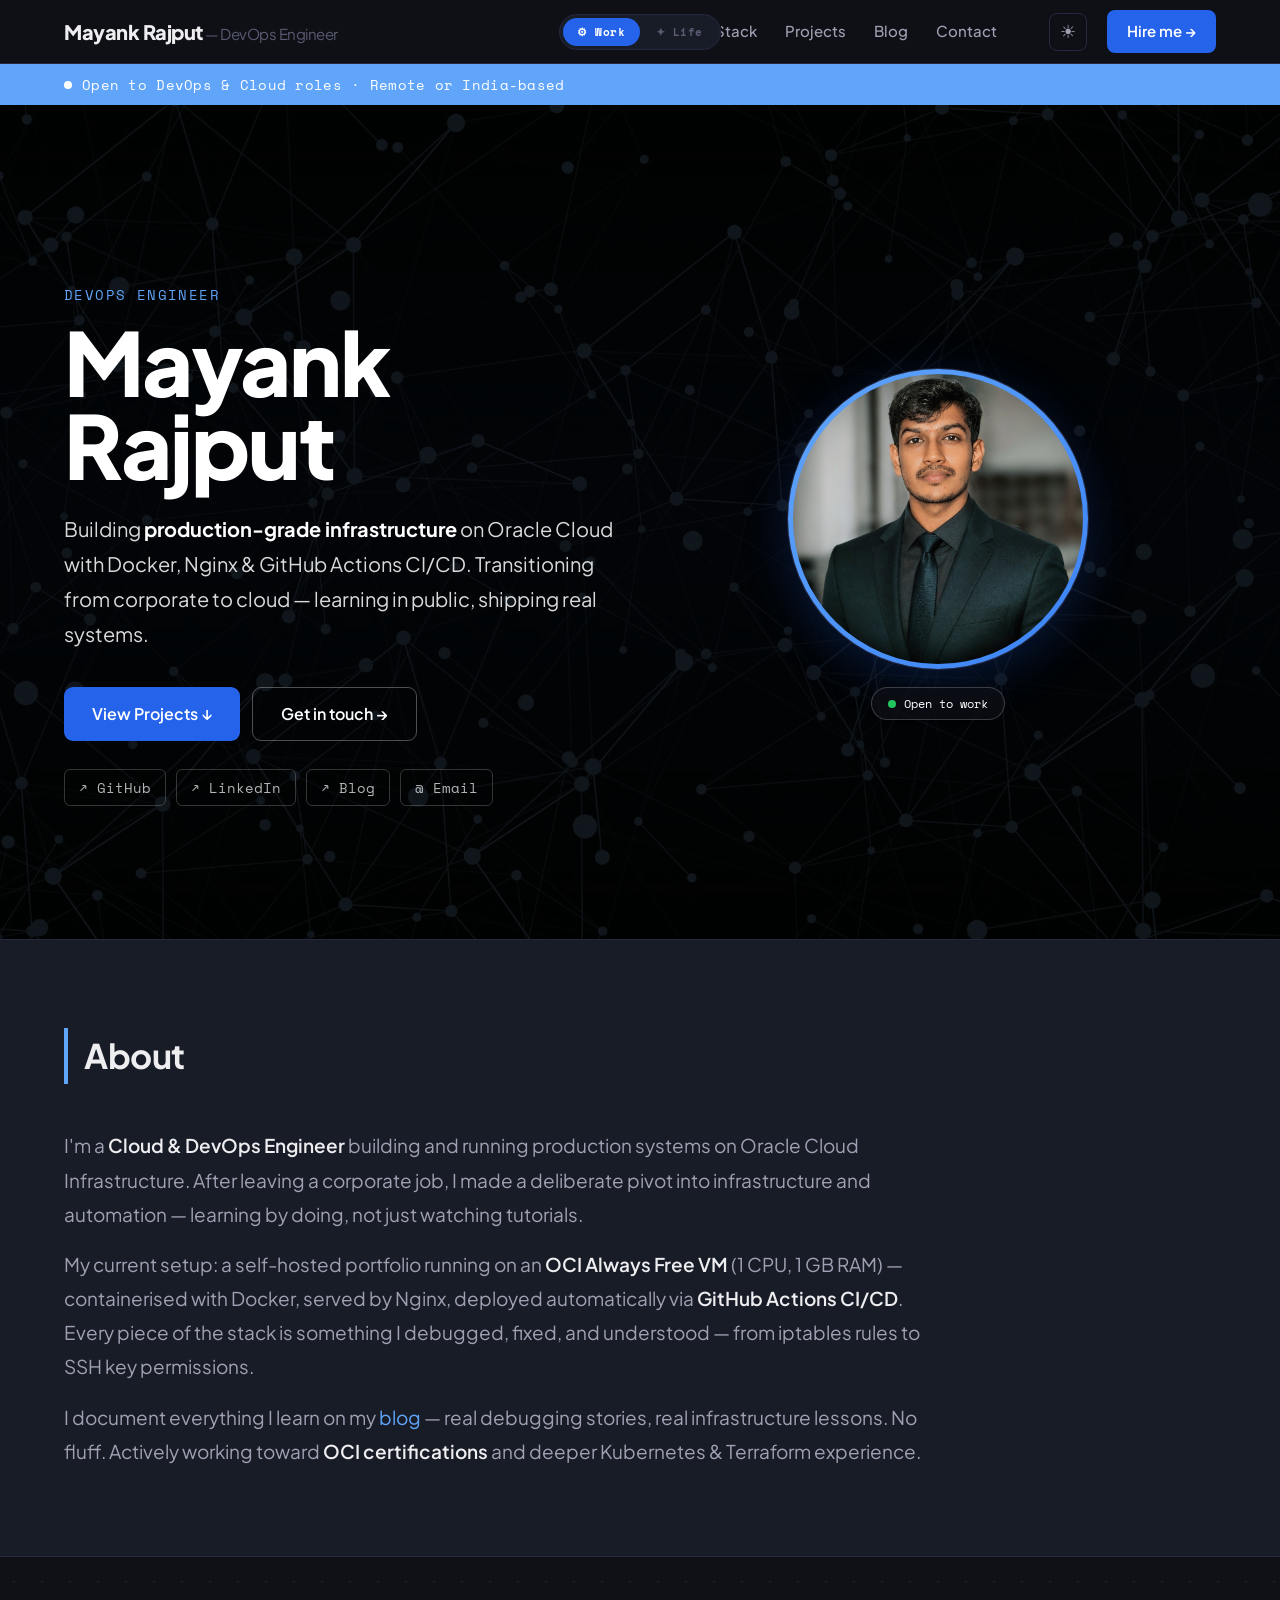
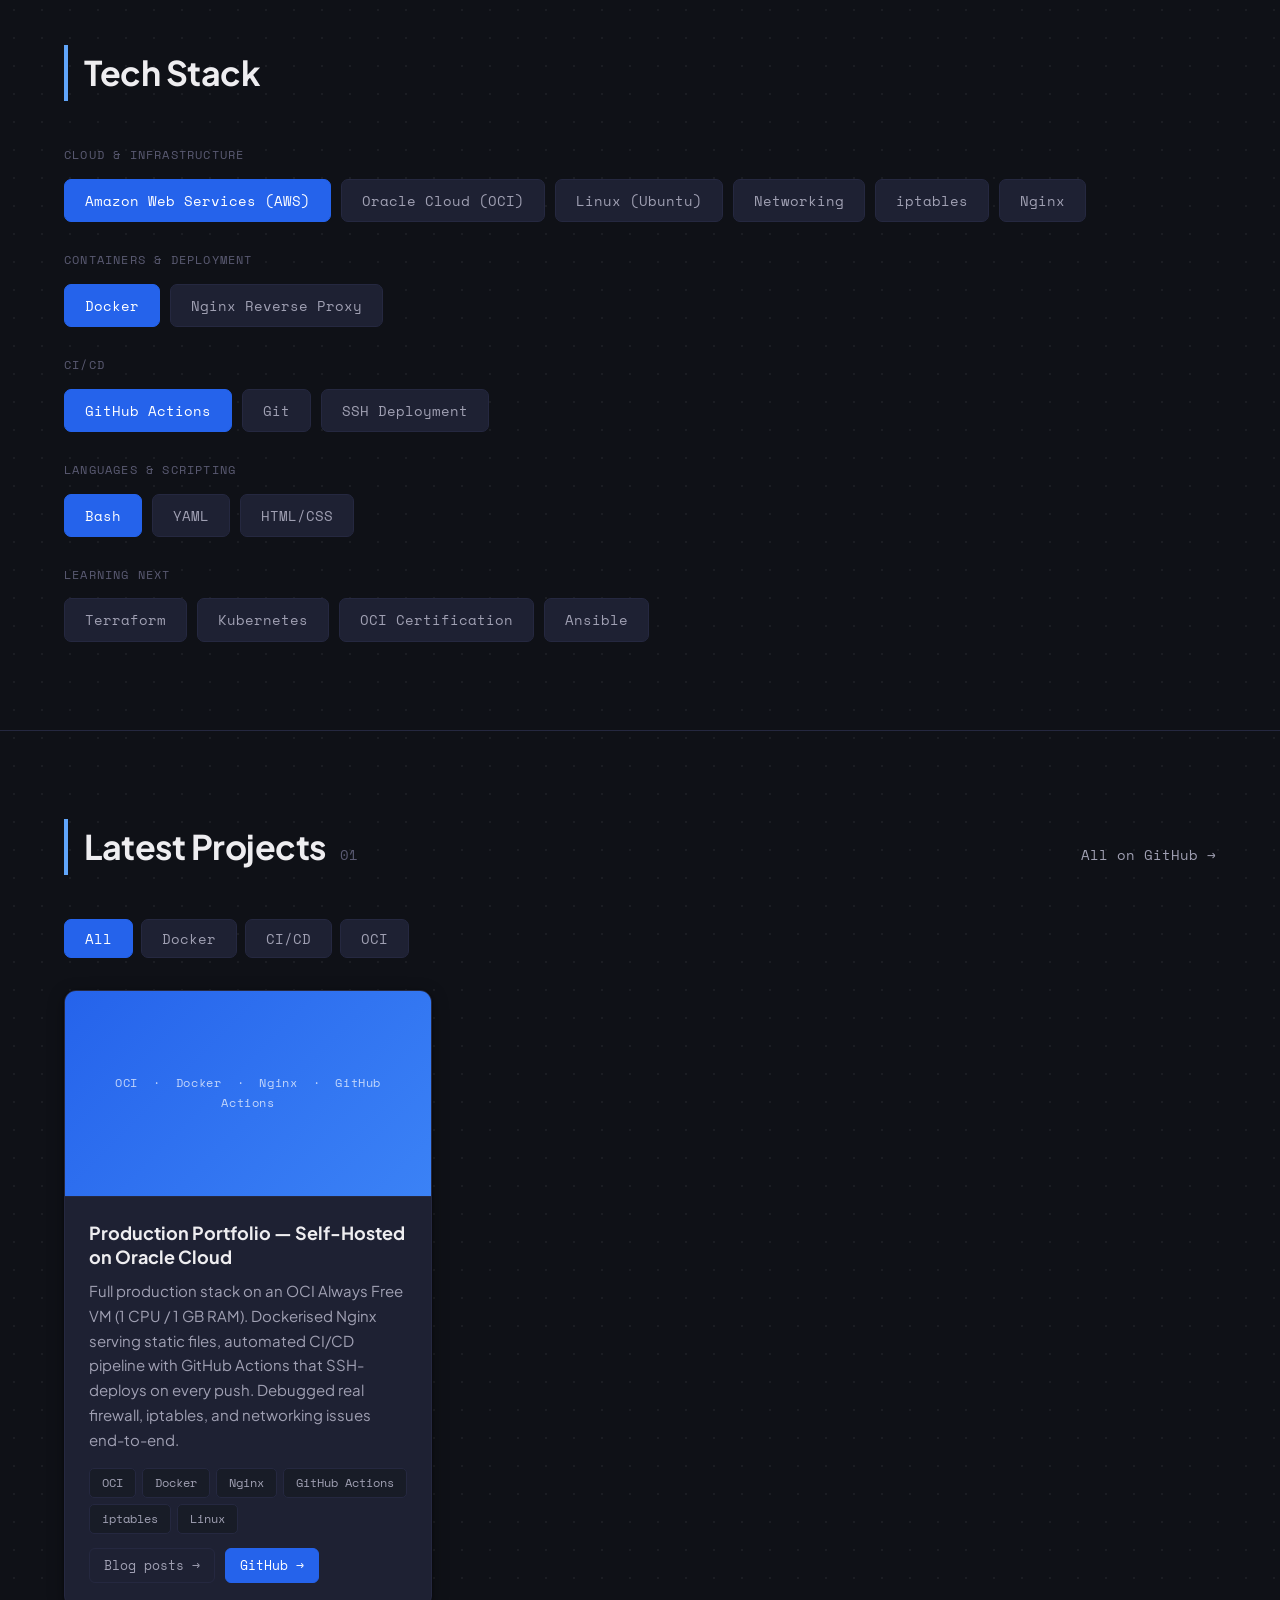
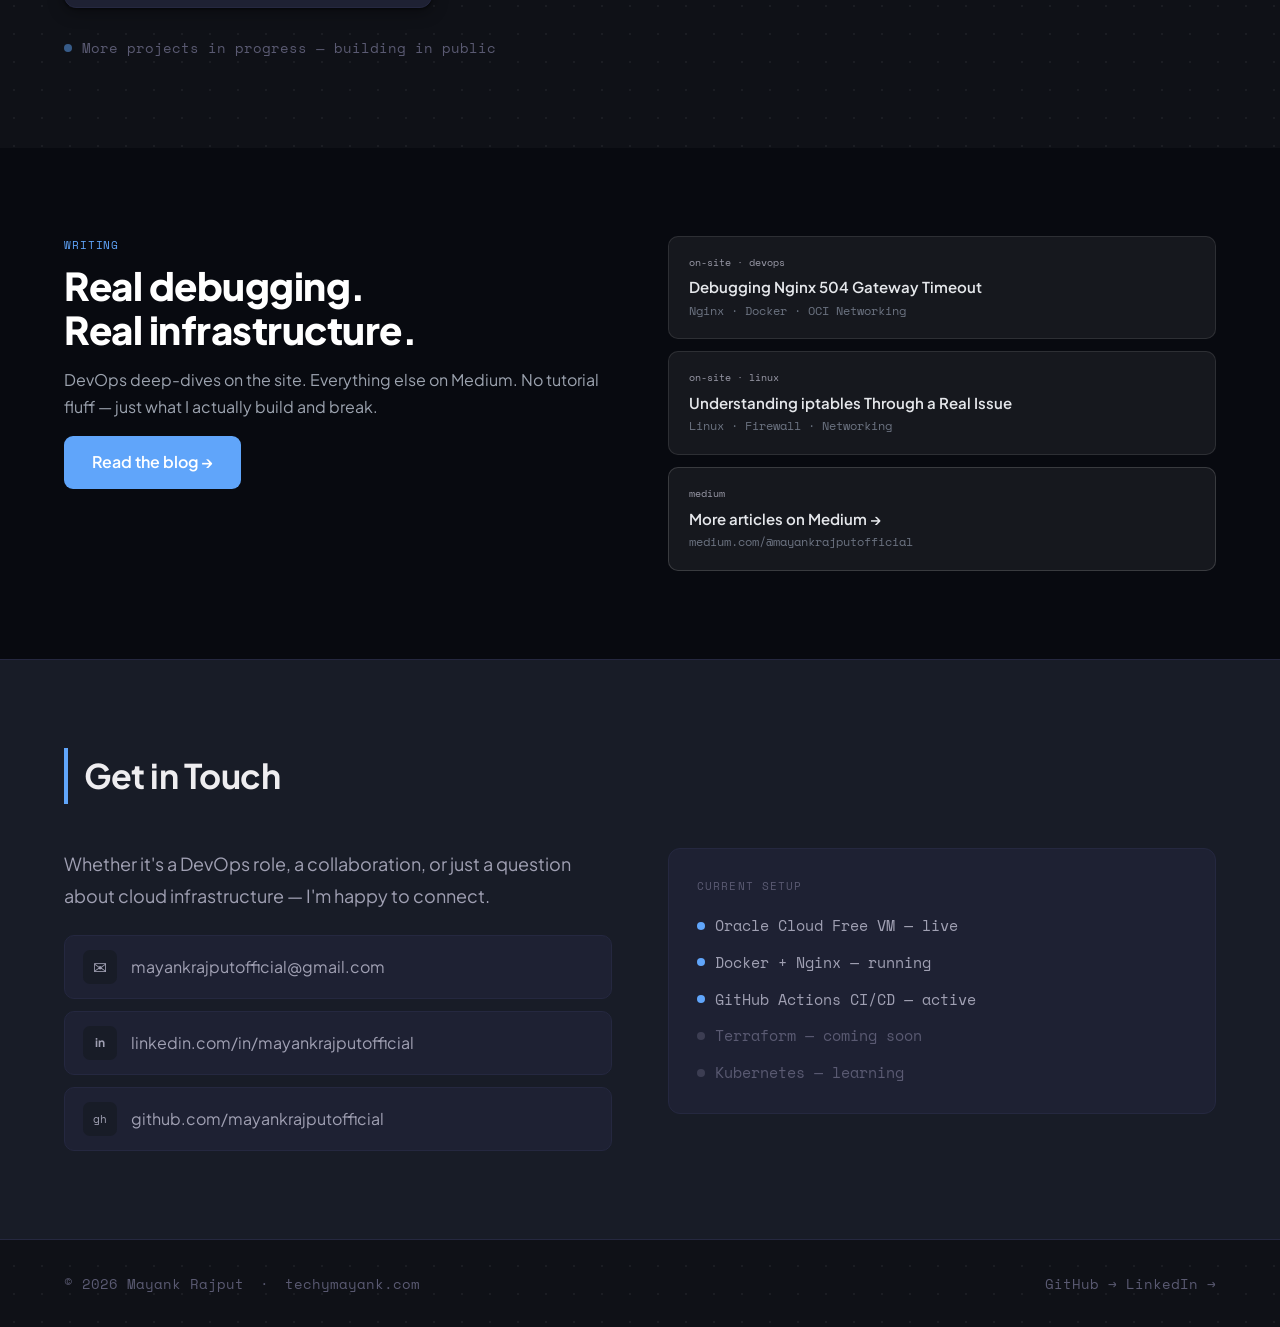
==== index.html @ 805350d4 "Animations Addition v4" ====
<!DOCTYPE html>
<html lang="en" data-theme="dark" data-mode="work">
<head>
  <meta charset="utf-8" />
  <meta name="viewport" content="width=device-width, initial-scale=1.0" />
  <meta name="description" content="Mayank Rajput — Cloud & DevOps Engineer and curious human. Building systems, chasing sunsets, lifting weights." />
  <meta name="author" content="Mayank Rajput" />
  <title>Mayank Rajput</title>
  <link rel="preconnect" href="https://fonts.googleapis.com" />
  <link rel="preconnect" href="https://fonts.gstatic.com" crossorigin />
  <link href="https://fonts.googleapis.com/css2?family=Plus+Jakarta+Sans:wght@300;400;500;600;700;800&family=Space+Mono:wght@400;700&display=swap" rel="stylesheet" />
  <link rel="stylesheet" href="styles.css" />
</head>
<body>

<a href="#main-content" class="skip-link">Skip to content</a>

<!-- ── Nav ── -->
<nav aria-label="Main navigation">
  <div class="nav-left">
    <a href="#intro" class="nav-logo" id="nav-logo">Mayank Rajput<span id="nav-logo-sub"> — DevOps Engineer</span></a>
  </div>

  <div class="mode-pill" id="mode-pill" role="group" aria-label="Switch site mode">
    <button class="mode-btn mode-work active" id="mode-work-btn" aria-pressed="true">⚙ Work</button>
    <button class="mode-btn mode-life" id="mode-life-btn" aria-pressed="false">✦ Life</button>
  </div>

  <div class="nav-right">
    <div class="nav-links-wrapper">
      <div class="nav-links nav-links-work" id="nav-links-work">
        <a href="#about">About</a>
        <a href="#stack">Stack</a>
        <a href="#projects">Projects</a>
        <a href="#blog">Blog</a>
        <a href="#contact">Contact</a>
      </div>
      <div class="nav-links nav-links-life" id="nav-links-life">
        <a href="#life-about">About</a>
        <a href="#life-hobbies">Interests</a>
        <a href="#life-stories">Stories</a>
        <a href="#life-blog">Writing</a>
        <a href="#life-connect">Connect</a>
      </div>
    </div>
    <button class="theme-toggle" id="theme-toggle" aria-label="Toggle dark mode">☀</button>
    <div class="nav-cta-wrapper">
      <a href="#contact" class="nav-cta nav-cta-work" id="nav-cta-work">Hire me &rarr;</a>
      <a href="#life-connect" class="nav-cta nav-cta-life" id="nav-cta-life">Find me &rarr;</a>
    </div>
    <button class="nav-hamburger" id="nav-hamburger" aria-label="Open menu" aria-expanded="false" aria-controls="nav-mobile-menu">
      <span></span><span></span><span></span>
    </button>
  </div>
</nav>

<!-- Mobile nav -->
<div class="nav-mobile-menu" id="nav-mobile-menu" aria-hidden="true">
  <div id="mobile-work-links">
    <a href="#about">About</a>
    <a href="#stack">Stack</a>
    <a href="#projects">Projects</a>
    <a href="#blog">Blog</a>
    <a href="#contact">Contact</a>
    <a href="#contact" class="mobile-cta">Hire me &rarr;</a>
  </div>
  <div id="mobile-life-links">
    <a href="#life-about">About</a>
    <a href="#life-hobbies">Interests</a>
    <a href="#life-stories">Stories</a>
    <a href="#life-blog">Writing</a>
    <a href="#life-connect">Connect</a>
    <a href="#life-connect" class="mobile-cta" style="background:var(--life-accent);color:#000;">Find me &rarr;</a>
  </div>
</div>

<!-- ══════════════════════════════════════════════════
     WORK MODE
     ══════════════════════════════════════════════════ -->
<div id="work-mode">

  <div class="ofw-strip" role="banner">
    <div class="ofw-dot"></div>
    Open to DevOps &amp; Cloud roles &middot; Remote or India-based
  </div>

  <section id="intro" class="hero-section hero-section-work" style="border-top:none; padding-bottom:56px;">
    <div class="section-inner" id="main-content">
      <div class="hero">
        <div class="hero-content">
          <div class="hero-eyebrow">DevOps Engineer</div>
          <h1 class="hero-name">Mayank<br>Rajput</h1>
          <p class="hero-desc">
            Building <strong>production-grade infrastructure</strong> on Oracle Cloud with Docker, Nginx &amp; GitHub Actions CI/CD.
            Transitioning from corporate to cloud — learning in public, shipping real systems.
          </p>
          <div class="hero-actions">
            <a href="#projects" class="btn-primary">View Projects &darr;</a>
            <a href="#contact" class="btn-secondary">Get in touch &rarr;</a>
          </div>
          <div class="hero-socials">
            <a href="https://github.com/mayankrajputofficial" target="_blank" rel="noopener noreferrer" class="social-chip">&#8599; GitHub</a>
            <a href="https://linkedin.com/in/mayankrajputofficial" target="_blank" rel="noopener noreferrer" class="social-chip">&#8599; LinkedIn</a>
            <a href="/blog.html" class="social-chip">&#8599; Blog</a>
            <a href="mailto:mayankrajputofficial@gmail.com" class="social-chip">@ Email</a>
          </div>
        </div>
        <div class="hero-photo-wrap">
          <div class="hero-photo-ring">
            <img src="/images/mayank.jpg" alt="Mayank Rajput" class="hero-photo" />
          </div>
          <div class="hero-photo-tag"><span class="hero-photo-dot"></span>Open to work</div>
        </div>
      </div>
    </div>
  </section>

  <section id="about">
    <div class="section-inner">
      <div class="section-header"><h2 class="section-title">About</h2></div>
      <p class="about-text">I'm a <strong>Cloud &amp; DevOps Engineer</strong> building and running production systems on Oracle Cloud Infrastructure. After leaving a corporate job, I made a deliberate pivot into infrastructure and automation — learning by doing, not just watching tutorials.</p>
      <p class="about-text" style="margin-top:16px;">My current setup: a self-hosted portfolio running on an <strong>OCI Always Free VM</strong> (1 CPU, 1 GB RAM) — containerised with Docker, served by Nginx, deployed automatically via <strong>GitHub Actions CI/CD</strong>. Every piece of the stack is something I debugged, fixed, and understood — from iptables rules to SSH key permissions.</p>
      <p class="about-text" style="margin-top:16px;">I document everything I learn on my <a href="/blog.html" style="color:var(--accent);text-decoration:none;">blog</a> — real debugging stories, real infrastructure lessons. No fluff. Actively working toward <strong>OCI certifications</strong> and deeper Kubernetes &amp; Terraform experience.</p>
    </div>
  </section>

  <section id="stack">
    <div class="section-inner">
      <div class="section-header"><h2 class="section-title">Tech Stack</h2></div>
      <div class="stack-groups">
        <div>
          <div class="stack-group-label">Cloud &amp; Infrastructure</div>
          <div class="tag-cloud">
            <span class="tech-tag primary">Amazon Web Services (AWS)</span>
            <span class="tech-tag">Oracle Cloud (OCI)</span>
            <span class="tech-tag">Linux (Ubuntu)</span>
            <span class="tech-tag">Networking</span>
            <span class="tech-tag">iptables</span>
            <span class="tech-tag">Nginx</span>
          </div>
        </div>
        <div>
          <div class="stack-group-label">Containers &amp; Deployment</div>
          <div class="tag-cloud">
            <span class="tech-tag primary">Docker</span>
            <span class="tech-tag">Nginx Reverse Proxy</span>
          </div>
        </div>
        <div>
          <div class="stack-group-label">CI/CD</div>
          <div class="tag-cloud">
            <span class="tech-tag primary">GitHub Actions</span>
            <span class="tech-tag">Git</span>
            <span class="tech-tag">SSH Deployment</span>
          </div>
        </div>
        <div>
          <div class="stack-group-label">Languages &amp; Scripting</div>
          <div class="tag-cloud">
            <span class="tech-tag primary">Bash</span>
            <span class="tech-tag">YAML</span>
            <span class="tech-tag">HTML/CSS</span>
          </div>
        </div>
        <div>
          <div class="stack-group-label">Learning Next</div>
          <div class="tag-cloud">
            <span class="tech-tag">Terraform</span>
            <span class="tech-tag">Kubernetes</span>
            <span class="tech-tag">OCI Certification</span>
            <span class="tech-tag">Ansible</span>
          </div>
        </div>
      </div>
    </div>
  </section>

  <section id="projects">
    <div class="section-inner">
      <div class="section-header">
        <h2 class="section-title">Latest Projects</h2>
        <span class="section-count">01</span>
        <a href="https://github.com/mayankrajputofficial" target="_blank" rel="noopener noreferrer" class="section-action">All on GitHub &rarr;</a>
      </div>
      <div class="filter-row" role="group" aria-label="Filter projects">
        <button class="filter-btn active" data-filter="all">All</button>
        <button class="filter-btn" data-filter="docker">Docker</button>
        <button class="filter-btn" data-filter="cicd">CI/CD</button>
        <button class="filter-btn" data-filter="oci">OCI</button>
      </div>
      <div class="projects-grid" id="projects-grid">
        <div class="project-card" data-tags="docker cicd oci">
          <div class="project-cover project-cover--placeholder">
            <div class="project-cover-inner">
              <span class="cover-label">OCI &nbsp;·&nbsp; Docker &nbsp;·&nbsp; Nginx &nbsp;·&nbsp; GitHub Actions</span>
            </div>
          </div>
          <div class="project-body">
            <div class="project-title">Production Portfolio — Self-Hosted on Oracle Cloud</div>
            <div class="project-desc">Full production stack on an OCI Always Free VM (1 CPU / 1 GB RAM). Dockerised Nginx serving static files, automated CI/CD pipeline with GitHub Actions that SSH-deploys on every push. Debugged real firewall, iptables, and networking issues end-to-end.</div>
            <div class="project-tags">
              <span class="proj-tag">OCI</span><span class="proj-tag">Docker</span><span class="proj-tag">Nginx</span><span class="proj-tag">GitHub Actions</span><span class="proj-tag">iptables</span><span class="proj-tag">Linux</span>
            </div>
            <div class="project-links">
              <a href="/blog.html" class="proj-link">Blog posts &rarr;</a>
              <a href="https://github.com/mayankrajputofficial/portfoliowebsite" target="_blank" rel="noopener noreferrer" class="proj-link primary">GitHub &rarr;</a>
            </div>
          </div>
        </div>
      </div>
      <div class="coming-soon"><span class="coming-soon-dot"></span>More projects in progress — building in public</div>
    </div>
  </section>

  <section id="blog" class="blog-cta-section">
    <div class="blog-cta-inner">
      <div style="flex:1;min-width:220px;">
        <div class="blog-eyebrow">Writing</div>
        <h2 class="blog-heading">Real debugging.<br>Real infrastructure.</h2>
        <p class="blog-sub">DevOps deep-dives on the site. Everything else on Medium. No tutorial fluff — just what I actually build and break.</p>
        <a href="/blog.html" class="btn-primary" style="background:var(--accent);margin-top:8px;display:inline-flex;">Read the blog &rarr;</a>
      </div>
      <div class="blog-cards">
        <a href="/posts/nginx-debug.html" class="blog-card">
          <div class="blog-card-label">on-site · devops</div>
          <div class="blog-card-title">Debugging Nginx 504 Gateway Timeout</div>
          <div class="blog-card-meta">Nginx &middot; Docker &middot; OCI Networking</div>
        </a>
        <a href="/posts/iptables-lesson.html" class="blog-card">
          <div class="blog-card-label">on-site · linux</div>
          <div class="blog-card-title">Understanding iptables Through a Real Issue</div>
          <div class="blog-card-meta">Linux &middot; Firewall &middot; Networking</div>
        </a>
        <a href="https://medium.com/@mayankrajputofficial" target="_blank" rel="noopener noreferrer" class="blog-card" style="border-color:rgba(255,255,255,0.15);">
          <div class="blog-card-label">medium</div>
          <div class="blog-card-title">More articles on Medium &rarr;</div>
          <div class="blog-card-meta">medium.com/@mayankrajputofficial</div>
        </a>
      </div>
    </div>
  </section>

  <section id="contact">
    <div class="section-inner">
      <div class="section-header"><h2 class="section-title">Get in Touch</h2></div>
      <div class="contact-layout">
        <div>
          <p class="contact-desc">Whether it's a DevOps role, a collaboration, or just a question about cloud infrastructure — I'm happy to connect.</p>
          <div class="contact-links">
            <a href="mailto:mayankrajputofficial@gmail.com" class="contact-link">
              <div class="contact-link-icon">&#9993;</div>mayankrajputofficial@gmail.com
            </a>
            <a href="https://linkedin.com/in/mayankrajputofficial" target="_blank" rel="noopener noreferrer" class="contact-link">
              <div class="contact-link-icon" style="font-size:12px;font-weight:700;">in</div>linkedin.com/in/mayankrajputofficial
            </a>
            <a href="https://github.com/mayankrajputofficial" target="_blank" rel="noopener noreferrer" class="contact-link">
              <div class="contact-link-icon" style="font-family:var(--mono);font-size:11px;">gh</div>github.com/mayankrajputofficial
            </a>
          </div>
        </div>
        <div class="contact-note">
          <div class="contact-note-label">Current Setup</div>
          <div class="contact-note-stack">
            <div class="stack-line"><span class="stack-dot"></span>Oracle Cloud Free VM — live</div>
            <div class="stack-line"><span class="stack-dot"></span>Docker + Nginx — running</div>
            <div class="stack-line"><span class="stack-dot"></span>GitHub Actions CI/CD — active</div>
            <div class="stack-line stack-line--dim"><span class="stack-dot stack-dot--dim"></span>Terraform — coming soon</div>
            <div class="stack-line stack-line--dim"><span class="stack-dot stack-dot--dim"></span>Kubernetes — learning</div>
          </div>
        </div>
      </div>
    </div>
  </section>

</div><!-- /work-mode -->


<!-- ══════════════════════════════════════════════════
     LIFE MODE
     ══════════════════════════════════════════════════ -->
<div id="life-mode" style="display:none">

  <!-- Life tagline strip -->
  <div class="ofw-strip life-strip" role="banner">
    <div class="ofw-dot life-ofw-dot"></div>
    Fitness &middot; Travel &middot; Photography &middot; Bikes &middot; Tech &middot; Life
  </div>

  <!-- Life hero -->
  <section id="life-intro" class="hero-section hero-section-life" style="border-top:none; padding-bottom:56px;">
    <div class="section-inner">
      <div class="hero">
        <div class="hero-content">
          <div class="hero-eyebrow life-eyebrow">Living, learning, wandering</div>
          <h1 class="hero-name life-name">Mayank<br>Rajput</h1>
          <p class="hero-desc">
            Fitness enthusiast. Traveller. <strong>Photographer</strong>. Bike &amp; car obsessive.
            Tech geek in every sense of the word. Documenting life as it happens.
          </p>
          <div class="hero-actions">
            <a href="#life-stories" class="btn-primary life-btn-primary">Read Stories &darr;</a>
            <a href="#life-connect" class="btn-secondary">Find me online &rarr;</a>
          </div>
          <div class="hero-socials">
            <a href="https://www.instagram.com/itsmayankrj/" target="_blank" rel="noopener noreferrer" class="social-chip life-chip">&#8599; @itsmayankrj</a>
            <a href="https://www.instagram.com/rextorclicks/" target="_blank" rel="noopener noreferrer" class="social-chip life-chip">&#8599; @rextorclicks</a>
            <a href="https://www.instagram.com/rextorlifts/" target="_blank" rel="noopener noreferrer" class="social-chip life-chip">&#8599; @rextorlifts</a>
            <a href="https://www.instagram.com/rextortravels/" target="_blank" rel="noopener noreferrer" class="social-chip life-chip">&#8599; @rextortravels</a>
          </div>
        </div>
        <div class="hero-photo-wrap">
          <div class="hero-photo-ring life-ring">
            <img src="/images/mayank-personal.jpg" alt="Mayank Rajput" class="hero-photo" />
          </div>
          <div class="hero-photo-tag life-tag">
            <span class="hero-photo-dot life-dot"></span>Living &amp; exploring
          </div>
        </div>
      </div>
    </div>
  </section>

  <!-- Life about -->
  <section id="life-about" class="life-section-alt">
    <div class="section-inner">
      <div class="section-header"><h2 class="section-title life-title">Who I Am</h2></div>
      <p class="about-text">Outside the terminal, I'm someone who believes the best way to understand the world is to move through it. I ride bikes on empty highways at sunrise, lift weights before the city wakes up, and chase light with a camera in places most people don't think to stop.</p>
      <p class="about-text" style="margin-top:16px;">I'm as obsessive about gadgets and new technology as I am about cloud infrastructure — probably more so. If there's a new phone, a new car, a new piece of kit that does something interesting, I want to understand how it works and whether it's actually good or just marketed well.</p>
      <p class="about-text" style="margin-top:16px;">Everything on this page — the photos, the stories, the writing — is real. No aesthetic curation. Just what actually happened.</p>
    </div>
  </section>

  <!-- Hobbies / Interests -->
  <section id="life-hobbies">
    <div class="section-inner">
      <div class="section-header"><h2 class="section-title life-title">Interests</h2></div>
      <div class="hobbies-grid">
        <div class="hobby-card">
          <div class="hobby-icon">🏋️</div>
          <div class="hobby-name">Fitness</div>
          <div class="hobby-desc">5 AM lifts. Consistency over intensity. Two years of showing up.</div>
          <a href="https://www.instagram.com/rextorlifts/" target="_blank" rel="noopener noreferrer" class="hobby-link">@rextorlifts &rarr;</a>
        </div>
        <div class="hobby-card">
          <div class="hobby-icon">✈️</div>
          <div class="hobby-name">Travel</div>
          <div class="hobby-desc">No itinerary. Book the ticket, figure out the rest on arrival.</div>
          <a href="https://www.instagram.com/rextortravels/" target="_blank" rel="noopener noreferrer" class="hobby-link">@rextortravels &rarr;</a>
        </div>
        <div class="hobby-card">
          <div class="hobby-icon">📷</div>
          <div class="hobby-name">Photography</div>
          <div class="hobby-desc">Street. Landscape. Whatever the light allows. Always film-inspired.</div>
          <a href="https://www.instagram.com/rextorclicks/" target="_blank" rel="noopener noreferrer" class="hobby-link">@rextorclicks &rarr;</a>
        </div>
        <div class="hobby-card">
          <div class="hobby-icon">🏍️</div>
          <div class="hobby-name">Bikes &amp; Cars</div>
          <div class="hobby-desc">Obsessive about machines. The engineering, the sound, the feel.</div>
          <a href="https://www.instagram.com/itsmayankrj/" target="_blank" rel="noopener noreferrer" class="hobby-link">@itsmayankrj &rarr;</a>
        </div>
        <div class="hobby-card">
          <div class="hobby-icon">📱</div>
          <div class="hobby-name">Tech &amp; Gadgets</div>
          <div class="hobby-desc">Every new device is a puzzle. I want to understand what's actually good.</div>
          <a href="https://www.instagram.com/itsmayankrj/" target="_blank" rel="noopener noreferrer" class="hobby-link">@itsmayankrj &rarr;</a>
        </div>
        <div class="hobby-card">
          <div class="hobby-icon">🎮</div>
          <div class="hobby-name">Gaming</div>
          <div class="hobby-desc">Serious about it. Not ashamed of it.</div>
          <a href="https://www.instagram.com/rextorplays/" target="_blank" rel="noopener noreferrer" class="hobby-link">@rextorplays &rarr;</a>
        </div>
      </div>
    </div>
  </section>

  <!-- Photo Stories Grid -->
  <section id="life-stories" class="life-section-alt">
    <div class="section-inner">
      <div class="section-header">
        <h2 class="section-title life-title">Stories</h2>
        <span class="section-count" id="story-count">04</span>
      </div>
      <p class="about-text" style="margin-bottom:32px;">Every photo has a story. Click any one to read it.</p>
      <div class="stories-grid" id="stories-grid">
        <!-- Rendered by JS from stories.json -->
        <div class="stories-loading">
          <div class="feed-loading-dot" style="background:var(--life-accent)"></div>
          Loading stories…
        </div>
      </div>
    </div>
  </section>

  <!-- Life blog — personal Medium posts -->
  <section id="life-blog">
    <div class="section-inner">
      <div class="section-header">
        <h2 class="section-title life-title">Writing</h2>
        <a href="https://medium.com/@mayankrajputofficial" target="_blank" rel="noopener noreferrer" class="section-action">Follow on Medium &rarr;</a>
      </div>
      <div id="life-medium-feed">
        <div class="feed-loading">
          <div class="feed-loading-dot" style="background:var(--life-accent)"></div>
          Loading from Medium…
        </div>
      </div>
    </div>
  </section>

  <!-- Connect -->
  <section id="life-connect" class="life-section-alt">
    <div class="section-inner">
      <div class="section-header"><h2 class="section-title life-title">Find Me</h2></div>
      <div class="life-connect-grid">
        <a href="https://www.instagram.com/itsmayankrj/" target="_blank" rel="noopener noreferrer" class="life-connect-card">
          <div class="lcc-handle">@itsmayankrj</div>
          <div class="lcc-desc">Main account — everything</div>
          <div class="lcc-arrow">&rarr;</div>
        </a>
        <a href="https://www.instagram.com/rextorclicks/" target="_blank" rel="noopener noreferrer" class="life-connect-card">
          <div class="lcc-handle">@rextorclicks</div>
          <div class="lcc-desc">Photography</div>
          <div class="lcc-arrow">&rarr;</div>
        </a>
        <a href="https://www.instagram.com/rextorlifts/" target="_blank" rel="noopener noreferrer" class="life-connect-card">
          <div class="lcc-handle">@rextorlifts</div>
          <div class="lcc-desc">Fitness</div>
          <div class="lcc-arrow">&rarr;</div>
        </a>
        <a href="https://www.instagram.com/rextortravels/" target="_blank" rel="noopener noreferrer" class="life-connect-card">
          <div class="lcc-handle">@rextortravels</div>
          <div class="lcc-desc">Travel</div>
          <div class="lcc-arrow">&rarr;</div>
        </a>
        <a href="https://www.instagram.com/rextorplays/" target="_blank" rel="noopener noreferrer" class="life-connect-card">
          <div class="lcc-handle">@rextorplays</div>
          <div class="lcc-desc">Gaming</div>
          <div class="lcc-arrow">&rarr;</div>
        </a>
        <a href="https://medium.com/@mayankrajputofficial" target="_blank" rel="noopener noreferrer" class="life-connect-card">
          <div class="lcc-handle">Medium</div>
          <div class="lcc-desc">Long-form writing</div>
          <div class="lcc-arrow">&rarr;</div>
        </a>
      </div>
    </div>
  </section>

</div><!-- /life-mode -->


<!-- ── Story lightbox ── -->
<div id="story-overlay" class="story-overlay" aria-modal="true" role="dialog" aria-hidden="true">
  <div class="story-overlay-bg" id="story-overlay-bg"></div>
  <article class="story-article" id="story-article">
    <button class="story-close" id="story-close" aria-label="Close story">&times;</button>
    <div id="story-content"></div>
  </article>
</div>


<!-- ── Shared footer ── -->
<footer id="site-footer">
  <span>&copy; <span id="currentYear"></span> Mayank Rajput</span>
  <span>&middot;</span>
  <a href="https://techymayank.com">techymayank.com</a>
  <div class="footer-divider"></div>
  <span id="footer-work-links">
    <a href="https://github.com/mayankrajputofficial" target="_blank" rel="noopener noreferrer">GitHub &rarr;</a>
    <a href="https://linkedin.com/in/mayankrajputofficial" target="_blank" rel="noopener noreferrer">LinkedIn &rarr;</a>
  </span>
  <span id="footer-life-links" style="display:none">
    <a href="https://www.instagram.com/itsmayankrj/" target="_blank" rel="noopener noreferrer">Instagram &rarr;</a>
    <a href="https://medium.com/@mayankrajputofficial" target="_blank" rel="noopener noreferrer">Medium &rarr;</a>
  </span>
</footer>

<button type="button" id="goTopBtn" title="Back to top" aria-label="Scroll to top">&#8679;</button>

<script>
/* ══════════════════════════════════════════════════
   INIT — year, theme
   ══════════════════════════════════════════════════ */
document.getElementById('currentYear').textContent = new Date().getFullYear();

(function() {
  var saved = localStorage.getItem('theme') || 'dark';
  document.documentElement.setAttribute('data-theme', saved);
})();

document.addEventListener('DOMContentLoaded', function() {

  /* ── Theme toggle ── */
  var themeBtn = document.getElementById('theme-toggle');
  function updateThemeIcon() {
    themeBtn.textContent = document.documentElement.getAttribute('data-theme') === 'dark' ? '☀' : '☾';
  }
  updateThemeIcon();
  themeBtn.addEventListener('click', function() {
    var next = document.documentElement.getAttribute('data-theme') === 'dark' ? 'light' : 'dark';
    document.documentElement.setAttribute('data-theme', next);
    localStorage.setItem('theme', next);
    updateThemeIcon();
  });

  /* ══════════════════════════════════════════════════
     MODE TOGGLE — Work ↔ Life
     ══════════════════════════════════════════════════ */
  var workBtn  = document.getElementById('mode-work-btn');
  var lifeBtn  = document.getElementById('mode-life-btn');
  var workDiv  = document.getElementById('work-mode');
  var lifeDiv  = document.getElementById('life-mode');
  var navSub   = document.getElementById('nav-logo-sub');
  var navL     = document.getElementById('nav-links-life'); /* kept for ref */
  var mobileW  = document.getElementById('mobile-work-links');
  var mobileL  = document.getElementById('mobile-life-links');
  var footerW  = document.getElementById('footer-work-links');
  var footerL  = document.getElementById('footer-life-links');

  function setMode(mode, animate) {
    var isLife = mode === 'life';
    var prev   = document.documentElement.getAttribute('data-mode');
    if (animate && prev === mode) return;

    document.documentElement.setAttribute('data-mode', mode);
    localStorage.setItem('siteMode', mode);

    /* ── Slide animation ── */
    if (animate) {
      var outEl = isLife ? workDiv : lifeDiv;
      var inEl  = isLife ? lifeDiv : workDiv;
      outEl.style.display = 'block';
      inEl.style.display  = 'block';
      outEl.classList.remove('mode-entering');
      inEl.classList.remove('mode-entering');
      void outEl.offsetWidth; // force reflow
      outEl.classList.add(isLife ? 'mode-exiting' : 'mode-exiting');
      inEl.classList.add('mode-entering');
      setTimeout(function() {
        outEl.style.display = 'none';
        outEl.classList.remove('mode-exiting');
      }, 420);
    } else {
      workDiv.style.display = isLife ? 'none' : 'block';
      lifeDiv.style.display = isLife ? 'block' : 'none';
    }

    /* Mobile links — show correct set */
    mobileW.style.display = isLife ? 'none' : 'block';
    mobileL.style.display = isLife ? 'block' : 'none';

    navSub.textContent = isLife ? ' — Mayank\'s World' : ' — DevOps Engineer';
    footerW.style.display = isLife ? 'none' : '';
    footerL.style.display = isLife ? '' : 'none';

    workBtn.classList.toggle('active', !isLife);
    lifeBtn.classList.toggle('active', isLife);
    workBtn.setAttribute('aria-pressed', String(!isLife));
    lifeBtn.setAttribute('aria-pressed', String(isLife));

    if (animate) window.scrollTo({top: 0, behavior: 'smooth'});

    if (isLife) { loadStories(); loadLifeMedium(); }
  }

  /* Restore saved mode */
  var savedMode = localStorage.getItem('siteMode') || 'work';
  setMode(savedMode, false);

  workBtn.addEventListener('click', function() { setMode('work', true); });
  lifeBtn.addEventListener('click', function() { setMode('life', true); });

  /* ── Hamburger ── */
  var hamburger = document.getElementById('nav-hamburger');
  var mobileMenu = document.getElementById('nav-mobile-menu');
  function closeMenu() {
    hamburger.classList.remove('open'); mobileMenu.classList.remove('open');
    hamburger.setAttribute('aria-expanded','false');
  }
  hamburger.addEventListener('click', function() {
    var open = mobileMenu.classList.contains('open');
    if (open) { closeMenu(); } else {
      hamburger.classList.add('open');
      mobileMenu.classList.add('open');
      hamburger.setAttribute('aria-expanded','true');
    }
  });
  /* Close menu on any link click inside */
  mobileMenu.addEventListener('click', function(e) {
    if (e.target.tagName === 'A') closeMenu();
  });
  document.addEventListener('keydown', function(e) { if (e.key === 'Escape') { closeMenu(); closeStory(); } });

  /* ── Back to top ── */
  var topBtn = document.getElementById('goTopBtn');
  window.addEventListener('scroll', function() { topBtn.classList.toggle('visible', window.scrollY > 400); });
  topBtn.addEventListener('click', function() { window.scrollTo({top:0, behavior:'smooth'}); });

  /* ── Project filter ── */
  document.querySelectorAll('.filter-btn').forEach(function(btn) {
    btn.addEventListener('click', function() {
      document.querySelectorAll('.filter-btn').forEach(function(b) { b.classList.remove('active'); });
      btn.classList.add('active');
      var filter = btn.dataset.filter;
      document.querySelectorAll('.project-card').forEach(function(card) {
        card.classList.toggle('hidden', filter !== 'all' && !(card.dataset.tags||'').includes(filter));
      });
    });
  });

  /* ── Scroll reveal ── */
  var revealEls = document.querySelectorAll('.project-card, .about-text, .blog-card, .contact-link, .hobby-card');
  var io = new IntersectionObserver(function(entries) {
    entries.forEach(function(e) {
      if (e.isIntersecting) { e.target.classList.add('revealed'); io.unobserve(e.target); }
    });
  }, { threshold: 0.08 });
  revealEls.forEach(function(el) { el.classList.add('reveal'); io.observe(el); });

  /* ══════════════════════════════════════════════════
     STORIES — load from stories.json
     ══════════════════════════════════════════════════ */
  var storiesLoaded = false;

  function loadStories() {
    if (storiesLoaded) return;
    fetch('/stories.json?v=' + Date.now())
      .then(function(r) { return r.json(); })
      .then(function(stories) {
        storiesLoaded = true;
        var grid = document.getElementById('stories-grid');
        var countEl = document.getElementById('story-count');
        if (countEl) countEl.textContent = String(stories.length).padStart(2,'0');
        if (!stories.length) { grid.innerHTML = '<p style="color:var(--fg3);font-family:var(--mono);font-size:13px;">No stories yet — coming soon.</p>'; return; }

        grid.innerHTML = stories.map(function(s, i) {
          var bg = s.image
            ? 'style="background-image:url(' + s.image + ');background-size:cover;background-position:center"'
            : 'style="background:' + (s.placeholder_color || '#111') + '"';
          return '<button class="story-card reveal" data-index="' + i + '" aria-label="Read story: ' + escHtml(s.title) + '" ' + bg + '>'
            + '<div class="story-card-overlay">'
            + '<div class="story-card-cat">' + escHtml(s.category || '') + '</div>'
            + '<div class="story-card-title">' + escHtml(s.title) + '</div>'
            + '<div class="story-card-caption">' + escHtml(s.caption) + '</div>'
            + '</div></button>';
        }).join('');

        /* Reveal animation */
        grid.querySelectorAll('.story-card').forEach(function(el) { io.observe(el); });

        /* Click handlers */
        grid.querySelectorAll('.story-card').forEach(function(btn) {
          btn.addEventListener('click', function() { openStory(stories[parseInt(btn.dataset.index)]); });
        });

        /* Store for lightbox nav */
        window._stories = stories;
      })
      .catch(function() {
        document.getElementById('stories-grid').innerHTML = '<p style="color:var(--fg3);font-family:var(--mono);font-size:13px;">Could not load stories.</p>';
      });
  }

  /* ── Story lightbox ── */
  var overlay = document.getElementById('story-overlay');
  var overlayBg = document.getElementById('story-overlay-bg');
  var storyContent = document.getElementById('story-content');

  function openStory(s) {
    var html = '<div class="story-hero" style="background-image:url(' + (s.image || '') + ');background-color:' + (s.placeholder_color || '#111') + '"></div>'
      + '<div class="story-body">'
      + '<div class="story-meta"><span>' + escHtml(s.location || '') + '</span><span>' + escHtml(s.date || '') + '</span></div>'
      + '<h1 class="story-title">' + escHtml(s.title) + '</h1>';

    (s.story || []).forEach(function(block) {
      if (block.type === 'text') {
        html += '<p class="story-para">' + escHtml(block.content) + '</p>';
      } else if (block.type === 'pullquote') {
        html += '<blockquote class="story-pullquote">' + escHtml(block.content) + '</blockquote>';
      }
    });

    html += '<div class="story-links">';
    if (s.instagram_url) {
      html += '<a href="' + escHtml(s.instagram_url) + '" target="_blank" rel="noopener noreferrer" class="story-ext-link story-insta">&#8599; View on Instagram</a>';
    }
    if (s.medium_url) {
      html += '<a href="' + escHtml(s.medium_url) + '" target="_blank" rel="noopener noreferrer" class="story-ext-link story-medium">&#8599; Read on Medium</a>';
    }
    html += '</div></div>';

    storyContent.innerHTML = html;
    overlay.setAttribute('aria-hidden', 'false');
    overlay.classList.add('open');
    document.body.style.overflow = 'hidden';
    document.getElementById('story-close').focus();
  }

  function closeStory() {
    overlay.setAttribute('aria-hidden', 'true');
    overlay.classList.remove('open');
    document.body.style.overflow = '';
  }

  document.getElementById('story-close').addEventListener('click', closeStory);
  overlayBg.addEventListener('click', closeStory);

  /* ══════════════════════════════════════════════════
     LIFE MEDIUM FEED — personal posts only
     ══════════════════════════════════════════════════ */
  var lifeMediumLoaded = false;

  function loadLifeMedium() {
    if (lifeMediumLoaded) return;
    lifeMediumLoaded = true;
    var container = document.getElementById('life-medium-feed');

    fetch('/medium-personal.json?v=' + Date.now())
      .then(function(r) { return r.json(); })
      .then(function(data) {
        if (!data.posts || data.posts.length === 0) {
          container.innerHTML = '<div class="feed-empty-box"><div class="feed-empty-icon">✍️</div><div class="feed-empty-body"><h3>No personal posts yet</h3><p>Personal writing tagged "Personal" on Medium will appear here.</p><a href="https://medium.com/@mayankrajputofficial" target="_blank" rel="noopener noreferrer">Follow on Medium &rarr;</a></div></div>';
          return;
        }
        var html = '<div class="post-list">';
        data.posts.forEach(function(post) {
          html += '<a href="' + escHtml(post.url) + '" target="_blank" rel="noopener noreferrer" class="post-item">'
            + '<div class="post-date">' + escHtml(post.date) + '</div>'
            + '<div class="post-title-wrap"><div class="post-title">' + escHtml(post.title) + '</div>'
            + (post.excerpt ? '<div class="post-excerpt">' + escHtml(post.excerpt) + '</div>' : '')
            + '</div><div class="post-arrow">&rarr;</div></a>';
        });
        html += '</div>';
        container.innerHTML = html;
      })
      .catch(function() {
        container.innerHTML = '<p style="font-family:var(--mono);font-size:13px;color:var(--fg3);">Could not load posts. <a href="https://medium.com/@mayankrajputofficial" style="color:var(--life-accent)" target="_blank">Read on Medium &rarr;</a></p>';
      });
  }

  function escHtml(s) {
    return String(s || '').replace(/&/g,'&amp;').replace(/</g,'&lt;').replace(/>/g,'&gt;').replace(/"/g,'&quot;');
  }

}); // DOMContentLoaded
</script>

</body>
</html>
---- styles.css ----
/* ═══════════════════════════════════════════════════
   techymayank.com — Portfolio Stylesheet
   ═══════════════════════════════════════════════════ */

*, *::before, *::after { box-sizing: border-box; margin: 0; padding: 0; }

:root {
  --bg:          #f4f1ec;
  --bg2:         #ece8e1;
  --fg:          #111318;
  --fg2:         #5a5a65;
  --fg3:         #9a9aa8;
  --accent:      #2563eb;
  --accent2:     #1d4ed8;
  --border:      #e2ddd8;
  --white:       #ffffff;
  --btn-bg:      #111318;
  --btn-text:    #ffffff;
  --card-shadow: 0 2px 6px rgba(0,0,0,.10), 0 8px 24px rgba(0,0,0,.08);
  --sans: 'Plus Jakarta Sans', system-ui, sans-serif;
  --mono: 'Space Mono', monospace;
}

[data-theme="dark"] {
  --bg:          #0f1117;
  --bg2:         #181c27;
  --fg:          #eeedf0;
  --fg2:         #a0a0b3;
  --fg3:         #5a5a72;
  --accent:      #60a5fa;
  --accent2:     #3b82f6;
  --border:      #252840;
  --white:       #1e2133;
  --btn-bg:      #2563eb;
  --btn-text:    #ffffff;
  --card-shadow: 0 1px 3px rgba(0,0,0,.5), 0 4px 16px rgba(0,0,0,.35);
}

[data-theme="dark"] body {
  background-image: radial-gradient(circle, rgba(255,255,255,0.05) 1px, transparent 1px);
}

[data-theme="dark"] nav {
  background: rgba(15,17,23,0.92);
}

[data-theme="dark"] .blog-cta-section {
  background: #080a10;
}

html { scroll-behavior: smooth; }

body {
  font-family: var(--sans);
  background-color: var(--bg);
  background-image: radial-gradient(circle, rgba(0,0,0,0.15) 1px, transparent 1px);
  background-size: 28px 28px;
  color: var(--fg);
  font-size: clamp(16px, 0.6vw + 14px, 19px);
  line-height: 1.65;
  -webkit-font-smoothing: antialiased;
}

/* ── Skip link ── */
.skip-link {
  position: absolute; left: -9999px; top: 6px; z-index: 999;
  background: var(--fg); color: var(--bg);
  padding: 8px 16px; border-radius: 6px;
  font-size: 14px; font-weight: 600; text-decoration: none;
}
.skip-link:focus { left: 6px; }

/* ── Nav ── */
nav {
  position: sticky; top: 0; z-index: 100;
  background: rgba(244,241,236,0.88);
  backdrop-filter: blur(12px);
  -webkit-backdrop-filter: blur(12px);
  border-bottom: 1px solid var(--border);
  padding: 0 clamp(16px, 5vw, 64px);
  display: flex; align-items: center; gap: 0;
  height: 64px;
}

.nav-logo {
  font-weight: 800; font-size: 20px; letter-spacing: -0.5px;
  margin-right: auto; color: var(--fg); text-decoration: none;
}
.nav-logo span { color: var(--fg3); font-weight: 400; font-size: 15px; }

.nav-links { display: flex; gap: 4px; align-items: center; margin-right: 16px; }
.nav-links a {
  font-size: 15px; font-weight: 500; color: var(--fg2);
  text-decoration: none; padding: 7px 14px; border-radius: 6px;
  transition: color 0.15s, background 0.15s;
}
.nav-links a:hover { color: var(--fg); background: var(--bg2); }

.theme-toggle {
  width: 38px; height: 38px; border-radius: 8px;
  border: 1.5px solid var(--border);
  background: transparent; color: var(--fg2);
  cursor: pointer; display: flex; align-items: center; justify-content: center;
  font-size: 18px; margin-right: 12px;
  transition: border-color 0.15s, color 0.15s, background 0.15s;
  flex-shrink: 0;
}
.theme-toggle:hover { border-color: var(--fg3); background: var(--bg2); color: var(--fg); }

.nav-cta {
  font-size: 15px; font-weight: 600;
  background: var(--btn-bg); color: var(--btn-text);
  border-radius: 8px; padding: 10px 22px;
  text-decoration: none;
  transition: opacity 0.15s, transform 0.1s;
}
.nav-cta:hover { opacity: 0.85; transform: translateY(-1px); }

/* ── Open-to-work strip ── */
.ofw-strip {
  background: var(--accent);
  color: white;
  font-family: var(--mono);
  font-size: 14px;
  padding: 9px clamp(16px, 5vw, 64px);
  display: flex; align-items: center; gap: 10px;
  letter-spacing: 0.02em;
}
.ofw-dot {
  width: 8px; height: 8px; border-radius: 50%; background: white;
  animation: pulse 2s infinite; flex-shrink: 0;
}
@keyframes pulse {
  0%, 100% { opacity: 1; transform: scale(1); }
  50%       { opacity: 0.6; transform: scale(0.85); }
}

/* ── Sections ── */
section {
  padding: clamp(56px, 7vw, 88px) clamp(20px, 5vw, 64px);
  border-top: 1px solid var(--border);
}
.section-inner { max-width: 1200px; margin: 0 auto; }
.section-header {
  display: flex; align-items: baseline; gap: 14px; margin-bottom: 44px;
}
.section-title {
  font-size: clamp(24px, 2.5vw + 14px, 34px); font-weight: 700;
  letter-spacing: -0.5px;
  padding-left: 16px;
  border-left: 4px solid var(--accent);
}
.section-count { font-family: var(--mono); font-size: 14px; color: var(--fg3); }
.section-action {
  margin-left: auto; font-family: var(--mono); font-size: 14px;
  color: var(--fg2); text-decoration: none;
}
.section-action:hover { color: var(--accent); }

#about, #contact { background: var(--bg2); }

/* ── Hero ── */
/* hero padding & grid defined in hero-photo block below */
.hero-eyebrow {
  font-family: var(--mono); font-size: 14px;
  color: var(--accent); letter-spacing: 0.1em;
  text-transform: uppercase; margin-bottom: 14px;
}
.hero-name {
  font-size: clamp(52px, 7vw, 88px);
  font-weight: 800; letter-spacing: -2px; line-height: 0.95;
  margin-bottom: 24px; color: var(--fg);
}
.hero-desc {
  font-size: 20px; line-height: 1.75; color: var(--fg2);
  max-width: 560px; margin-bottom: 36px;
}
.hero-desc strong { color: var(--fg); }

.hero-actions { display: flex; gap: 12px; flex-wrap: wrap; }
.btn-primary {
  background: var(--btn-bg); color: var(--btn-text);
  font-size: 16px; font-weight: 600;
  padding: 13px 28px; border-radius: 9px;
  text-decoration: none; border: none; cursor: pointer;
  transition: opacity 0.15s, transform 0.1s;
  display: inline-flex; align-items: center; gap: 7px;
}
.btn-primary:hover { opacity: 0.85; transform: translateY(-1px); }
.btn-secondary {
  background: transparent; color: var(--fg);
  font-size: 16px; font-weight: 600;
  padding: 13px 28px; border-radius: 9px;
  text-decoration: none; border: 1.5px solid var(--border);
  transition: border-color 0.15s, background 0.15s;
  display: inline-flex; align-items: center; gap: 7px;
}
.btn-secondary:hover { border-color: var(--fg3); background: var(--bg2); }

.hero-socials { display: flex; gap: 10px; margin-top: 28px; flex-wrap: wrap; }
.social-chip {
  font-family: var(--mono); font-size: 14px;
  color: var(--fg2); text-decoration: none;
  padding: 6px 14px; border: 1.5px solid var(--border); border-radius: 6px;
  transition: border-color 0.15s, color 0.15s;
}
.social-chip:hover { border-color: var(--fg3); color: var(--fg); }

/* ── Hero layout — proper 50/50 split ── */
.hero {
  display: grid;
  grid-template-columns: 1fr 1fr;
  align-items: center;
  gap: 40px;
  padding: clamp(48px, 7vw, 96px) 0 clamp(48px, 6vw, 80px);
}
.hero-content { min-width: 0; }

/* ── Hero photo ── */
.hero-photo-wrap {
  display: flex;
  flex-direction: column;
  align-items: center;
  justify-content: center;
  gap: 18px;
}
.hero-photo-ring {
  width: clamp(220px, 26vw, 300px);
  height: clamp(220px, 26vw, 300px);
  border-radius: 50%;
  padding: 5px;
  background: linear-gradient(135deg, var(--accent) 0%, var(--accent2) 100%);
  box-shadow: 0 0 0 1px var(--border), 0 12px 48px rgba(37,99,235,0.22);
  flex-shrink: 0;
}
.hero-photo {
  width: 100%;
  height: 100%;
  border-radius: 50%;
  object-fit: cover;
  object-position: center 15%;
  display: block;
}
.hero-photo-tag {
  display: inline-flex;
  align-items: center;
  gap: 8px;
  font-family: var(--mono);
  font-size: 12px;
  color: var(--fg3);
  background: var(--white);
  border: 1.5px solid var(--border);
  border-radius: 20px;
  padding: 6px 16px;
  white-space: nowrap;
}
.hero-photo-dot {
  width: 8px; height: 8px;
  border-radius: 50%;
  background: #22c55e;
  flex-shrink: 0;
  animation: pulse 2s infinite;
}

@media (max-width: 900px) {
  .hero {
    grid-template-columns: 1fr;
    padding-top: clamp(32px, 5vw, 56px);
  }
  .hero-photo-wrap { order: -1; flex-direction: row; gap: 16px; justify-content: flex-start; }
  .hero-photo-ring { width: 72px; height: 72px; padding: 3px; }
  .hero-photo-tag  { font-size: 11px; padding: 4px 12px; }
}
/* ── About ── */
.about-text {
  font-size: clamp(16px, 0.8vw + 13px, 19px); line-height: 1.8; color: var(--fg2); max-width: 860px;
}
.about-text strong { color: var(--fg); font-weight: 600; }
.about-text a { color: var(--accent); text-decoration: none; }
.about-text a:hover { text-decoration: underline; }

/* ── Tech Stack ── */
.stack-groups { display: flex; flex-direction: column; gap: 28px; }
.stack-group-label {
  font-family: var(--mono); font-size: 12px; text-transform: uppercase;
  letter-spacing: 0.1em; color: var(--fg3); margin-bottom: 14px;
}
.tag-cloud { display: flex; flex-wrap: wrap; gap: 10px; }
.tech-tag {
  font-family: var(--mono); font-size: 14px;
  padding: 9px 20px; border-radius: 7px;
  border: 1.5px solid var(--border);
  color: var(--fg2); background: var(--white);
  transition: border-color 0.15s, color 0.15s;
  white-space: nowrap;
}
.tech-tag:hover { border-color: var(--accent); color: var(--accent); }
.tech-tag.primary {
  background: var(--btn-bg); color: var(--btn-text); border-color: var(--btn-bg);
}

/* ── Projects ── */
.filter-row { display: flex; gap: 8px; flex-wrap: wrap; margin-bottom: 32px; }
.filter-btn {
  font-family: var(--mono); font-size: 14px;
  padding: 8px 20px; border-radius: 7px;
  border: 1.5px solid var(--border);
  background: var(--white); color: var(--fg2);
  cursor: pointer; transition: all 0.15s;
}
.filter-btn:hover { border-color: var(--fg3); color: var(--fg); }
.filter-btn.active { background: var(--btn-bg); color: var(--btn-text); border-color: var(--btn-bg); }

.projects-grid {
  display: grid;
  grid-template-columns: repeat(auto-fill, minmax(min(360px, 100%), 1fr));
  gap: 24px;
}
.project-card {
  background: var(--white);
  border: 1.5px solid var(--border);
  border-radius: 12px; overflow: hidden;
  display: flex; flex-direction: column;
  box-shadow: var(--card-shadow);
  transition: border-color 0.15s, box-shadow 0.15s, transform 0.15s;
}
.project-card:hover {
  border-color: var(--accent);
  box-shadow: 0 4px 20px rgba(37,99,235,0.12);
  transform: translateY(-3px);
}
.project-card.hidden { display: none; }

.project-cover {
  width: 100%; aspect-ratio: 16/9;
  overflow: hidden; border-bottom: 1px solid var(--border); flex-shrink: 0;
}
.project-cover--placeholder {
  background: linear-gradient(135deg, var(--btn-bg) 0%, var(--accent2) 100%);
  display: flex; align-items: center; justify-content: center;
}
.project-cover-inner {
  display: flex; flex-direction: column; align-items: center; justify-content: center;
  gap: 8px; padding: 20px; text-align: center;
}
.cover-label {
  font-family: var(--mono); font-size: 12px; color: rgba(255,255,255,0.7);
  letter-spacing: 0.05em;
}

.project-body   { padding: 24px; flex: 1; display: flex; flex-direction: column; }
.project-title  { font-size: 18px; font-weight: 700; margin-bottom: 10px; line-height: 1.35; }
.project-desc   { font-size: 15px; color: var(--fg2); line-height: 1.65; flex: 1; margin-bottom: 16px; }
.project-tags   { display: flex; flex-wrap: wrap; gap: 6px; margin-bottom: 14px; }
.proj-tag {
  font-family: var(--mono); font-size: 12px;
  padding: 4px 12px; border-radius: 5px;
  background: var(--bg2); color: var(--fg2); border: 1px solid var(--border);
}
.project-links  { display: flex; gap: 10px; }
.proj-link {
  font-family: var(--mono); font-size: 13px;
  color: var(--fg2); text-decoration: none;
  padding: 6px 14px; border: 1.5px solid var(--border); border-radius: 6px;
  transition: all 0.15s;
}
.proj-link:hover { border-color: var(--accent); color: var(--accent); }
.proj-link.primary {
  background: var(--btn-bg); color: var(--btn-text); border-color: var(--btn-bg);
}
.proj-link.primary:hover { opacity: 0.85; }

.coming-soon {
  display: flex; align-items: center; gap: 10px;
  margin-top: 28px;
  font-family: var(--mono); font-size: 14px; color: var(--fg3);
}
.coming-soon-dot {
  width: 8px; height: 8px; border-radius: 50%;
  background: var(--accent); opacity: 0.5;
  animation: pulse 2s infinite;
}

/* ── Blog CTA ── */
.blog-cta-section {
  background: var(--fg); border-top: none;
  padding: clamp(56px, 7vw, 88px) clamp(20px, 5vw, 64px);
}
.blog-cta-inner {
  max-width: 1200px; margin: 0 auto;
  display: flex; align-items: flex-start; gap: 56px; flex-wrap: wrap;
}
.blog-eyebrow {
  font-family: var(--mono); font-size: 11px; color: var(--accent);
  text-transform: uppercase; letter-spacing: 0.08em; margin-bottom: 10px;
}
.blog-heading {
  font-size: clamp(28px, 3vw, 40px); font-weight: 800;
  letter-spacing: -0.5px; color: white; margin-bottom: 14px; line-height: 1.15;
}
.blog-sub {
  font-size: 16px; color: #9ca3af; line-height: 1.7; margin-bottom: 8px;
}
.blog-cards {
  flex: 1; min-width: 220px;
  display: flex; flex-direction: column; gap: 12px;
}
.blog-card {
  background: rgba(255,255,255,0.06);
  border: 1px solid rgba(255,255,255,0.1);
  border-radius: 10px; padding: 18px 20px;
  color: #e5e7eb; text-decoration: none;
  transition: border-color 0.15s, background 0.15s;
  display: block;
}
.blog-card:hover {
  background: rgba(255,255,255,0.10);
  border-color: rgba(96,165,250,0.4);
}
.blog-card-label {
  font-family: var(--mono); font-size: 10px; color: #9a9aa8; margin-bottom: 6px;
}
.blog-card-title { font-weight: 600; font-size: 15px; margin-bottom: 4px; line-height: 1.3; }
.blog-card-meta  { font-size: 12px; color: #6b7280; font-family: var(--mono); }

/* ── Contact ── */
.contact-layout {
  display: grid; grid-template-columns: 1fr 1fr; gap: 56px; align-items: start;
}
.contact-desc { font-size: 18px; color: var(--fg2); line-height: 1.75; margin-bottom: 24px; }
.contact-links { display: flex; flex-direction: column; gap: 12px; }
.contact-link {
  display: flex; align-items: center; gap: 14px;
  font-size: 16px; color: var(--fg2);
  text-decoration: none; padding: 14px 18px;
  border: 1.5px solid var(--border); border-radius: 10px;
  background: var(--white); transition: all 0.15s;
}
.contact-link:hover { border-color: var(--accent); color: var(--accent); transform: translateX(4px); }
.contact-link-icon {
  width: 34px; height: 34px; border-radius: 7px;
  background: var(--bg2); display: flex; align-items: center; justify-content: center;
  font-size: 17px; flex-shrink: 0;
}

.contact-note {
  background: var(--white); border: 1.5px solid var(--border);
  border-radius: 12px; padding: 28px;
}
.contact-note-label {
  font-family: var(--mono); font-size: 11px; text-transform: uppercase;
  letter-spacing: 0.1em; color: var(--fg3); margin-bottom: 18px;
}
.contact-note-stack { display: flex; flex-direction: column; gap: 12px; }
.stack-line {
  display: flex; align-items: center; gap: 10px;
  font-size: 15px; color: var(--fg2); font-family: var(--mono);
}
.stack-line--dim { color: var(--fg3); }
.stack-dot {
  width: 8px; height: 8px; border-radius: 50%;
  background: var(--accent); flex-shrink: 0;
  animation: pulse 2s infinite;
}
.stack-dot--dim {
  background: var(--fg3);
  animation: none;
  opacity: 0.5;
}

/* ── Footer ── */
footer {
  border-top: 1px solid var(--border);
  padding: 32px clamp(20px, 5vw, 64px);
  display: flex; align-items: center; gap: 16px;
  font-family: var(--mono); font-size: 14px; color: var(--fg3);
}
footer a { color: var(--fg3); text-decoration: none; }
footer a:hover { color: var(--accent); }
.footer-divider { flex: 1; }

/* ── Back to top ── */
#goTopBtn {
  display: none; position: fixed; bottom: 2rem; right: 2rem; z-index: 200;
  width: 48px; height: 48px; border-radius: 50%;
  background: var(--btn-bg); color: var(--btn-text);
  border: none; cursor: pointer; font-size: 20px;
  align-items: center; justify-content: center;
  box-shadow: 0 4px 16px rgba(0,0,0,.2);
  transition: opacity 0.15s, transform 0.15s;
}
#goTopBtn:hover { opacity: 0.85; transform: scale(1.08); }
#goTopBtn.visible { display: flex; }

/* ── Hamburger ── */
.nav-hamburger {
  display: none; flex-direction: column; justify-content: center; gap: 5px;
  width: 38px; height: 38px;
  background: transparent; border: 1.5px solid var(--border);
  border-radius: 8px; cursor: pointer; padding: 8px;
  flex-shrink: 0; margin-left: 8px;
}
.nav-hamburger span {
  display: block; width: 100%; height: 2px;
  background: var(--fg2); border-radius: 2px;
  transition: transform 0.2s, opacity 0.2s;
}
.nav-hamburger.open span:nth-child(1) { transform: translateY(7px) rotate(45deg); }
.nav-hamburger.open span:nth-child(2) { opacity: 0; transform: scaleX(0); }
.nav-hamburger.open span:nth-child(3) { transform: translateY(-7px) rotate(-45deg); }

/* ── Mobile nav drawer ── */
.nav-mobile-menu {
  display: none; position: sticky; top: 56px; z-index: 99;
  background: var(--bg); border-bottom: 1px solid var(--border);
  padding: 12px 16px 16px; flex-direction: column; gap: 4px;
}
[data-theme="dark"] .nav-mobile-menu { background: var(--bg2); }
.nav-mobile-menu.open { display: flex; }
.nav-mobile-menu a {
  font-size: 16px; font-weight: 500; color: var(--fg2);
  text-decoration: none; padding: 11px 14px; border-radius: 8px;
  transition: color 0.15s, background 0.15s;
}
.nav-mobile-menu a:hover { color: var(--fg); background: var(--bg2); }
.nav-mobile-menu .mobile-cta {
  margin-top: 8px; background: var(--btn-bg); color: var(--btn-text) !important;
  text-align: center; border-radius: 9px; font-weight: 600;
}

/* ── Scroll reveal ── */
.reveal {
  opacity: 0; transform: translateY(20px);
  transition: opacity 0.5s ease, transform 0.5s ease;
}
.revealed {
  opacity: 1; transform: translateY(0);
}

/* ── Blog & Post pages ── */
.page-nav {
  position: sticky; top: 0; z-index: 100;
  background: rgba(244,241,236,0.88);
  backdrop-filter: blur(12px);
  border-bottom: 1px solid var(--border);
  padding: 0 clamp(16px, 5vw, 64px);
  display: flex; align-items: center; gap: 20px;
  height: 64px;
  font-family: var(--sans);
}
[data-theme="dark"] .page-nav {
  background: rgba(15,17,23,0.92);
}
.page-nav a {
  font-size: 15px; font-weight: 500; color: var(--fg2);
  text-decoration: none; padding: 7px 14px; border-radius: 6px;
  transition: color 0.15s, background 0.15s;
}
.page-nav a:hover { color: var(--fg); background: var(--bg2); }
.page-nav a.nav-logo-small {
  font-weight: 800; font-size: 18px; color: var(--fg); margin-right: auto;
  padding: 0;
}
.page-nav a.nav-logo-small:hover { background: transparent; }

/* ── Blog listing page ── */
.blog-page-hero {
  padding: clamp(48px, 6vw, 80px) clamp(20px, 5vw, 64px) clamp(32px, 4vw, 56px);
  max-width: 1200px; margin: 0 auto;
}
.blog-page-hero h1 {
  font-size: clamp(36px, 5vw, 60px); font-weight: 800;
  letter-spacing: -1px; color: var(--fg); margin-bottom: 12px;
}
.blog-page-hero p { font-size: 18px; color: var(--fg2); }

.blog-list {
  max-width: 1200px; margin: 0 auto;
  padding: 0 clamp(20px, 5vw, 64px) clamp(56px, 7vw, 88px);
  display: flex; flex-direction: column; gap: 16px;
}
.blog-list-item {
  display: flex; align-items: flex-start; gap: 24px;
  background: var(--white); border: 1.5px solid var(--border);
  border-radius: 12px; padding: 24px 28px;
  text-decoration: none; color: inherit;
  box-shadow: var(--card-shadow);
  transition: border-color 0.15s, transform 0.15s;
}
.blog-list-item:hover { border-color: var(--accent); transform: translateX(4px); }
.blog-list-meta { flex-shrink: 0; font-family: var(--mono); font-size: 11px; color: var(--fg3); padding-top: 2px; }
.blog-list-body { flex: 1; }
.blog-list-title { font-size: 18px; font-weight: 700; margin-bottom: 6px; line-height: 1.3; }
.blog-list-desc  { font-size: 15px; color: var(--fg2); line-height: 1.65; margin-bottom: 12px; }
.blog-list-tags  { display: flex; gap: 6px; flex-wrap: wrap; }
.blog-list-tag {
  font-family: var(--mono); font-size: 11px;
  padding: 3px 10px; border-radius: 4px;
  background: var(--bg2); color: var(--fg3); border: 1px solid var(--border);
}
.blog-list-arrow { color: var(--accent); font-size: 20px; flex-shrink: 0; align-self: center; }

/* ── Post page ── */
.post-container {
  max-width: 760px; margin: 0 auto;
  padding: clamp(48px, 6vw, 80px) clamp(20px, 5vw, 64px) clamp(56px, 7vw, 88px);
}
.post-eyebrow {
  font-family: var(--mono); font-size: 12px; color: var(--accent);
  text-transform: uppercase; letter-spacing: 0.1em; margin-bottom: 16px;
}
.post-title {
  font-size: clamp(28px, 4vw, 48px); font-weight: 800;
  letter-spacing: -1px; line-height: 1.1; margin-bottom: 16px; color: var(--fg);
}
.post-meta {
  font-family: var(--mono); font-size: 13px; color: var(--fg3);
  margin-bottom: 40px; padding-bottom: 32px; border-bottom: 1px solid var(--border);
  display: flex; gap: 20px; flex-wrap: wrap;
}
.post-body { font-size: 17px; line-height: 1.8; color: var(--fg2); }
.post-body h2 {
  font-size: clamp(20px, 2.5vw, 26px); font-weight: 700;
  color: var(--fg); margin: 44px 0 16px;
  padding-left: 14px; border-left: 3px solid var(--accent);
}
.post-body h3 { font-size: 18px; font-weight: 600; color: var(--fg); margin: 28px 0 10px; }
.post-body p  { margin-bottom: 20px; }
.post-body strong { color: var(--fg); font-weight: 600; }
.post-body a  { color: var(--accent); }
.post-body pre {
  background: var(--bg2); border: 1.5px solid var(--border);
  border-radius: 8px; padding: 20px 24px; margin: 24px 0;
  overflow-x: auto; font-family: var(--mono); font-size: 14px;
  line-height: 1.6; color: var(--fg2);
}
.post-body code {
  background: var(--bg2); border: 1px solid var(--border);
  border-radius: 4px; padding: 2px 7px;
  font-family: var(--mono); font-size: 14px; color: var(--accent);
}
.post-body pre code { background: none; border: none; padding: 0; color: var(--fg2); }
.post-body ul, .post-body ol { padding-left: 24px; margin-bottom: 20px; }
.post-body li { margin-bottom: 8px; }
.post-back {
  display: inline-flex; align-items: center; gap: 8px;
  font-family: var(--mono); font-size: 14px;
  color: var(--fg2); text-decoration: none;
  padding: 8px 16px; border: 1.5px solid var(--border); border-radius: 7px;
  margin-top: 48px; transition: all 0.15s;
}
.post-back:hover { border-color: var(--accent); color: var(--accent); }

/* ── Tablet ── */
@media (max-width: 1024px) {
  .contact-layout { gap: 40px; }
}

/* ── Mobile ── */
@media (max-width: 768px) {
  nav { height: 56px; }
  .nav-links { display: none; }
  .nav-cta { display: none; }
  .nav-logo span { display: none; }
  .nav-logo { font-size: 17px; }
  .theme-toggle { width: 34px; height: 34px; font-size: 16px; margin-right: 4px; }
  .nav-hamburger { display: flex; }

  .ofw-strip { font-size: 12px; }

  .hero-name { letter-spacing: -1px; }
  .hero-desc { font-size: 17px; }

  .blog-cta-inner { flex-direction: column; gap: 32px; }
  .blog-cards { min-width: 0 !important; width: 100%; }

  .contact-layout { grid-template-columns: 1fr; gap: 32px; }

  footer { flex-direction: column; align-items: flex-start; gap: 8px; }

  .blog-list-item { flex-direction: column; gap: 12px; }
  .blog-list-arrow { display: none; }
}

/* ══════════════════════════════════════════════════
   MODE TOGGLE PILL
   ══════════════════════════════════════════════════ */
/* .mode-pill — defined in NAV grid section */
.mode-btn {
  font-family: var(--mono); font-size: 11px; font-weight: 700;
  padding: 6px 14px; border-radius: 16px; border: none;
  cursor: pointer; transition: all 0.2s; white-space: nowrap;
  letter-spacing: 0.05em; background: transparent; color: var(--fg3);
}
.mode-btn.mode-work.active { background: var(--btn-bg); color: #fff; }
.mode-btn.mode-life.active {
  background: linear-gradient(135deg, #f59e0b, #ef4444); color: #fff;
}
.mode-btn:not(.active):hover { color: var(--fg); }

@media (max-width: 768px) {
  .mode-pill { margin-right: 4px; }
  .mode-btn { padding: 5px 10px; font-size: 10px; }
}

/* ══════════════════════════════════════════════════
   LIFE MODE CSS VARIABLES
   ══════════════════════════════════════════════════ */
:root { --life-accent: #f59e0b; --life-accent2: #ef4444; }

/* Life hero overrides */
.life-eyebrow { color: var(--life-accent) !important; }
.life-name {
  background: linear-gradient(135deg, var(--life-accent), var(--life-accent2));
  -webkit-background-clip: text; -webkit-text-fill-color: transparent;
  background-clip: text;
}
.life-ring {
  background: linear-gradient(135deg, var(--life-accent), var(--life-accent2)) !important;
  box-shadow: 0 0 0 1px var(--border), 0 12px 48px rgba(245,158,11,0.2) !important;
}
.life-tag { border-color: rgba(245,158,11,0.3) !important; }
.life-dot { background: var(--life-accent) !important; }
.life-chip { border-color: rgba(245,158,11,0.2) !important; }
.life-chip:hover { border-color: var(--life-accent) !important; color: var(--life-accent) !important; }
.life-btn-primary { background: var(--life-accent) !important; color: #000 !important; font-weight: 700; }
.life-title { border-left-color: var(--life-accent) !important; }

/* Life section alternating bg */
.life-section-alt { background: var(--bg2); }

/* ── Hobbies grid ── */
.hobbies-grid {
  display: grid;
  grid-template-columns: repeat(auto-fill, minmax(200px, 1fr));
  gap: 16px;
}
.hobby-card {
  background: var(--white); border: 1.5px solid var(--border);
  border-radius: 12px; padding: 24px 20px;
  display: flex; flex-direction: column; gap: 8px;
  transition: border-color 0.15s, transform 0.15s;
}
.hobby-card:hover { border-color: var(--life-accent); transform: translateY(-3px); }
.hobby-icon { font-size: 28px; }
.hobby-name { font-size: 16px; font-weight: 700; color: var(--fg); }
.hobby-desc { font-size: 13px; color: var(--fg2); line-height: 1.6; flex: 1; }
.hobby-link {
  font-family: var(--mono); font-size: 12px; color: var(--life-accent);
  text-decoration: none; margin-top: 4px;
}
.hobby-link:hover { text-decoration: underline; }

/* ── Stories grid ── */
.stories-grid {
  display: grid;
  grid-template-columns: repeat(auto-fill, minmax(260px, 1fr));
  gap: 16px;
}
.stories-loading {
  display: flex; align-items: center; gap: 12px;
  font-family: var(--mono); font-size: 13px; color: var(--fg3); padding: 36px 0;
}
.story-card {
  aspect-ratio: 4/3; border-radius: 12px; overflow: hidden;
  position: relative; border: none; cursor: pointer;
  background: var(--bg2);
  transition: transform 0.2s, box-shadow 0.2s;
}
.story-card:hover { transform: scale(1.02); box-shadow: 0 8px 32px rgba(0,0,0,0.3); }
.story-card-overlay {
  position: absolute; inset: 0;
  background: linear-gradient(to top, rgba(0,0,0,0.85) 0%, rgba(0,0,0,0.1) 60%, transparent 100%);
  display: flex; flex-direction: column; justify-content: flex-end;
  padding: 20px; text-align: left;
}
.story-card-cat {
  font-family: var(--mono); font-size: 10px; font-weight: 700;
  text-transform: uppercase; letter-spacing: 0.12em;
  color: var(--life-accent); margin-bottom: 6px;
}
.story-card-title {
  font-size: 15px; font-weight: 700; color: #fff;
  line-height: 1.3; margin-bottom: 4px;
}
.story-card-caption { font-size: 12px; color: rgba(255,255,255,0.65); line-height: 1.4; }

/* ── Story lightbox ── */
.story-overlay {
  position: fixed; inset: 0; z-index: 1000;
  display: flex; align-items: flex-start; justify-content: center;
  opacity: 0; pointer-events: none; transition: opacity 0.25s;
  overflow-y: auto; padding: 40px 16px;
}
.story-overlay.open { opacity: 1; pointer-events: all; }
.story-overlay-bg {
  position: fixed; inset: 0; background: rgba(0,0,0,0.88); cursor: pointer;
}
.story-article {
  position: relative; z-index: 1;
  background: var(--bg); border: 1px solid var(--border);
  border-radius: 16px; overflow: hidden;
  max-width: 720px; width: 100%;
  box-shadow: 0 24px 80px rgba(0,0,0,0.5);
  transform: translateY(20px); transition: transform 0.25s;
}
.story-overlay.open .story-article { transform: translateY(0); }
.story-close {
  position: absolute; top: 16px; right: 16px; z-index: 2;
  width: 36px; height: 36px; border-radius: 50%;
  background: rgba(0,0,0,0.5); border: none; color: #fff;
  font-size: 20px; cursor: pointer; display: flex; align-items: center; justify-content: center;
  transition: background 0.15s;
}
.story-close:hover { background: rgba(0,0,0,0.8); }
.story-hero {
  width: 100%; aspect-ratio: 16/9;
  background: #111 center/cover no-repeat;
}
.story-body { padding: clamp(24px, 5vw, 48px); }
.story-meta {
  display: flex; gap: 20px; margin-bottom: 16px;
  font-family: var(--mono); font-size: 12px; color: var(--fg3);
}
.story-title {
  font-size: clamp(22px, 4vw, 36px); font-weight: 800;
  letter-spacing: -0.5px; line-height: 1.15;
  color: var(--fg); margin-bottom: 28px;
}
.story-para {
  font-size: 17px; line-height: 1.85; color: var(--fg2);
  margin-bottom: 20px;
}
.story-pullquote {
  border-left: 3px solid var(--life-accent);
  margin: 28px 0; padding: 4px 0 4px 24px;
  font-size: 19px; font-style: italic; color: var(--fg);
  font-weight: 600; line-height: 1.5;
}
.story-links {
  display: flex; gap: 12px; flex-wrap: wrap; margin-top: 36px;
  padding-top: 24px; border-top: 1px solid var(--border);
}
.story-ext-link {
  font-family: var(--mono); font-size: 13px; font-weight: 600;
  padding: 10px 20px; border-radius: 8px; text-decoration: none;
  transition: opacity 0.15s;
}
.story-ext-link:hover { opacity: 0.8; }
.story-insta {
  background: linear-gradient(135deg, #f09433, #e6683c, #dc2743, #cc2366, #bc1888);
  color: #fff;
}
.story-medium { background: var(--btn-bg); color: var(--btn-text); }

/* ── Life connect grid ── */
.life-connect-grid {
  display: grid;
  grid-template-columns: repeat(auto-fill, minmax(200px, 1fr));
  gap: 12px;
}
.life-connect-card {
  background: var(--white); border: 1.5px solid var(--border);
  border-radius: 10px; padding: 18px 20px;
  text-decoration: none; color: inherit;
  display: flex; flex-direction: column; gap: 4px;
  transition: border-color 0.15s, transform 0.15s;
}
.life-connect-card:hover { border-color: var(--life-accent); transform: translateY(-2px); }
.lcc-handle { font-family: var(--mono); font-size: 14px; font-weight: 700; color: var(--life-accent); }
.lcc-desc { font-size: 13px; color: var(--fg2); }
.lcc-arrow { font-size: 16px; color: var(--fg3); margin-top: 8px; transition: transform 0.15s; }
.life-connect-card:hover .lcc-arrow { transform: translateX(4px); }

/* ── Post excerpt (used in life blog) ── */
.post-excerpt {
  font-size: 13px; color: var(--fg3); line-height: 1.5; margin-bottom: 7px;
  display: -webkit-box; -webkit-line-clamp: 2; -webkit-box-orient: vertical; overflow: hidden;
}
.feed-empty-box {
  background: var(--white); border: 1.5px solid var(--border);
  border-radius: 12px; padding: 40px; display: flex; align-items: flex-start; gap: 20px;
}
.feed-empty-icon { font-size: 28px; flex-shrink: 0; opacity: 0.4; }
.feed-empty-body h3 { font-size: 17px; font-weight: 700; color: var(--fg); margin-bottom: 6px; }
.feed-empty-body p  { font-size: 14px; color: var(--fg2); line-height: 1.65; margin-bottom: 14px; }
.feed-empty-body a {
  font-family: var(--mono); font-size: 13px; color: var(--btn-text);
  background: var(--life-accent); padding: 8px 18px; border-radius: 7px;
  text-decoration: none; transition: opacity 0.15s; display: inline-block; color: #000; font-weight: 700;
}
.feed-loading {
  display: flex; align-items: center; gap: 12px; padding: 36px 0;
  font-family: var(--mono); font-size: 13px; color: var(--fg3);
}

/* ══════════════════════════════════════════════════
   MODE TOGGLE PILL
   ══════════════════════════════════════════════════ */
.mode-pill {
  display: flex; align-items: center;
  background: var(--bg2); border: 1.5px solid var(--border);
  border-radius: 20px; padding: 3px; gap: 2px;
  flex-shrink: 0; z-index: 2;
}
.mode-btn {
  font-family: var(--mono); font-size: 11px; font-weight: 700;
  padding: 6px 14px; border-radius: 16px; border: none;
  cursor: pointer; transition: all 0.25s; white-space: nowrap;
  letter-spacing: 0.05em; background: transparent; color: var(--fg3);
}
.mode-btn.mode-work.active { background: var(--btn-bg); color: #fff; }
.mode-btn.mode-life.active {
  background: linear-gradient(135deg, #f59e0b, #ef4444); color: #fff;
}
.mode-btn:not(.active):hover { color: var(--fg); }

/* ══════════════════════════════════════════════════
   NAV — 3-COLUMN GRID: links | TOGGLE-CENTER | right
   ══════════════════════════════════════════════════ */
nav {
  display: grid !important;
  grid-template-columns: 1fr auto 1fr;
  grid-template-areas: "left center right";
  align-items: center;
  height: 64px;
  padding: 0 clamp(16px,5vw,64px);
  gap: 0;
}

/* Logo sits inside left area, links follow it */
.nav-logo {
  flex-shrink: 0;
  margin-right: 16px;
}

/* Left group: logo + links wrapper */
.nav-left {
  grid-area: left;
  display: flex;
  align-items: center;
  min-width: 0;
}

/* Links wrapper — takes remaining right space */
.nav-links-wrapper {
  display: flex !important;
  justify-content: flex-end; /* Changed from flex-start */
  position: relative;
  height: 40px;
  overflow: hidden;
  align-items: center;
  flex: 1;
  margin-right: 16px; /* Adds breathing room before the theme toggle */
}

/* Both link sets positioned absolutely inside wrapper */
.nav-links-work,
.nav-links-life {
  position: absolute;
  right: 0; /* Anchors the links to the right */
  display: flex !important;
  gap: 4px;
  align-items: center;
  transition: transform 0.45s cubic-bezier(0.4,0,0.2,1),
              opacity 0.35s ease;
  will-change: transform, opacity;
}

/* Work mode: work links visible, life links off to right */
[data-mode="work"] .nav-links-work {
  transform: translateX(0); opacity: 1; pointer-events: all;
}
[data-mode="work"] .nav-links-life {
  transform: translateX(60px); opacity: 0; pointer-events: none;
}

/* Life mode: life links visible, work links off to left */
[data-mode="life"] .nav-links-life {
  transform: translateX(0); opacity: 1; pointer-events: all;
}
[data-mode="life"] .nav-links-work {
  transform: translateX(-60px); opacity: 0; pointer-events: none;
}

/* Nav link styles */
.nav-links-work a,
.nav-links-life a {
  font-size: 15px; font-weight: 500; color: var(--fg2);
  text-decoration: none; padding: 7px 12px; border-radius: 6px;
  transition: color 0.15s, background 0.15s;
  white-space: nowrap;
}
.nav-links-work a:hover,
.nav-links-life a:hover { color: var(--fg); background: var(--bg2); }

/* Toggle — dead centre */
.mode-pill {
  grid-area: center;
  justify-self: center;
}

/* Right group: theme + CTA + hamburger */
.nav-right {
  grid-area: right;
  display: flex; align-items: center; gap: 8px;
  justify-content: flex-end;
}

/* OFW strip — animated between modes */
.ofw-strip {
  transition: opacity 0.4s, transform 0.4s;
}
.ofw-strip.life-strip {
  background: linear-gradient(90deg, #92400e, #7f1d1d);
}

/* CTA button transitions */
.nav-cta-work,
.nav-cta-life {
  font-size: 15px; font-weight: 600;
  border-radius: 8px; padding: 9px 20px;
  text-decoration: none;
  transition: opacity 0.3s, transform 0.3s, width 0.3s;
  white-space: nowrap;
  display: inline-block;
}
.nav-cta-work { background: var(--btn-bg); color: var(--btn-text); }
.nav-cta-life { background: var(--life-accent); color: #000; font-weight: 700; }

[data-mode="work"] .nav-cta-work { opacity: 1; pointer-events: all; transform: translateY(0); }
[data-mode="work"] .nav-cta-life { opacity: 0; pointer-events: none; transform: translateY(6px); position: absolute; }
[data-mode="life"] .nav-cta-life { opacity: 1; pointer-events: all; transform: translateY(0); }
[data-mode="life"] .nav-cta-work { opacity: 0; pointer-events: none; transform: translateY(-6px); position: absolute; }

.nav-cta-wrapper {
  position: relative;
  display: flex; align-items: center;
  height: 40px;
}

/* ══════════════════════════════════════════════════
   PAGE MODE TRANSITION — slide entire sections
   ══════════════════════════════════════════════════ */
#work-mode, #life-mode {
  transition: opacity 0.45s ease, transform 0.45s cubic-bezier(0.4,0,0.2,1);
  will-change: transform, opacity;
}

/* Initial state (set by JS) */
#work-mode.mode-entering  { animation: slideInFromLeft 0.45s cubic-bezier(0.4,0,0.2,1) forwards; }
#work-mode.mode-exiting   { animation: slideOutToRight 0.4s cubic-bezier(0.4,0,0.2,1) forwards; }
#life-mode.mode-entering  { animation: slideInFromRight 0.45s cubic-bezier(0.4,0,0.2,1) forwards; }
#life-mode.mode-exiting   { animation: slideOutToLeft 0.4s cubic-bezier(0.4,0,0.2,1) forwards; }

@keyframes slideInFromLeft  { from { opacity:0; transform: translateX(-40px); } to { opacity:1; transform: translateX(0); } }
@keyframes slideInFromRight { from { opacity:0; transform: translateX(40px);  } to { opacity:1; transform: translateX(0); } }
@keyframes slideOutToLeft   { from { opacity:1; transform: translateX(0); } to { opacity:0; transform: translateX(-40px); } }
@keyframes slideOutToRight  { from { opacity:1; transform: translateX(0); } to { opacity:0; transform: translateX(40px);  } }

/* ══════════════════════════════════════════════════
   HERO BACKGROUNDS
   ══════════════════════════════════════════════════ */

/* Work mode: network/nodes background */
#intro { position: relative; overflow: hidden; }
#intro .section-inner { position: relative; z-index: 1; }
#intro::before {
  content: '';
  position: absolute; inset: 0; z-index: 0;
  background-image: url('/images/bg-network-web.jpg');
  background-size: cover;
  background-position: center;
  filter: brightness(0.12) saturate(0.7) hue-rotate(10deg);
  opacity: 0;
  animation: bgFadeIn 1.4s ease 0.1s forwards;
}

/* Life mode: Spiti bike photo as hero background */
#life-intro {
  position: relative;
  overflow: hidden;
}
#life-intro::before {
  content: '';
  position: absolute; inset: 0; z-index: 0;
  background-image: url('/images/spiti-bike-web.jpg');
  background-size: cover;
  background-position: center 40%;
  filter: brightness(0.22) saturate(0.8);
  transform: scale(1.04);
  opacity: 0;
  transition: opacity 1.2s ease, transform 8s ease;
  animation: bgFadeIn 3s ease 0.3s forwards;
}
#life-intro:hover::before { transform: scale(1.0); }
@keyframes bgFadeIn { from { opacity: 0; } to { opacity: 1; } }
#life-intro .section-inner { position: relative; z-index: 1; }

/* River valley as subtle background for life stories section */
#life-stories {
  position: relative; overflow: hidden;
}
#life-stories::before {
  content: '';
  position: absolute; inset: 0; z-index: 0;
  background-image: url('/images/spiti-river-web.jpg');
  background-size: cover;
  background-position: center;
  filter: brightness(0.12) saturate(0.6);
  opacity: 0;
  animation: bgFadeIn 3s ease 0.4s forwards;
}
#life-stories .section-inner { position: relative; z-index: 1; }

/* ══════════════════════════════════════════════════
   LIFE MODE CSS VARIABLES & OVERRIDES
   ══════════════════════════════════════════════════ */
:root { --life-accent: #f59e0b; --life-accent2: #ef4444; }

.life-eyebrow { color: var(--life-accent) !important; }
.life-name {
  background: linear-gradient(135deg, var(--life-accent), var(--life-accent2));
  -webkit-background-clip: text; -webkit-text-fill-color: transparent;
  background-clip: text;
}
.life-ring {
  background: linear-gradient(135deg, var(--life-accent), var(--life-accent2)) !important;
  box-shadow: 0 0 0 1px var(--border), 0 12px 48px rgba(245,158,11,0.25) !important;
}
.life-tag { border-color: rgba(245,158,11,0.3) !important; }
.life-dot { background: var(--life-accent) !important; }
.life-chip { border-color: rgba(245,158,11,0.2) !important; }
.life-chip:hover { border-color: var(--life-accent) !important; color: var(--life-accent) !important; }
.life-btn-primary { background: var(--life-accent) !important; color: #000 !important; font-weight: 700; }
.life-title { border-left-color: var(--life-accent) !important; }
.life-section-alt { background: var(--bg2); }

/* ── Hobbies grid ── */
.hobbies-grid {
  display: grid;
  grid-template-columns: repeat(auto-fill, minmax(200px, 1fr));
  gap: 16px;
}
.hobby-card {
  background: var(--white); border: 1.5px solid var(--border);
  border-radius: 12px; padding: 24px 20px;
  display: flex; flex-direction: column; gap: 8px;
  transition: border-color 0.15s, transform 0.15s;
}
.hobby-card:hover { border-color: var(--life-accent); transform: translateY(-3px); }
.hobby-icon { font-size: 28px; }
.hobby-name { font-size: 16px; font-weight: 700; color: var(--fg); }
.hobby-desc { font-size: 13px; color: var(--fg2); line-height: 1.6; flex: 1; }
.hobby-link {
  font-family: var(--mono); font-size: 12px; color: var(--life-accent);
  text-decoration: none; margin-top: 4px;
}
.hobby-link:hover { text-decoration: underline; }

/* ── Stories grid ── */
.stories-grid {
  display: grid;
  grid-template-columns: repeat(auto-fill, minmax(260px, 1fr));
  gap: 16px;
}
.stories-loading {
  display: flex; align-items: center; gap: 12px;
  font-family: var(--mono); font-size: 13px; color: var(--fg3); padding: 36px 0;
}
.story-card {
  aspect-ratio: 4/3; border-radius: 12px; overflow: hidden;
  position: relative; border: none; cursor: pointer;
  background: var(--bg2);
  transition: transform 0.2s, box-shadow 0.2s;
}
.story-card:hover { transform: scale(1.02); box-shadow: 0 8px 32px rgba(0,0,0,0.3); }
.story-card-overlay {
  position: absolute; inset: 0;
  background: linear-gradient(to top, rgba(0,0,0,0.88) 0%, rgba(0,0,0,0.1) 55%, transparent 100%);
  display: flex; flex-direction: column; justify-content: flex-end;
  padding: 20px; text-align: left;
}
.story-card-cat {
  font-family: var(--mono); font-size: 10px; font-weight: 700;
  text-transform: uppercase; letter-spacing: 0.12em;
  color: var(--life-accent); margin-bottom: 6px;
}
.story-card-title { font-size: 15px; font-weight: 700; color: #fff; line-height: 1.3; margin-bottom: 4px; }
.story-card-caption { font-size: 12px; color: rgba(255,255,255,0.65); line-height: 1.4; }

/* ── Story lightbox ── */
.story-overlay {
  position: fixed; inset: 0; z-index: 1000;
  display: flex; align-items: flex-start; justify-content: center;
  opacity: 0; pointer-events: none; transition: opacity 0.25s;
  overflow-y: auto; padding: 40px 16px;
}
.story-overlay.open { opacity: 1; pointer-events: all; }
.story-overlay-bg { position: fixed; inset: 0; background: rgba(0,0,0,0.88); cursor: pointer; }
.story-article {
  position: relative; z-index: 1;
  background: var(--bg); border: 1px solid var(--border);
  border-radius: 16px; overflow: hidden;
  max-width: 720px; width: 100%;
  box-shadow: 0 24px 80px rgba(0,0,0,0.5);
  transform: translateY(20px); transition: transform 0.25s;
}
.story-overlay.open .story-article { transform: translateY(0); }
.story-close {
  position: absolute; top: 16px; right: 16px; z-index: 2;
  width: 36px; height: 36px; border-radius: 50%;
  background: rgba(0,0,0,0.5); border: none; color: #fff;
  font-size: 20px; cursor: pointer; display: flex; align-items: center; justify-content: center;
  transition: background 0.15s;
}
.story-close:hover { background: rgba(0,0,0,0.8); }
.story-hero { width: 100%; aspect-ratio: 16/9; background: #111 center/cover no-repeat; }
.story-body { padding: clamp(24px,5vw,48px); }
.story-meta { display: flex; gap: 20px; margin-bottom: 16px; font-family: var(--mono); font-size: 12px; color: var(--fg3); }
.story-title { font-size: clamp(22px,4vw,36px); font-weight: 800; letter-spacing: -0.5px; line-height: 1.15; color: var(--fg); margin-bottom: 28px; }
.story-para { font-size: 17px; line-height: 1.85; color: var(--fg2); margin-bottom: 20px; }
.story-pullquote {
  border-left: 3px solid var(--life-accent); margin: 28px 0; padding: 4px 0 4px 24px;
  font-size: 19px; font-style: italic; color: var(--fg); font-weight: 600; line-height: 1.5;
}
.story-links {
  display: flex; gap: 12px; flex-wrap: wrap; margin-top: 36px;
  padding-top: 24px; border-top: 1px solid var(--border);
}
.story-ext-link {
  font-family: var(--mono); font-size: 13px; font-weight: 600;
  padding: 10px 20px; border-radius: 8px; text-decoration: none; transition: opacity 0.15s;
}
.story-ext-link:hover { opacity: 0.8; }
.story-insta { background: linear-gradient(135deg,#f09433,#e6683c,#dc2743,#cc2366,#bc1888); color:#fff; }
.story-medium { background: var(--btn-bg); color: var(--btn-text); }

/* ── Life connect ── */
.life-connect-grid {
  display: grid; grid-template-columns: repeat(auto-fill, minmax(200px,1fr)); gap: 12px;
}
.life-connect-card {
  background: var(--white); border: 1.5px solid var(--border); border-radius: 10px;
  padding: 18px 20px; text-decoration: none; color: inherit;
  display: flex; flex-direction: column; gap: 4px;
  transition: border-color 0.15s, transform 0.15s;
}
.life-connect-card:hover { border-color: var(--life-accent); transform: translateY(-2px); }
.lcc-handle { font-family: var(--mono); font-size: 14px; font-weight: 700; color: var(--life-accent); }
.lcc-desc { font-size: 13px; color: var(--fg2); }
.lcc-arrow { font-size: 16px; color: var(--fg3); margin-top: 8px; transition: transform 0.15s; }
.life-connect-card:hover .lcc-arrow { transform: translateX(4px); }

/* ── Shared feed states ── */
.post-excerpt {
  font-size: 13px; color: var(--fg3); line-height: 1.5; margin-bottom: 7px;
  display: -webkit-box; -webkit-line-clamp: 2; -webkit-box-orient: vertical; overflow: hidden;
}
.feed-empty-box {
  background: var(--white); border: 1.5px solid var(--border);
  border-radius: 12px; padding: 40px; display: flex; align-items: flex-start; gap: 20px;
}
.feed-empty-icon { font-size: 28px; flex-shrink: 0; opacity: 0.4; }
.feed-empty-body h3 { font-size: 17px; font-weight: 700; color: var(--fg); margin-bottom: 6px; }
.feed-empty-body p  { font-size: 14px; color: var(--fg2); line-height: 1.65; margin-bottom: 14px; }
.feed-empty-body a {
  font-family: var(--mono); font-size: 13px; color: #000; font-weight: 700;
  background: var(--life-accent); padding: 8px 18px; border-radius: 7px;
  text-decoration: none; transition: opacity 0.15s; display: inline-block;
}
.feed-empty-body a:hover { opacity: 0.85; }
.feed-loading {
  display: flex; align-items: center; gap: 12px; padding: 36px 0;
  font-family: var(--mono); font-size: 13px; color: var(--fg3);
}
.feed-loading-dot {
  width: 7px; height: 7px; border-radius: 50%;
  background: var(--accent); flex-shrink: 0; animation: pulse 1s infinite;
}

/* ══════════════════════════════════════════════════
   MOBILE — hamburger & responsive nav
   ══════════════════════════════════════════════════ */
@media (max-width: 860px) {

  /* Collapse to: logo | toggle-centre | hamburger */
  nav {
    grid-template-columns: 1fr auto 1fr !important;
  }
  .nav-left { min-width: 0; }
  .nav-links-wrapper { display: none !important; }
  .nav-cta-work, .nav-cta-life { display: none !important; }
  .nav-hamburger { display: flex !important; }

  /* Mobile menu — full-width dropdown */
  .nav-mobile-menu {
    position: sticky; top: 64px; z-index: 99;
    background: var(--bg);
    border-bottom: 1px solid var(--border);
    padding: 8px 16px 16px;
    flex-direction: column; gap: 2px;
    /* Animated open/close */
    max-height: 0; overflow: hidden;
    transition: max-height 0.35s cubic-bezier(0.4,0,0.2,1),
                opacity 0.3s ease, padding 0.3s;
    opacity: 0; padding-top: 0; padding-bottom: 0;
    display: flex !important; /* always flex, controlled by max-height */
  }
  .nav-mobile-menu.open {
    max-height: 400px; opacity: 1;
    padding: 8px 16px 16px;
  }
  [data-theme="dark"] .nav-mobile-menu { background: var(--bg2); }

  .nav-mobile-menu a {
    font-size: 16px; font-weight: 500; color: var(--fg2);
    text-decoration: none; padding: 11px 14px; border-radius: 8px;
    transition: color 0.15s, background 0.15s; display: block;
  }
  .nav-mobile-menu a:hover { color: var(--fg); background: var(--bg2); }
  .nav-mobile-menu .mobile-cta {
    margin-top: 8px; background: var(--btn-bg); color: var(--btn-text) !important;
    text-align: center; border-radius: 9px; font-weight: 600;
  }
  [data-mode="life"] .nav-mobile-menu .mobile-cta {
    background: var(--life-accent); color: #000 !important;
  }

  /* Show/hide correct set of mobile links */
  #mobile-work-links, #mobile-life-links { display: block; }

  /* Hero adjustments */
  .hero { grid-template-columns: 1fr; padding-top: clamp(32px,5vw,56px); }
  .hero-photo-wrap { order: -1; flex-direction: row; gap: 16px; justify-content: flex-start; }
  .hero-photo-ring { width: 72px; height: 72px; padding: 3px; }
  .hero-photo-tag { font-size: 11px; padding: 4px 12px; }
  .hero-name { letter-spacing: -1px; }
  .hero-desc { font-size: 17px; }

  /* Contact layout */
  .contact-layout { grid-template-columns: 1fr; gap: 32px; }

  /* Blog CTA */
  .blog-cta-inner { flex-direction: column; gap: 32px; }

  /* Footer */
  footer { flex-direction: column; align-items: flex-start; gap: 8px; }
}

@media (max-width: 480px) {
  .mode-btn { padding: 5px 10px; font-size: 10px; }
  .stories-grid { grid-template-columns: 1fr; }
  .hobbies-grid { grid-template-columns: 1fr 1fr; }
}

/* ══════════════════════════════════════════════════
   FIX DISAPPEARING TEXT ON DARK IMAGE BACKGROUNDS
   ══════════════════════════════════════════════════ */
/* Forces light text in Hero sections because the background images are permanently dark */
.hero-section .hero-name:not(.life-name) { color: #ffffff !important; }
.hero-section .hero-desc { color: rgba(255, 255, 255, 0.85) !important; }
.hero-section .hero-desc strong { color: #ffffff !important; }
.hero-section .btn-secondary { color: #ffffff !important; border-color: rgba(255, 255, 255, 0.3) !important; }
.hero-section .btn-secondary:hover { background: rgba(255, 255, 255, 0.1) !important; border-color: #ffffff !important; }
.hero-section .social-chip { color: rgba(255, 255, 255, 0.7) !important; border-color: rgba(255, 255, 255, 0.2) !important; }
.hero-section .social-chip:hover { color: #ffffff !important; border-color: rgba(255, 255, 255, 0.6) !important; }

/* Keep the photo tags readable */
.hero-section .hero-photo-tag {
  background: rgba(15, 17, 23, 0.7) !important;
  color: #ffffff !important;
  border-color: rgba(255, 255, 255, 0.2) !important;
}

/* Life stories section also has a permanent dark background image */
#life-stories .section-title { color: #ffffff !important; }
#life-stories .about-text { color: rgba(255, 255, 255, 0.85) !important; }
#life-stories .section-count { color: rgba(255, 255, 255, 0.6) !important; }
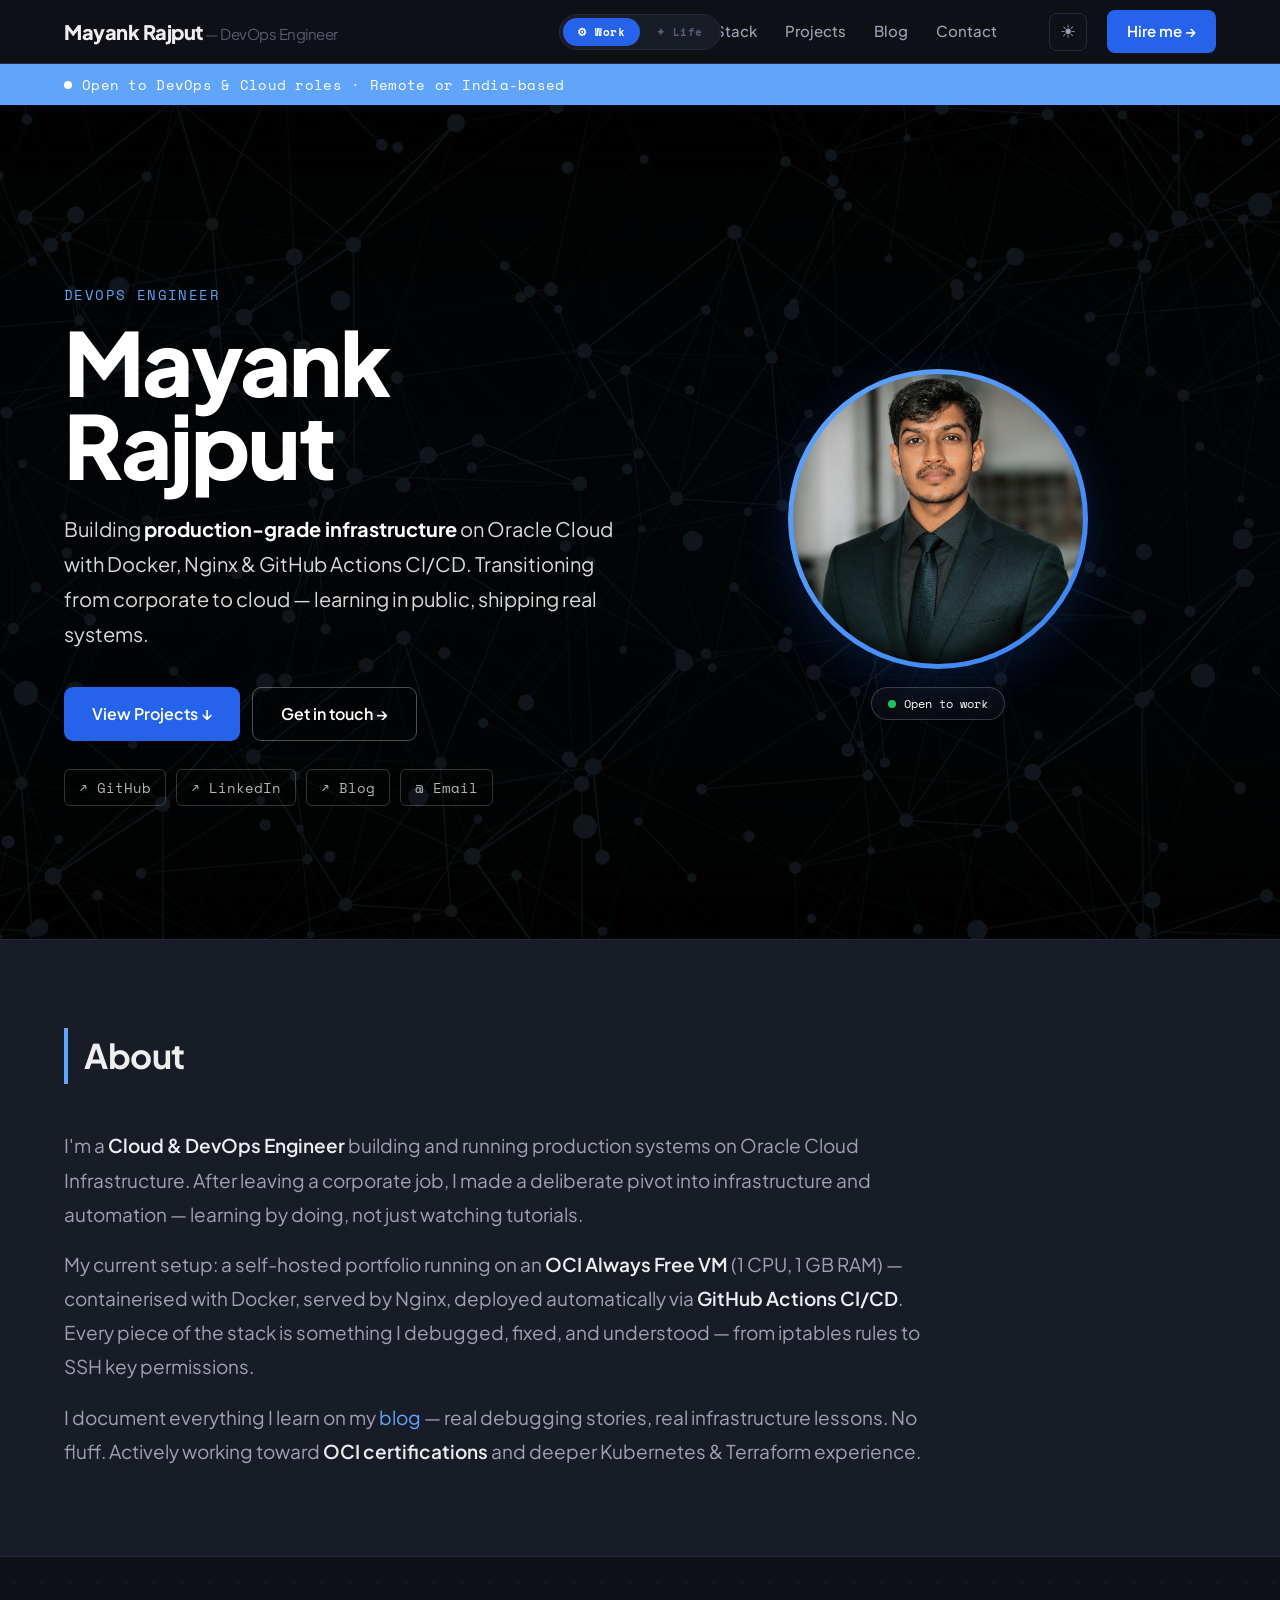
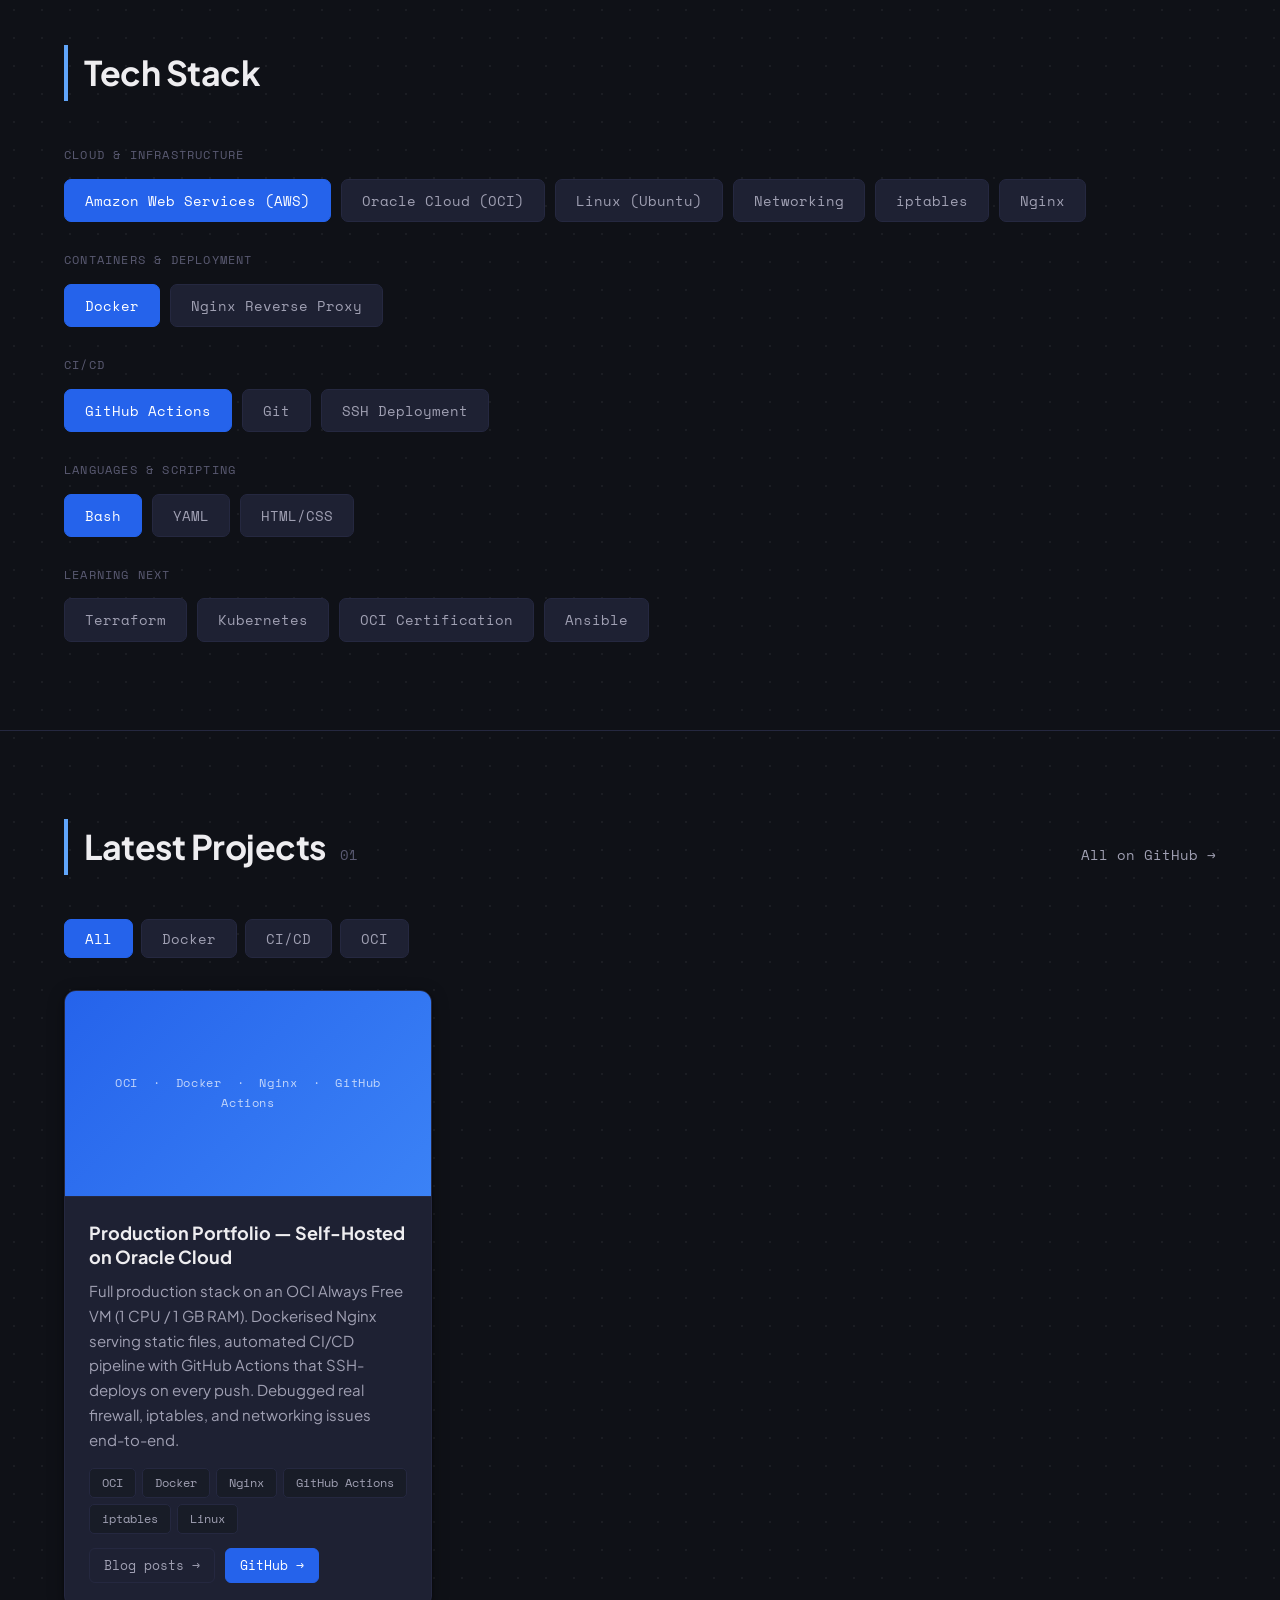
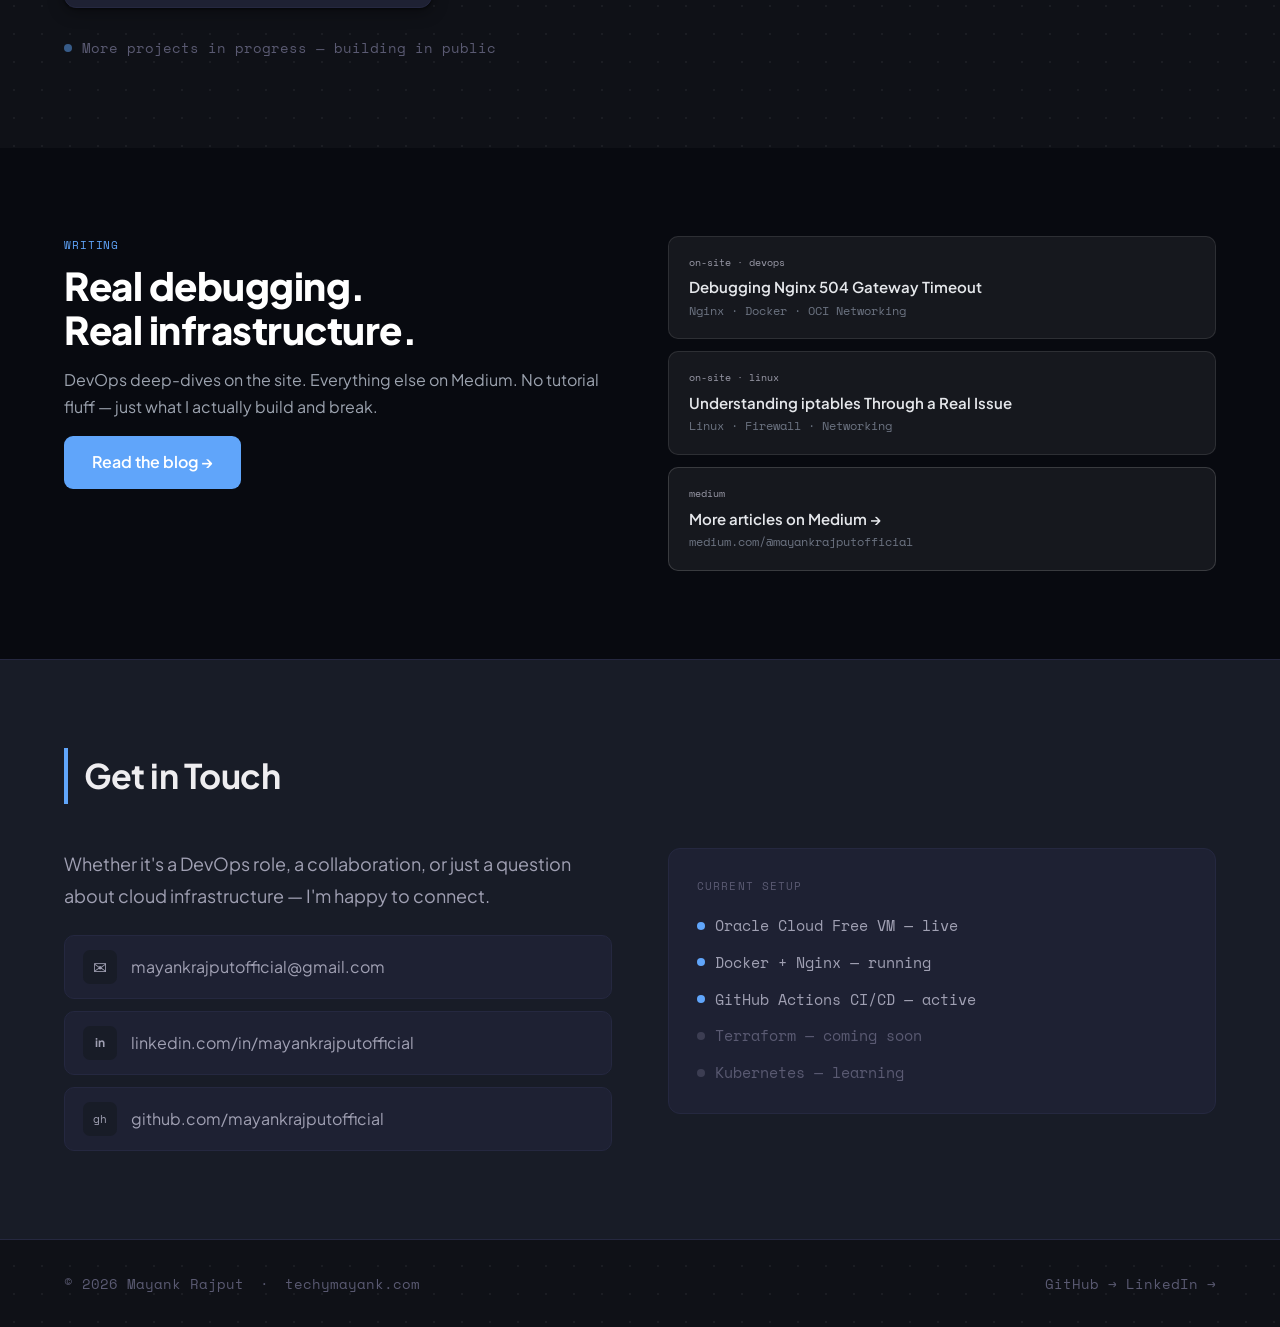
==== commit 03bd137b: "Animations v8" ====
--- a/index.html
+++ b/index.html
@@ -536,7 +536,7 @@
       outEl.classList.remove('mode-entering');
       inEl.classList.remove('mode-entering');
       void outEl.offsetWidth; // force reflow
-      outEl.classList.add(isLife ? 'mode-exiting' : 'mode-exiting');
+      outEl.classList.add('mode-exiting');
       inEl.classList.add('mode-entering');
       setTimeout(function() {
         outEl.style.display = 'none';
--- a/styles.css
+++ b/styles.css
@@ -14,7 +14,7 @@
   --accent2:     #1d4ed8;
   --border:      #e2ddd8;
   --white:       #ffffff;
-  --btn-bg:      #111318;
+  --btn-bg:      #2563eb;
   --btn-text:    #ffffff;
   --card-shadow: 0 2px 6px rgba(0,0,0,.10), 0 8px 24px rgba(0,0,0,.08);
   --sans: 'Plus Jakarta Sans', system-ui, sans-serif;
@@ -230,8 +230,10 @@
   border-radius: 50%;
   padding: 5px;
   background: linear-gradient(135deg, var(--accent) 0%, var(--accent2) 100%);
-  box-shadow: 0 0 0 1px var(--border), 0 12px 48px rgba(37,99,235,0.22);
+  /* Removed the 1px var(--border) shadow, kept the soft glow */
+  box-shadow: 0 12px 48px rgba(37,99,235,0.22);
   flex-shrink: 0;
+  transform: translateZ(0); /* Forces smooth rendering */
 }
 .hero-photo {
   width: 100%;
@@ -717,7 +719,8 @@
 }
 .life-ring {
   background: linear-gradient(135deg, var(--life-accent), var(--life-accent2)) !important;
-  box-shadow: 0 0 0 1px var(--border), 0 12px 48px rgba(245,158,11,0.2) !important;
+  /* Removed the 1px var(--border) shadow here too */
+  box-shadow: 0 12px 48px rgba(245,158,11,0.25) !important;
 }
 .life-tag { border-color: rgba(245,158,11,0.3) !important; }
 .life-dot { background: var(--life-accent) !important; }
@@ -1049,20 +1052,40 @@
 
 /* Initial state (set by JS) */
 #work-mode.mode-entering  { animation: slideInFromLeft 0.45s cubic-bezier(0.4,0,0.2,1) forwards; }
-#work-mode.mode-exiting   { animation: slideOutToRight 0.4s cubic-bezier(0.4,0,0.2,1) forwards; }
+#work-mode.mode-exiting { animation: slideOutToLeft 0.4s cubic-bezier(0.4,0,0.2,1) forwards; }
 #life-mode.mode-entering  { animation: slideInFromRight 0.45s cubic-bezier(0.4,0,0.2,1) forwards; }
-#life-mode.mode-exiting   { animation: slideOutToLeft 0.4s cubic-bezier(0.4,0,0.2,1) forwards; }
+#life-mode.mode-exiting { animation: slideOutToRight 0.4s cubic-bezier(0.4,0,0.2,1) forwards; }
 
 @keyframes slideInFromLeft  { from { opacity:0; transform: translateX(-40px); } to { opacity:1; transform: translateX(0); } }
 @keyframes slideInFromRight { from { opacity:0; transform: translateX(40px);  } to { opacity:1; transform: translateX(0); } }
 @keyframes slideOutToLeft   { from { opacity:1; transform: translateX(0); } to { opacity:0; transform: translateX(-40px); } }
 @keyframes slideOutToRight  { from { opacity:1; transform: translateX(0); } to { opacity:0; transform: translateX(40px);  } }
 
+/* Prevents the page from doubling in height during transitions */
+.mode-exiting {
+  position: absolute !important;
+  top: 64px; /* Anchors it right below your nav bar */
+  left: 0;
+  width: 100%;
+  pointer-events: none;
+  z-index: 0;
+}
+
+.mode-entering {
+  position: relative;
+  z-index: 1;
+}
+
 /* ══════════════════════════════════════════════════
    HERO BACKGROUNDS
    ══════════════════════════════════════════════════ */
 
-/* Work mode: network/nodes background */
+/* Force a dark base behind the images so the fade never looks washed out */
+#intro, #life-intro, #life-stories {
+  background-color: #0f1117; 
+}
+
+   /* Work mode: network/nodes background */
 #intro { position: relative; overflow: hidden; }
 #intro .section-inner { position: relative; z-index: 1; }
 #intro::before {
@@ -1073,7 +1096,7 @@
   background-position: center;
   filter: brightness(0.12) saturate(0.7) hue-rotate(10deg);
   opacity: 0;
-  animation: bgFadeIn 1.4s ease 0.1s forwards;
+  animation: bgFadeIn 1.5s ease 0.1s forwards;
 }
 
 /* Life mode: Spiti bike photo as hero background */
@@ -1091,7 +1114,7 @@
   transform: scale(1.04);
   opacity: 0;
   transition: opacity 1.2s ease, transform 8s ease;
-  animation: bgFadeIn 3s ease 0.3s forwards;
+  animation: bgFadeIn 1.5s ease 0.1s forwards;
 }
 #life-intro:hover::before { transform: scale(1.0); }
 @keyframes bgFadeIn { from { opacity: 0; } to { opacity: 1; } }
@@ -1109,7 +1132,7 @@
   background-position: center;
   filter: brightness(0.12) saturate(0.6);
   opacity: 0;
-  animation: bgFadeIn 3s ease 0.4s forwards;
+  animation: bgFadeIn 1.5s ease 0.1s forwards;
 }
 #life-stories .section-inner { position: relative; z-index: 1; }
 
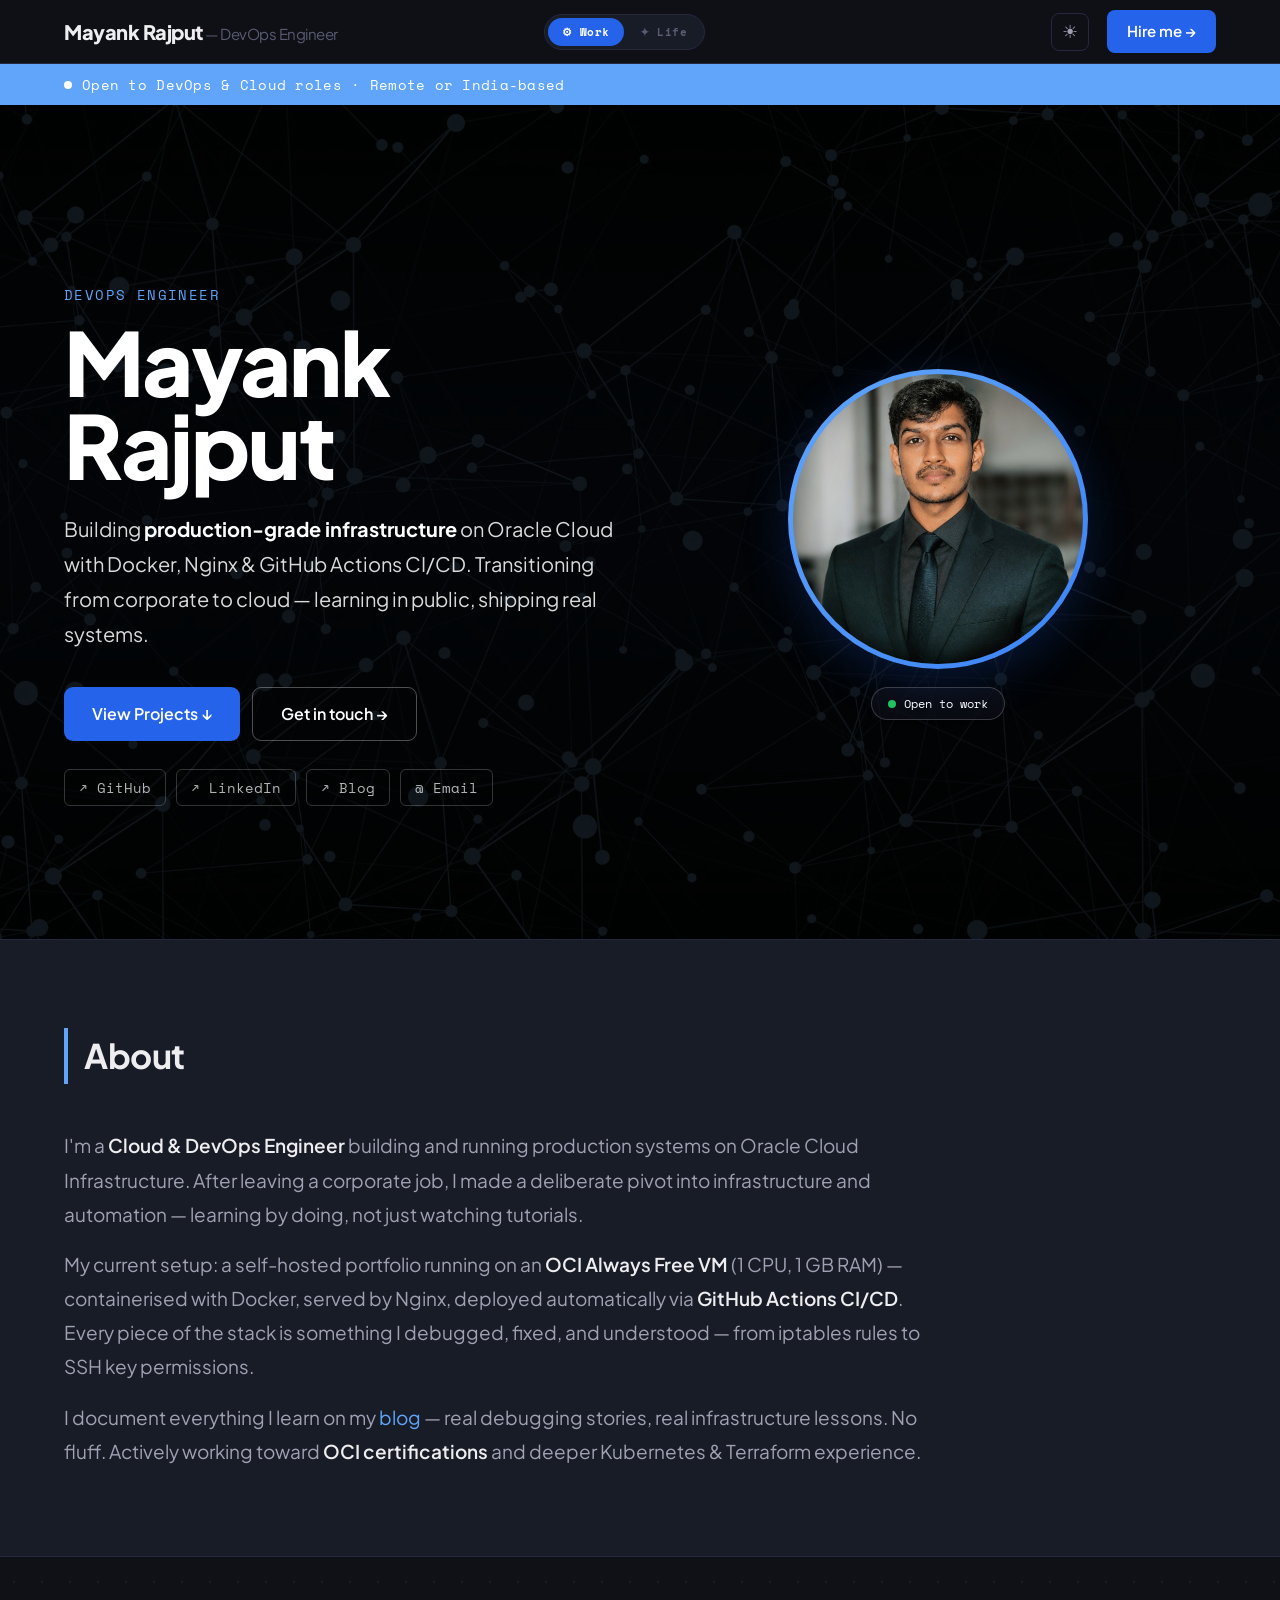
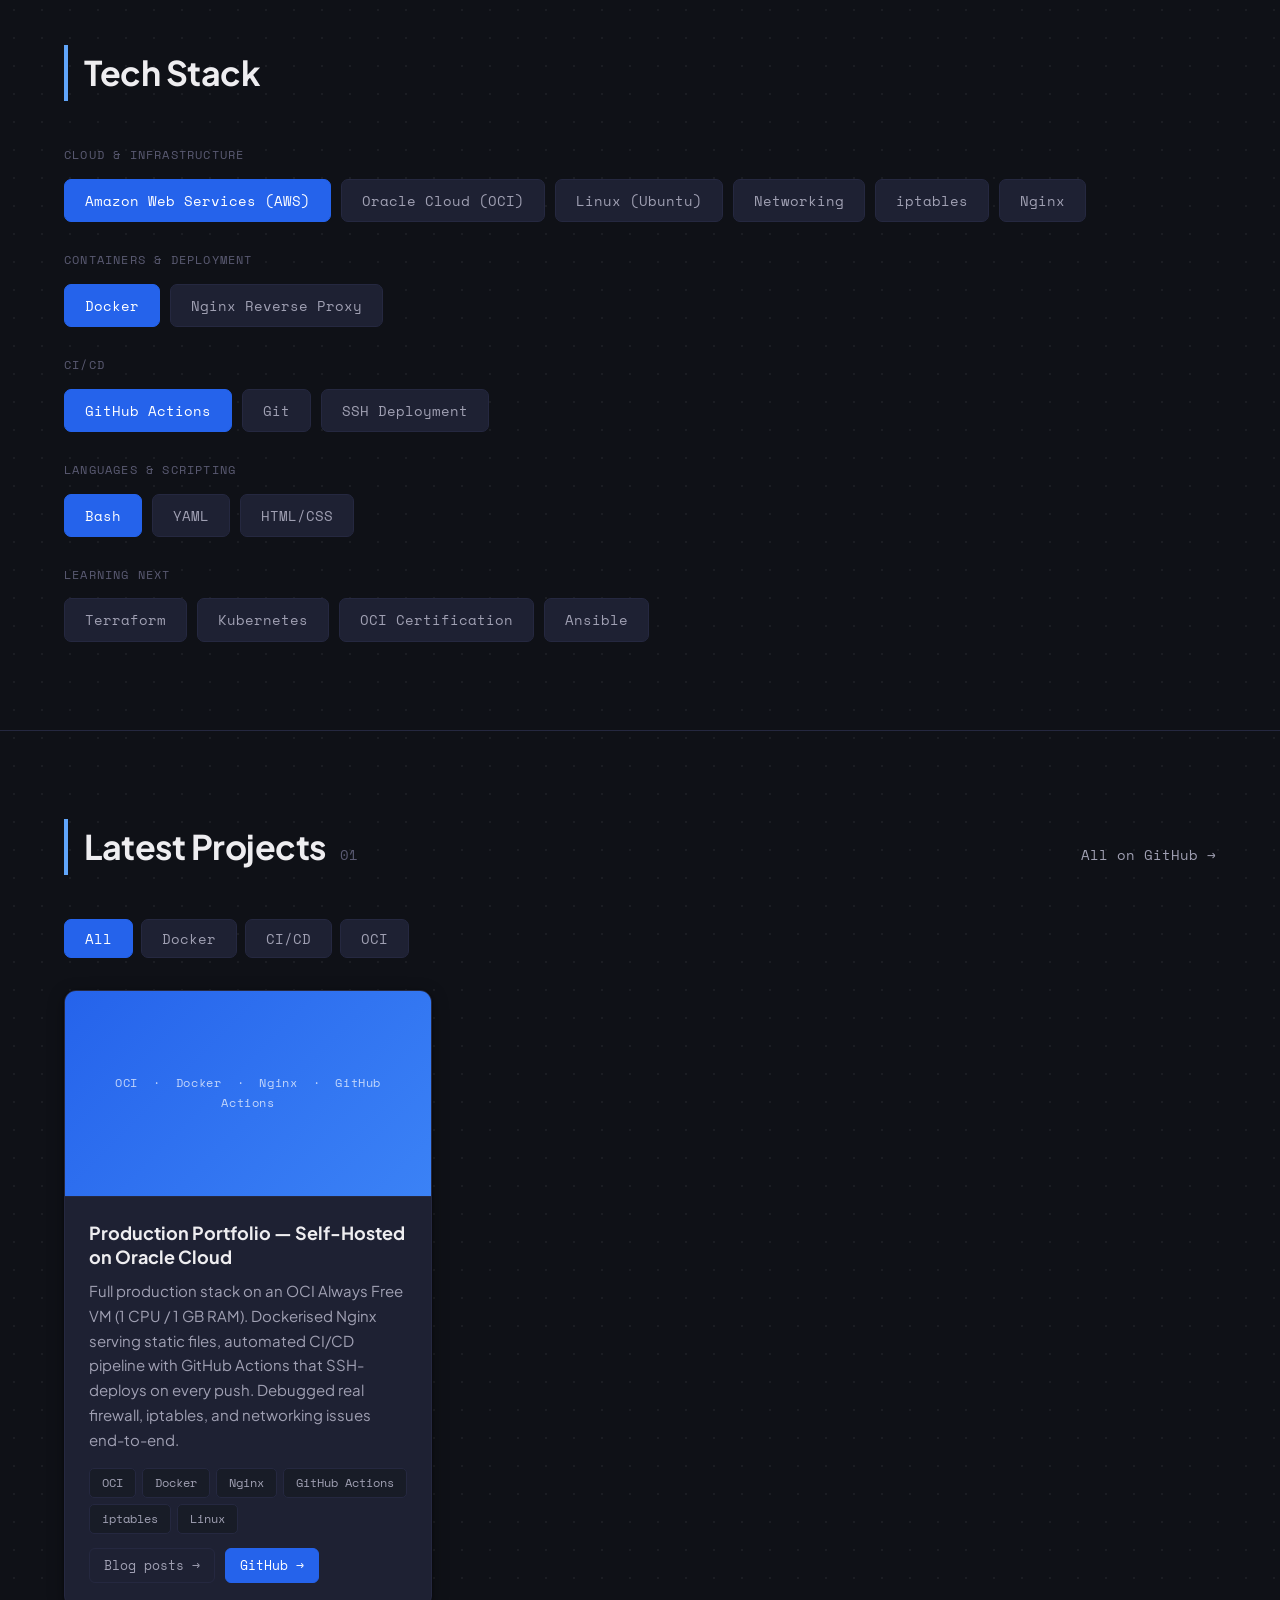
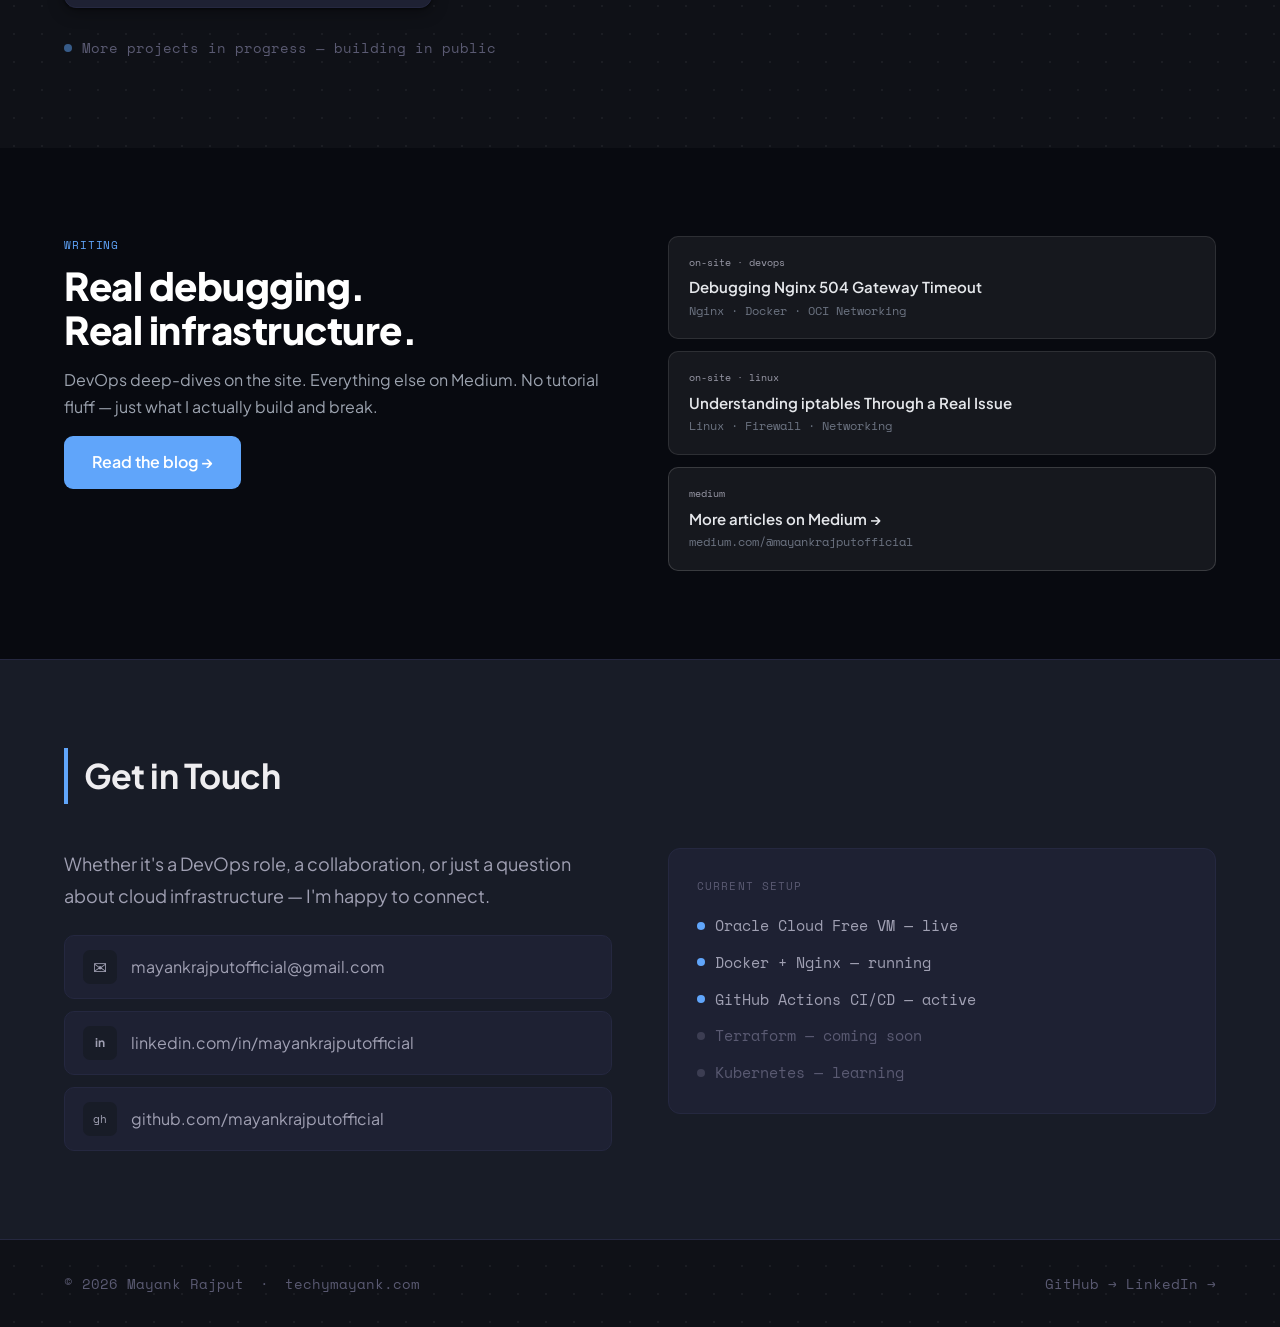
==== commit ea3a4b22: "Hamburger Fix v3" ====
--- a/index.html
+++ b/index.html
@@ -10,6 +10,9 @@
   <link rel="preconnect" href="https://fonts.gstatic.com" crossorigin />
   <link href="https://fonts.googleapis.com/css2?family=Plus+Jakarta+Sans:wght@300;400;500;600;700;800&family=Space+Mono:wght@400;700&display=swap" rel="stylesheet" />
   <link rel="stylesheet" href="styles.css" />
+  <link rel="icon" type="image/x-icon" href="/images/icons/favicon.ico"/>
+  <link rel="icon" type="image/png" sizes="32x32" href="/images/icons/favicon-32.png"/>
+  <link rel="apple-touch-icon" sizes="180x180" href="/images/icons/favicon-180.png"/>
 </head>
 <body>
 
--- a/styles.css
+++ b/styles.css
@@ -77,24 +77,17 @@
   backdrop-filter: blur(12px);
   -webkit-backdrop-filter: blur(12px);
   border-bottom: 1px solid var(--border);
-  padding: 0 clamp(16px, 5vw, 64px);
-  display: flex; align-items: center; gap: 0;
-  height: 64px;
 }
 
 .nav-logo {
+  white-space: normal;
+  max-width: 140px;
+  line-height: 1.2;
   font-weight: 800; font-size: 20px; letter-spacing: -0.5px;
-  margin-right: auto; color: var(--fg); text-decoration: none;
+  color: var(--fg); text-decoration: none; white-space: nowrap;
+  flex-shrink: 0;
 }
 .nav-logo span { color: var(--fg3); font-weight: 400; font-size: 15px; }
-
-.nav-links { display: flex; gap: 4px; align-items: center; margin-right: 16px; }
-.nav-links a {
-  font-size: 15px; font-weight: 500; color: var(--fg2);
-  text-decoration: none; padding: 7px 14px; border-radius: 6px;
-  transition: color 0.15s, background 0.15s;
-}
-.nav-links a:hover { color: var(--fg); background: var(--bg2); }
 
 .theme-toggle {
   width: 38px; height: 38px; border-radius: 8px;
@@ -230,10 +223,15 @@
   border-radius: 50%;
   padding: 5px;
   background: linear-gradient(135deg, var(--accent) 0%, var(--accent2) 100%);
-  /* Removed the 1px var(--border) shadow, kept the soft glow */
+  
+  /* The fixed shadow with NO 1px border */
   box-shadow: 0 12px 48px rgba(37,99,235,0.22);
   flex-shrink: 0;
-  transform: translateZ(0); /* Forces smooth rendering */
+
+  /* Anti-aliasing hacks to force perfectly smooth edges */
+  outline: 1px solid transparent;
+  backface-visibility: hidden;
+  transform: translateZ(0);
 }
 .hero-photo {
   width: 100%;
@@ -659,27 +657,28 @@
 }
 
 /* ── Mobile ── */
-@media (max-width: 768px) {
+@media (max-width: 860px) {
+  .nav-links-wrapper { min-width: 0; }
+  .nav-right { min-width: 0; overflow: visible; }
+  .nav-logo { white-space: normal; max-width: 130px; line-height: 1.2; }
   nav { height: 56px; }
-  .nav-links { display: none; }
-  .nav-cta { display: none; }
+  /* Hide desktop links, CTA, logo subtitle */
+  .nav-links-wrapper { display: none !important; }
+  .nav-cta-work, .nav-cta-life, .nav-cta { display: none !important; }
   .nav-logo span { display: none; }
   .nav-logo { font-size: 17px; }
-  .theme-toggle { width: 34px; height: 34px; font-size: 16px; margin-right: 4px; }
-  .nav-hamburger { display: flex; }
+  .theme-toggle { width: 34px; height: 34px; font-size: 16px; margin-right: 0; }
+  .nav-hamburger { display: flex !important; }
+  .mode-pill { margin: 0 8px; }
+  .mode-btn { padding: 5px 10px; font-size: 10px; }
 
   .ofw-strip { font-size: 12px; }
-
   .hero-name { letter-spacing: -1px; }
   .hero-desc { font-size: 17px; }
-
   .blog-cta-inner { flex-direction: column; gap: 32px; }
   .blog-cards { min-width: 0 !important; width: 100%; }
-
   .contact-layout { grid-template-columns: 1fr; gap: 32px; }
-
   footer { flex-direction: column; align-items: flex-start; gap: 8px; }
-
   .blog-list-item { flex-direction: column; gap: 12px; }
   .blog-list-arrow { display: none; }
 }
@@ -919,96 +918,69 @@
 .mode-btn:not(.active):hover { color: var(--fg); }
 
 /* ══════════════════════════════════════════════════
-   NAV — 3-COLUMN GRID: links | TOGGLE-CENTER | right
+   NAV LAYOUT — logo | toggle(centre) | right-group
+   HTML: .nav-left | .mode-pill | .nav-right
    ══════════════════════════════════════════════════ */
 nav {
-  display: grid !important;
-  grid-template-columns: 1fr auto 1fr;
-  grid-template-areas: "left center right";
+  display: flex !important;
   align-items: center;
   height: 64px;
   padding: 0 clamp(16px,5vw,64px);
   gap: 0;
 }
 
-/* Logo sits inside left area, links follow it */
-.nav-logo {
+/* Logo — shrinks, pushes nothing */
+.nav-left {
+  display: flex; align-items: center; flex-shrink: 0;
+  margin-right: auto;
+}
+
+/* Toggle — stays in natural flow, centred by auto margins */
+.mode-pill {
+  display: flex; align-items: center;
+  background: var(--bg2); border: 1.5px solid var(--border);
+  border-radius: 20px; padding: 3px; gap: 2px;
   flex-shrink: 0;
-  margin-right: 16px;
-}
-
-/* Left group: logo + links wrapper */
-.nav-left {
-  grid-area: left;
+  margin: 0 auto;
+}
+
+/* Right group — links + theme + cta + hamburger */
+.nav-right {
+  display: flex; align-items: center; gap: 6px;
+  margin-left: auto; flex-shrink: 0;
+}
+
+/* Links wrapper inside nav-right */
+.nav-links-wrapper {
   display: flex;
-  align-items: center;
-  min-width: 0;
-}
-
-/* Links wrapper — takes remaining right space */
-.nav-links-wrapper {
-  display: flex !important;
-  justify-content: flex-end; /* Changed from flex-start */
   position: relative;
   height: 40px;
   overflow: hidden;
   align-items: center;
-  flex: 1;
-  margin-right: 16px; /* Adds breathing room before the theme toggle */
-}
-
-/* Both link sets positioned absolutely inside wrapper */
+  min-width: max-content;
+}
+
+/* Both link sets — slide animate */
 .nav-links-work,
 .nav-links-life {
-  position: absolute;
-  right: 0; /* Anchors the links to the right */
+  position: absolute; right: 0;
   display: flex !important;
-  gap: 4px;
-  align-items: center;
-  transition: transform 0.45s cubic-bezier(0.4,0,0.2,1),
-              opacity 0.35s ease;
+  gap: 2px; align-items: center;
+  transition: transform 0.45s cubic-bezier(0.4,0,0.2,1), opacity 0.35s ease;
   will-change: transform, opacity;
 }
 
-/* Work mode: work links visible, life links off to right */
-[data-mode="work"] .nav-links-work {
-  transform: translateX(0); opacity: 1; pointer-events: all;
-}
-[data-mode="work"] .nav-links-life {
-  transform: translateX(60px); opacity: 0; pointer-events: none;
-}
-
-/* Life mode: life links visible, work links off to left */
-[data-mode="life"] .nav-links-life {
-  transform: translateX(0); opacity: 1; pointer-events: all;
-}
-[data-mode="life"] .nav-links-work {
-  transform: translateX(-60px); opacity: 0; pointer-events: none;
-}
-
-/* Nav link styles */
-.nav-links-work a,
-.nav-links-life a {
-  font-size: 15px; font-weight: 500; color: var(--fg2);
-  text-decoration: none; padding: 7px 12px; border-radius: 6px;
-  transition: color 0.15s, background 0.15s;
-  white-space: nowrap;
-}
-.nav-links-work a:hover,
-.nav-links-life a:hover { color: var(--fg); background: var(--bg2); }
-
-/* Toggle — dead centre */
-.mode-pill {
-  grid-area: center;
-  justify-self: center;
-}
-
-/* Right group: theme + CTA + hamburger */
-.nav-right {
-  grid-area: right;
-  display: flex; align-items: center; gap: 8px;
-  justify-content: flex-end;
-}
+[data-mode="work"] .nav-links-work  { transform: translateX(0);    opacity: 1; pointer-events: all; }
+[data-mode="work"] .nav-links-life  { transform: translateX(60px);  opacity: 0; pointer-events: none; }
+[data-mode="life"] .nav-links-life  { transform: translateX(0);    opacity: 1; pointer-events: all; }
+[data-mode="life"] .nav-links-work  { transform: translateX(-60px); opacity: 0; pointer-events: none; }
+
+.nav-links-work a, .nav-links-life a {
+  font-size: 14px; font-weight: 500; color: var(--fg2);
+  text-decoration: none; padding: 7px 11px; border-radius: 6px;
+  transition: color 0.15s, background 0.15s; white-space: nowrap;
+}
+.nav-links-work a:hover, .nav-links-life a:hover { color: var(--fg); background: var(--bg2); }
 
 /* OFW strip — animated between modes */
 .ofw-strip {
@@ -1091,7 +1063,7 @@
 #intro::before {
   content: '';
   position: absolute; inset: 0; z-index: 0;
-  background-image: url('/images/bg-network-web.jpg');
+  background-image: url('/images/backgrounds/bg-network-web.jpg');
   background-size: cover;
   background-position: center;
   filter: brightness(0.12) saturate(0.7) hue-rotate(10deg);
@@ -1107,7 +1079,7 @@
 #life-intro::before {
   content: '';
   position: absolute; inset: 0; z-index: 0;
-  background-image: url('/images/spiti-bike-web.jpg');
+  background-image: url('/images/backgrounds/spiti-bike-web.jpg');
   background-size: cover;
   background-position: center 40%;
   filter: brightness(0.22) saturate(0.8);
@@ -1127,7 +1099,7 @@
 #life-stories::before {
   content: '';
   position: absolute; inset: 0; z-index: 0;
-  background-image: url('/images/spiti-river-web.jpg');
+  background-image: url('/images/backgrounds/spiti-river-web.jpg');
   background-size: cover;
   background-position: center;
   filter: brightness(0.12) saturate(0.6);
@@ -1149,7 +1121,12 @@
 }
 .life-ring {
   background: linear-gradient(135deg, var(--life-accent), var(--life-accent2)) !important;
-  box-shadow: 0 0 0 1px var(--border), 0 12px 48px rgba(245,158,11,0.25) !important;
+  
+  /* The fixed shadow with NO 1px border */
+  box-shadow: 0 12px 48px rgba(245,158,11,0.25) !important;
+  
+  /* Force smoothing here too */
+  outline: 1px solid transparent !important;
 }
 .life-tag { border-color: rgba(245,158,11,0.3) !important; }
 .life-dot { background: var(--life-accent) !important; }
@@ -1306,14 +1283,11 @@
    MOBILE — hamburger & responsive nav
    ══════════════════════════════════════════════════ */
 @media (max-width: 860px) {
-
-  /* Collapse to: logo | toggle-centre | hamburger */
-  nav {
-    grid-template-columns: 1fr auto 1fr !important;
-  }
-  .nav-left { min-width: 0; }
-  .nav-links-wrapper { display: none !important; }
-  .nav-cta-work, .nav-cta-life { display: none !important; }
+  .mode-btn { font-size: 0; padding: 8px; }
+  .mode-btn::before { font-size: 12px; }
+  .mode-btn.mode-work::before { content: '⚙'; }
+  .mode-btn.mode-life::before { content: '✦'; }
+  /* Mobile nav drawer rules only — layout handled above */
   .nav-hamburger { display: flex !important; }
 
   /* Mobile menu — full-width dropdown */
@@ -1399,4 +1373,4 @@
 /* Life stories section also has a permanent dark background image */
 #life-stories .section-title { color: #ffffff !important; }
 #life-stories .about-text { color: rgba(255, 255, 255, 0.85) !important; }
-#life-stories .section-count { color: rgba(255, 255, 255, 0.6) !important; }+#life-stories .section-count { color: rgba(255, 255, 255, 0.6) !important; }
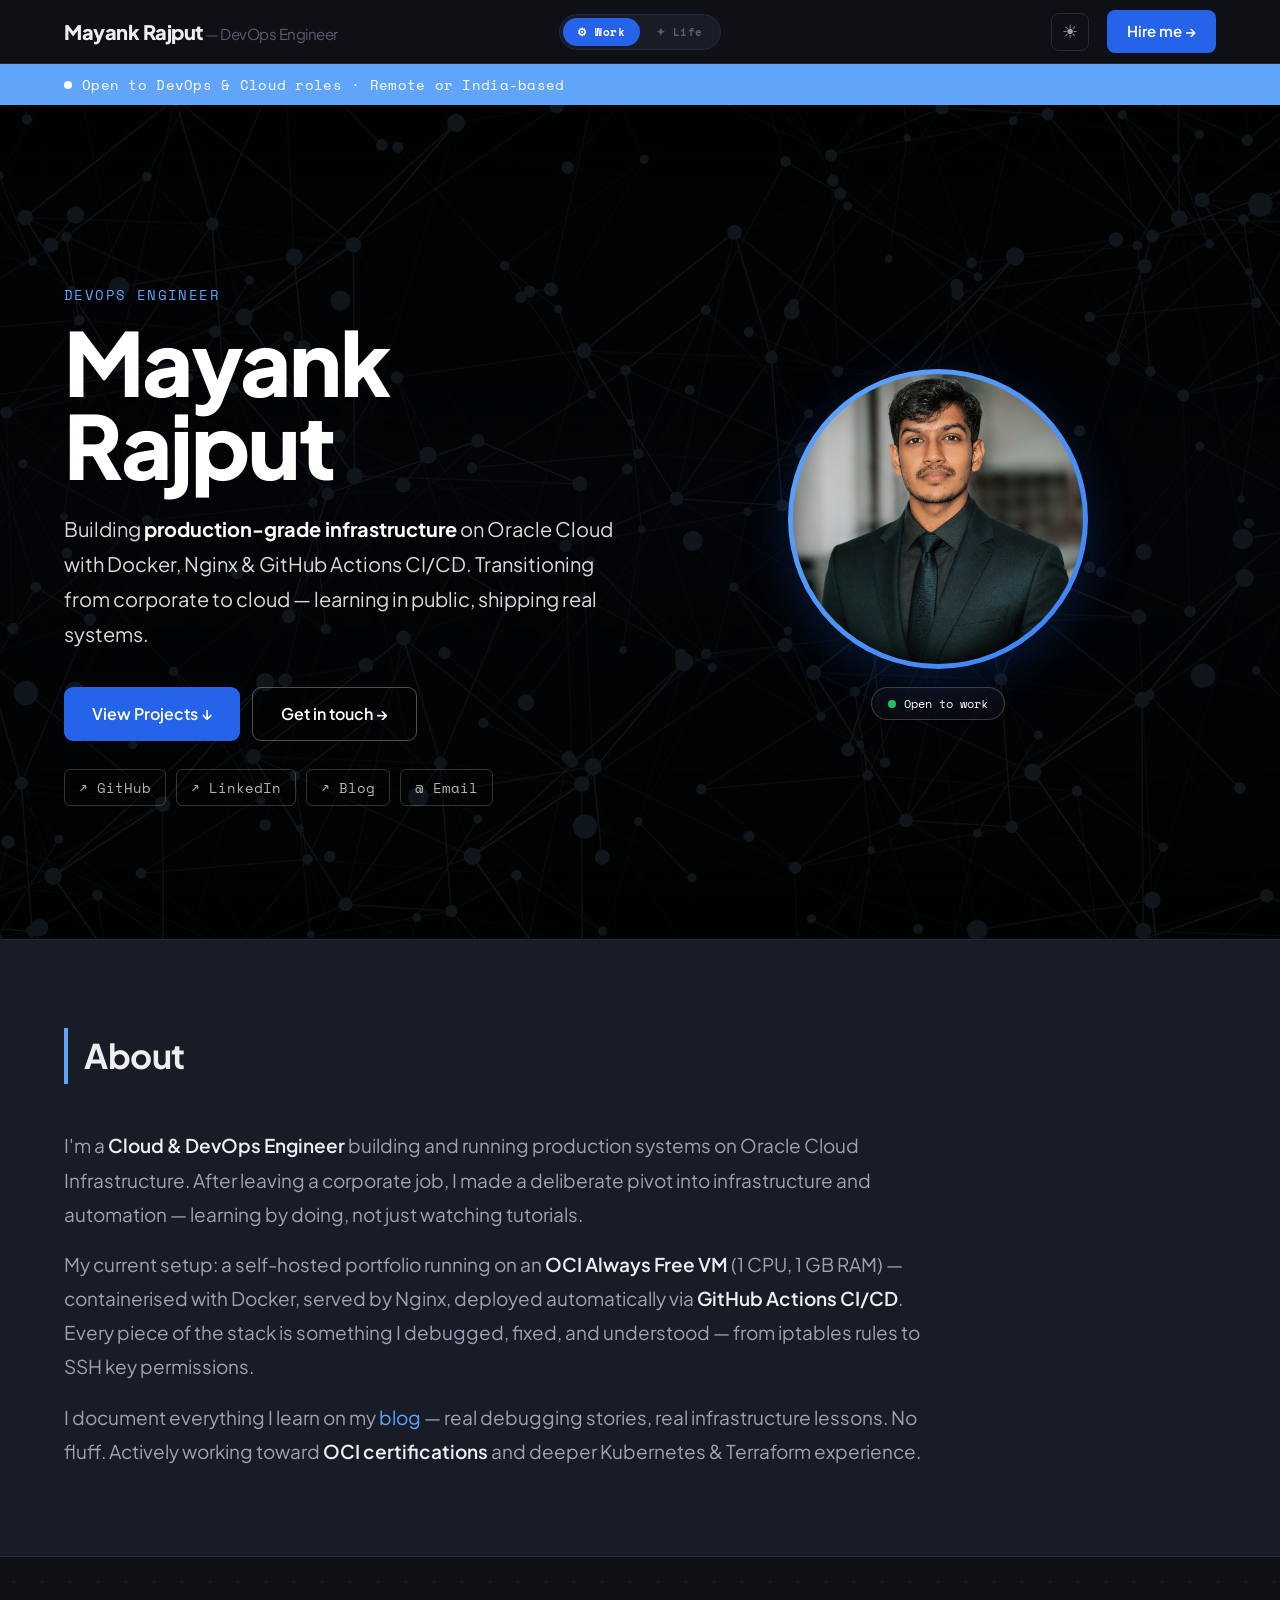
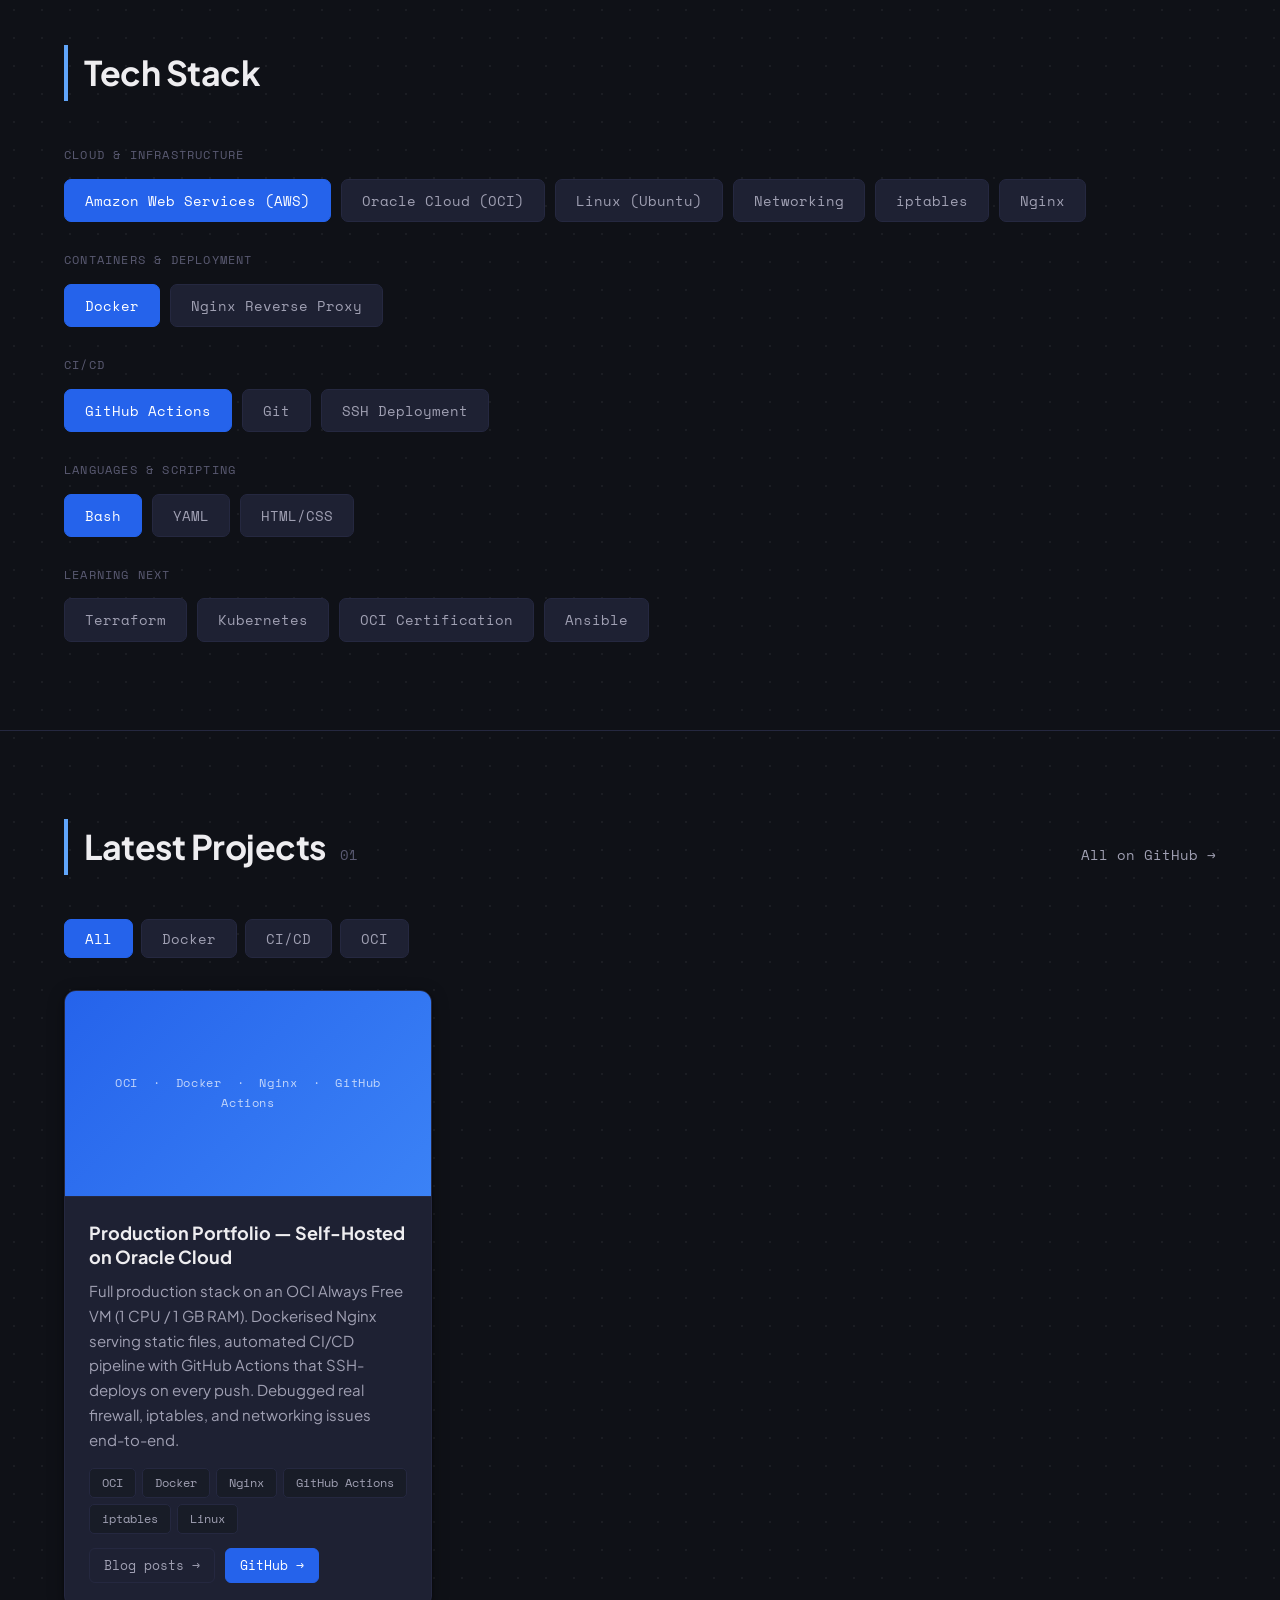
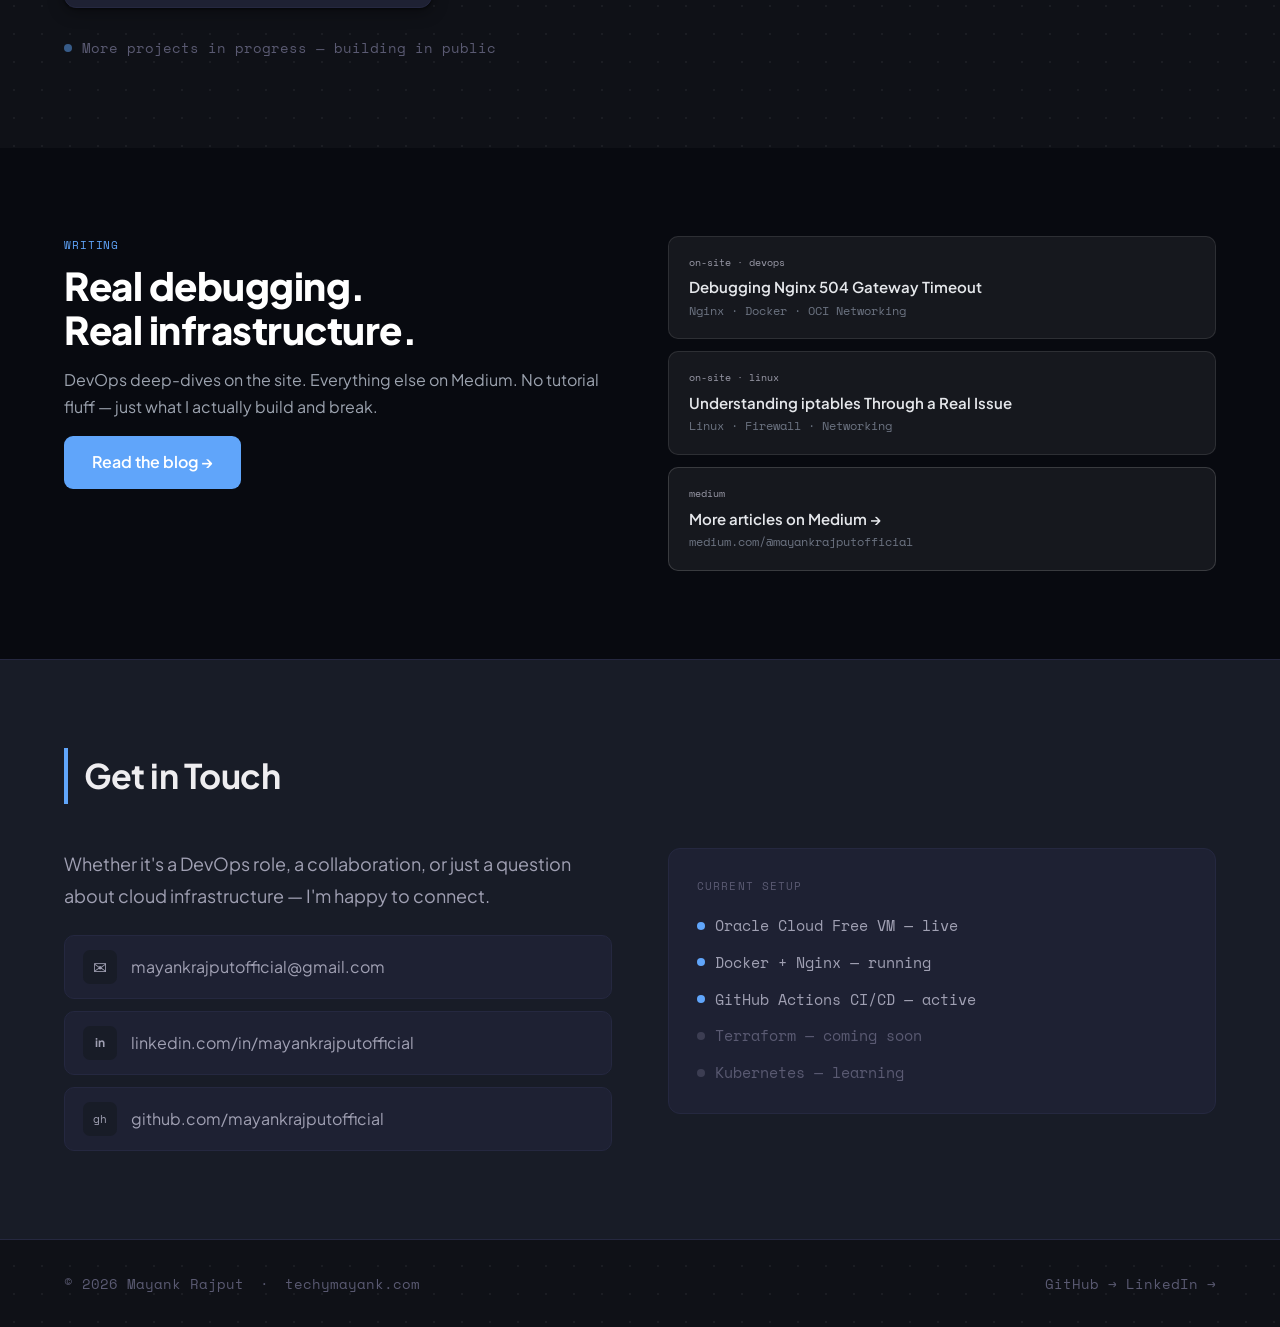
==== commit 78e59af4: "Hamburger Fix v5" ====
--- a/index.html
+++ b/index.html
@@ -25,8 +25,8 @@
   </div>
 
   <div class="mode-pill" id="mode-pill" role="group" aria-label="Switch site mode">
-    <button class="mode-btn mode-work active" id="mode-work-btn" aria-pressed="true">⚙ Work</button>
-    <button class="mode-btn mode-life" id="mode-life-btn" aria-pressed="false">✦ Life</button>
+    <button class="mode-btn mode-work active" id="mode-work-btn" aria-pressed="true">⚙ <span class="mode-text">Work</span></button>
+    <button class="mode-btn mode-life" id="mode-life-btn" aria-pressed="false">✦ <span class="mode-text">Life</span></button>
   </div>
 
   <div class="nav-right">
@@ -110,7 +110,7 @@
         </div>
         <div class="hero-photo-wrap">
           <div class="hero-photo-ring">
-            <img src="/images/mayank.jpg" alt="Mayank Rajput" class="hero-photo" />
+            <img src="/images/profile/mayank.jpg" alt="Mayank Rajput" class="hero-photo" />
           </div>
           <div class="hero-photo-tag"><span class="hero-photo-dot"></span>Open to work</div>
         </div>
@@ -313,7 +313,7 @@
         </div>
         <div class="hero-photo-wrap">
           <div class="hero-photo-ring life-ring">
-            <img src="/images/mayank-personal.jpg" alt="Mayank Rajput" class="hero-photo" />
+            <img src="/images/profile/mayank-personal.jpg" alt="Mayank Rajput" class="hero-photo" />
           </div>
           <div class="hero-photo-tag life-tag">
             <span class="hero-photo-dot life-dot"></span>Living &amp; exploring
--- a/styles.css
+++ b/styles.css
@@ -918,30 +918,69 @@
 .mode-btn:not(.active):hover { color: var(--fg); }
 
 /* ══════════════════════════════════════════════════
-   NAV LAYOUT — logo | toggle(centre) | right-group
-   HTML: .nav-left | .mode-pill | .nav-right
+   NAV LAYOUT — Perfectly Centered & Symmetrical
    ══════════════════════════════════════════════════ */
 nav {
   display: flex !important;
   align-items: center;
+  justify-content: space-between;
   height: 64px;
   padding: 0 clamp(16px,5vw,64px);
-  gap: 0;
-}
-
-/* Logo — shrinks, pushes nothing */
-.nav-left {
-  display: flex; align-items: center; flex-shrink: 0;
-  margin-right: auto;
-}
-
-/* Toggle — stays in natural flow, centred by auto margins */
+  gap: 16px;
+}
+
+.nav-left, .nav-right {
+  flex: 1; /* Forces left and right to be equal width, perfectly centering the pill */
+  min-width: 0;
+}
+
+.nav-left { display: flex; align-items: center; }
+.nav-right { display: flex; align-items: center; justify-content: flex-end; gap: 8px; }
+
+.nav-logo {
+  white-space: nowrap;
+  font-weight: 800; font-size: 20px; letter-spacing: -0.5px;
+  color: var(--fg); text-decoration: none;
+}
+.nav-logo span { color: var(--fg3); font-weight: 400; font-size: 15px; }
+
+/* ── Links wrapper using Grid to overlap without collapsing width ── */
+.nav-links-wrapper {
+  display: grid;
+  height: 40px;
+  overflow: hidden;
+  align-items: center;
+  justify-items: end; /* anchors links to the right */
+}
+
+/* Both link sets — slide animate inside the grid cell */
+.nav-links-work,
+.nav-links-life {
+  grid-area: 1 / 1;
+  display: flex !important;
+  gap: 4px; align-items: center;
+  transition: transform 0.45s cubic-bezier(0.4,0,0.2,1), opacity 0.35s ease;
+  will-change: transform, opacity;
+}
+
+[data-mode="work"] .nav-links-work  { transform: translateX(0);    opacity: 1; pointer-events: all; }
+[data-mode="work"] .nav-links-life  { transform: translateX(60px);  opacity: 0; pointer-events: none; }
+[data-mode="life"] .nav-links-life  { transform: translateX(0);    opacity: 1; pointer-events: all; }
+[data-mode="life"] .nav-links-work  { transform: translateX(-60px); opacity: 0; pointer-events: none; }
+
+.nav-links-work a, .nav-links-life a {
+  font-size: 14px; font-weight: 500; color: var(--fg2);
+  text-decoration: none; padding: 7px 11px; border-radius: 6px;
+  transition: color 0.15s, background 0.15s; white-space: nowrap;
+}
+.nav-links-work a:hover, .nav-links-life a:hover { color: var(--fg); background: var(--bg2); }
+
+/* Toggle — dead centre */
 .mode-pill {
   display: flex; align-items: center;
   background: var(--bg2); border: 1.5px solid var(--border);
   border-radius: 20px; padding: 3px; gap: 2px;
-  flex-shrink: 0;
-  margin: 0 auto;
+  flex-shrink: 0; margin: 0;
 }
 
 /* Right group — links + theme + cta + hamburger */
@@ -1283,26 +1322,38 @@
    MOBILE — hamburger & responsive nav
    ══════════════════════════════════════════════════ */
 @media (max-width: 860px) {
-  .mode-btn { font-size: 0; padding: 8px; }
-  .mode-btn::before { font-size: 12px; }
-  .mode-btn.mode-work::before { content: '⚙'; }
-  .mode-btn.mode-life::before { content: '✦'; }
-  /* Mobile nav drawer rules only — layout handled above */
+  nav { gap: 8px !important; }
+  
+  /* 1. Compulsory 2-line wrap for the name */
+  .nav-logo { 
+    white-space: normal !important; 
+    max-width: 85px !important; 
+    line-height: 1.15; 
+    font-size: 18px; 
+  }
+  .nav-logo span { display: none; }
+  
+  /* 2. Hide text on mode buttons, show only icons to save space */
+  .mode-text { display: none; }
+  .mode-btn { padding: 6px 10px; font-size: 14px; }
+  
+  /* Hide desktop links and buttons */
+  .nav-links-wrapper, .nav-cta-wrapper { display: none !important; }
+  
+  /* Show hamburger */
   .nav-hamburger { display: flex !important; }
 
-  /* Mobile menu — full-width dropdown */
+  /* Mobile menu dropdown */
   .nav-mobile-menu {
     position: sticky; top: 64px; z-index: 99;
     background: var(--bg);
     border-bottom: 1px solid var(--border);
     padding: 8px 16px 16px;
     flex-direction: column; gap: 2px;
-    /* Animated open/close */
     max-height: 0; overflow: hidden;
-    transition: max-height 0.35s cubic-bezier(0.4,0,0.2,1),
-                opacity 0.3s ease, padding 0.3s;
+    transition: max-height 0.35s cubic-bezier(0.4,0,0.2,1), opacity 0.3s ease, padding 0.3s;
     opacity: 0; padding-top: 0; padding-bottom: 0;
-    display: flex !important; /* always flex, controlled by max-height */
+    display: flex !important; 
   }
   .nav-mobile-menu.open {
     max-height: 400px; opacity: 1;
@@ -1324,24 +1375,15 @@
     background: var(--life-accent); color: #000 !important;
   }
 
-  /* Show/hide correct set of mobile links */
   #mobile-work-links, #mobile-life-links { display: block; }
-
-  /* Hero adjustments */
   .hero { grid-template-columns: 1fr; padding-top: clamp(32px,5vw,56px); }
   .hero-photo-wrap { order: -1; flex-direction: row; gap: 16px; justify-content: flex-start; }
   .hero-photo-ring { width: 72px; height: 72px; padding: 3px; }
   .hero-photo-tag { font-size: 11px; padding: 4px 12px; }
   .hero-name { letter-spacing: -1px; }
   .hero-desc { font-size: 17px; }
-
-  /* Contact layout */
   .contact-layout { grid-template-columns: 1fr; gap: 32px; }
-
-  /* Blog CTA */
   .blog-cta-inner { flex-direction: column; gap: 32px; }
-
-  /* Footer */
   footer { flex-direction: column; align-items: flex-start; gap: 8px; }
 }
 
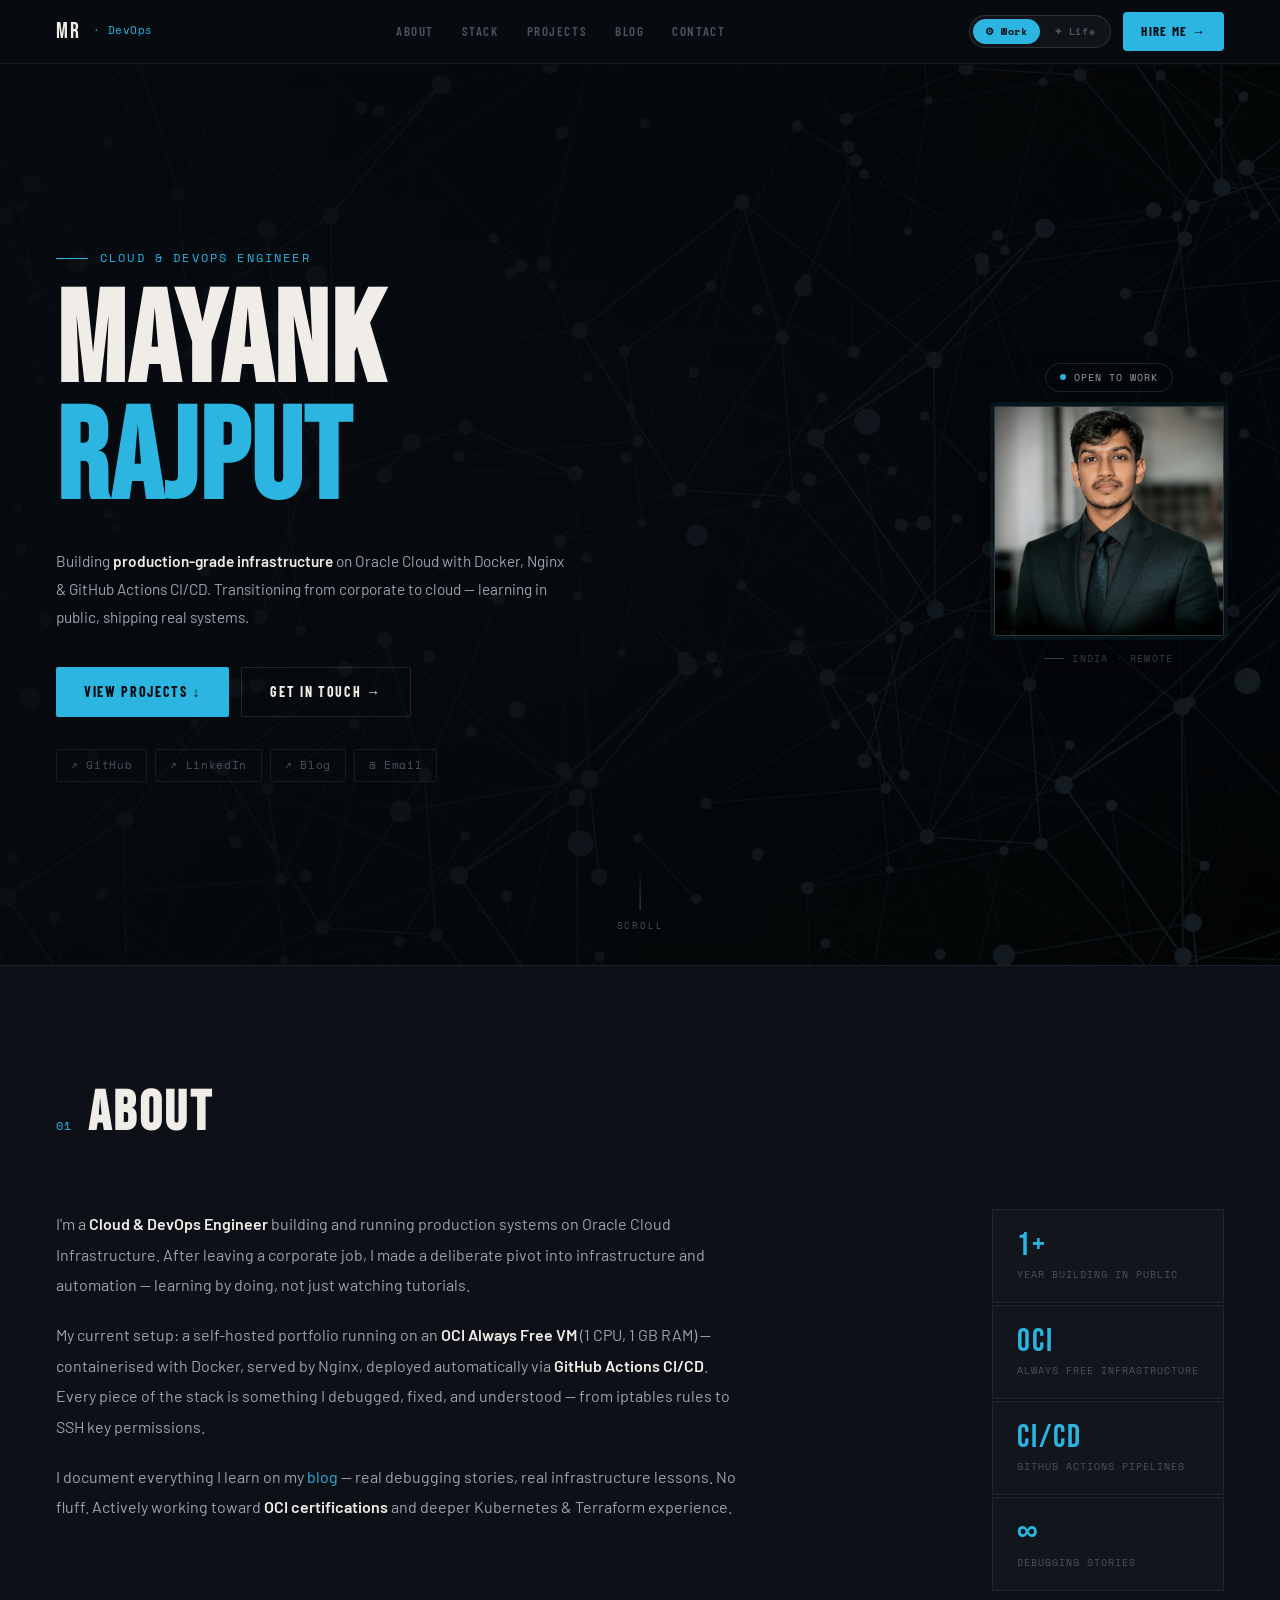
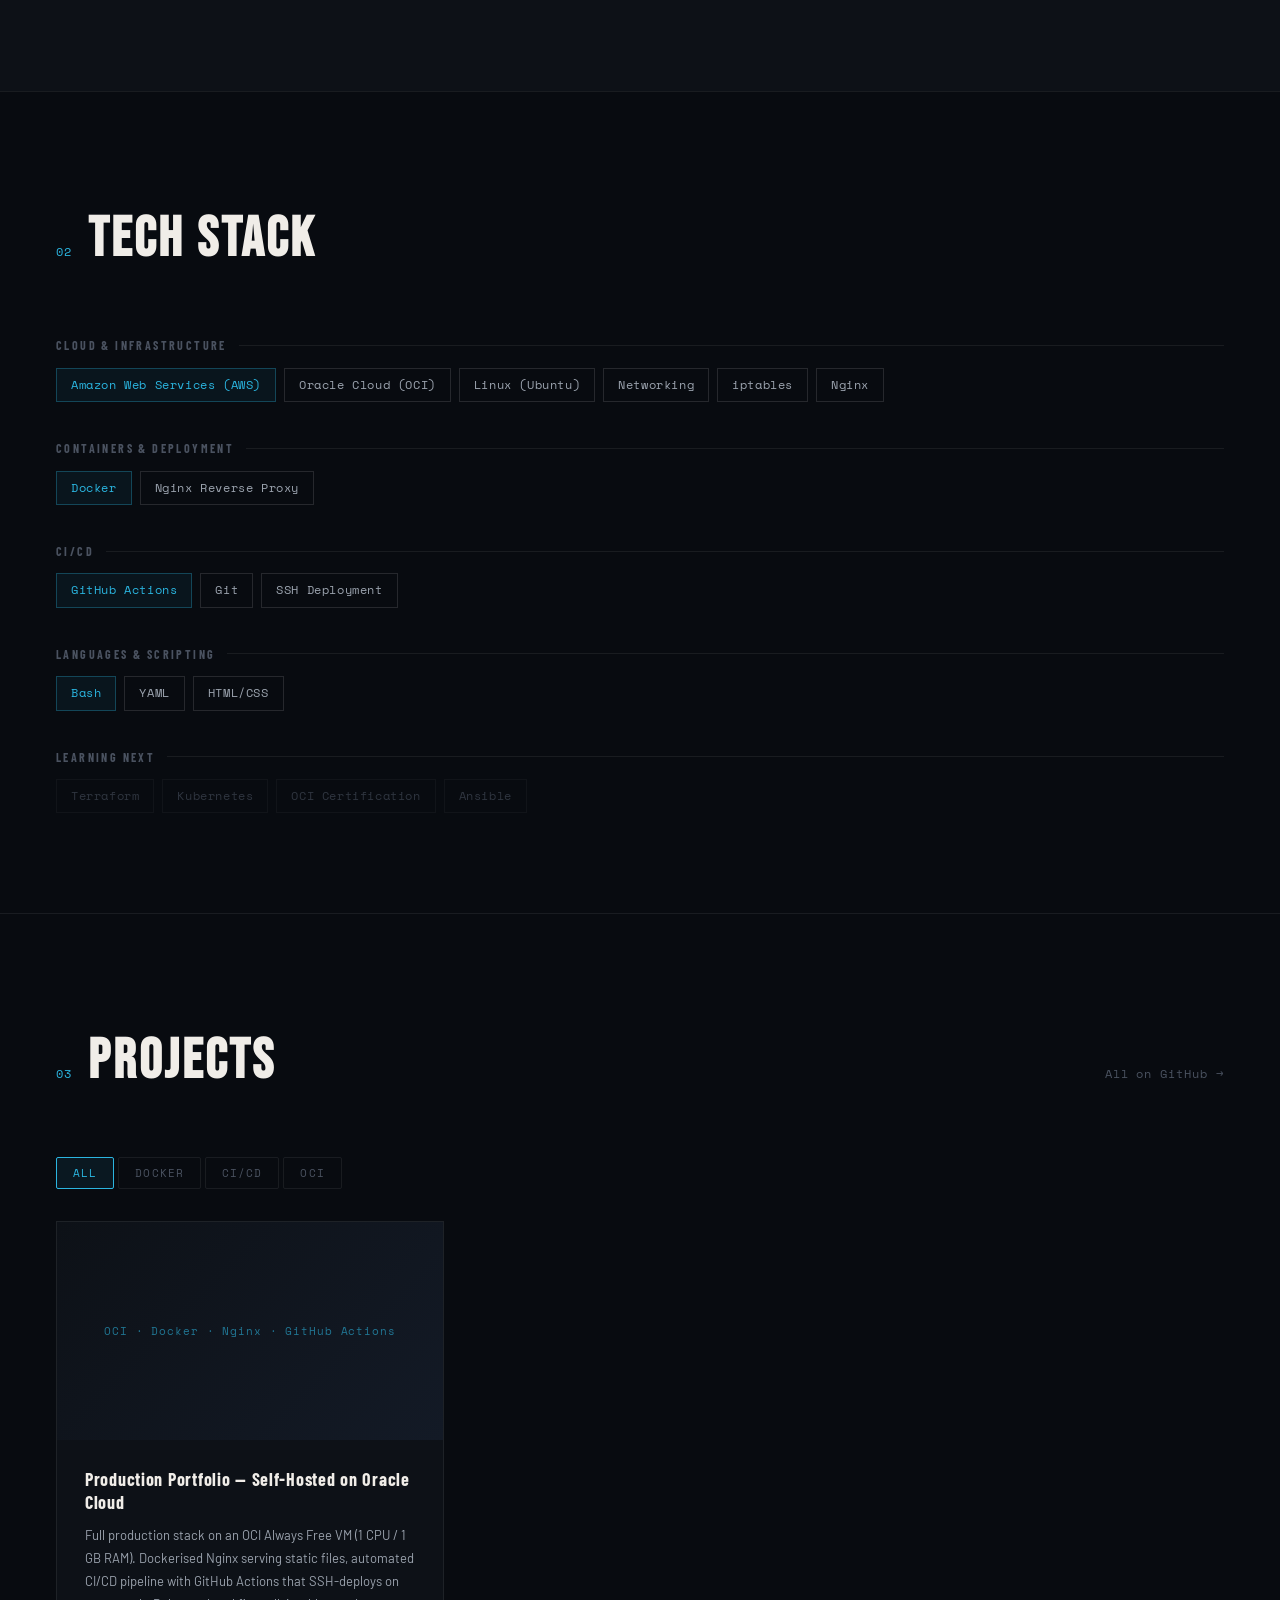
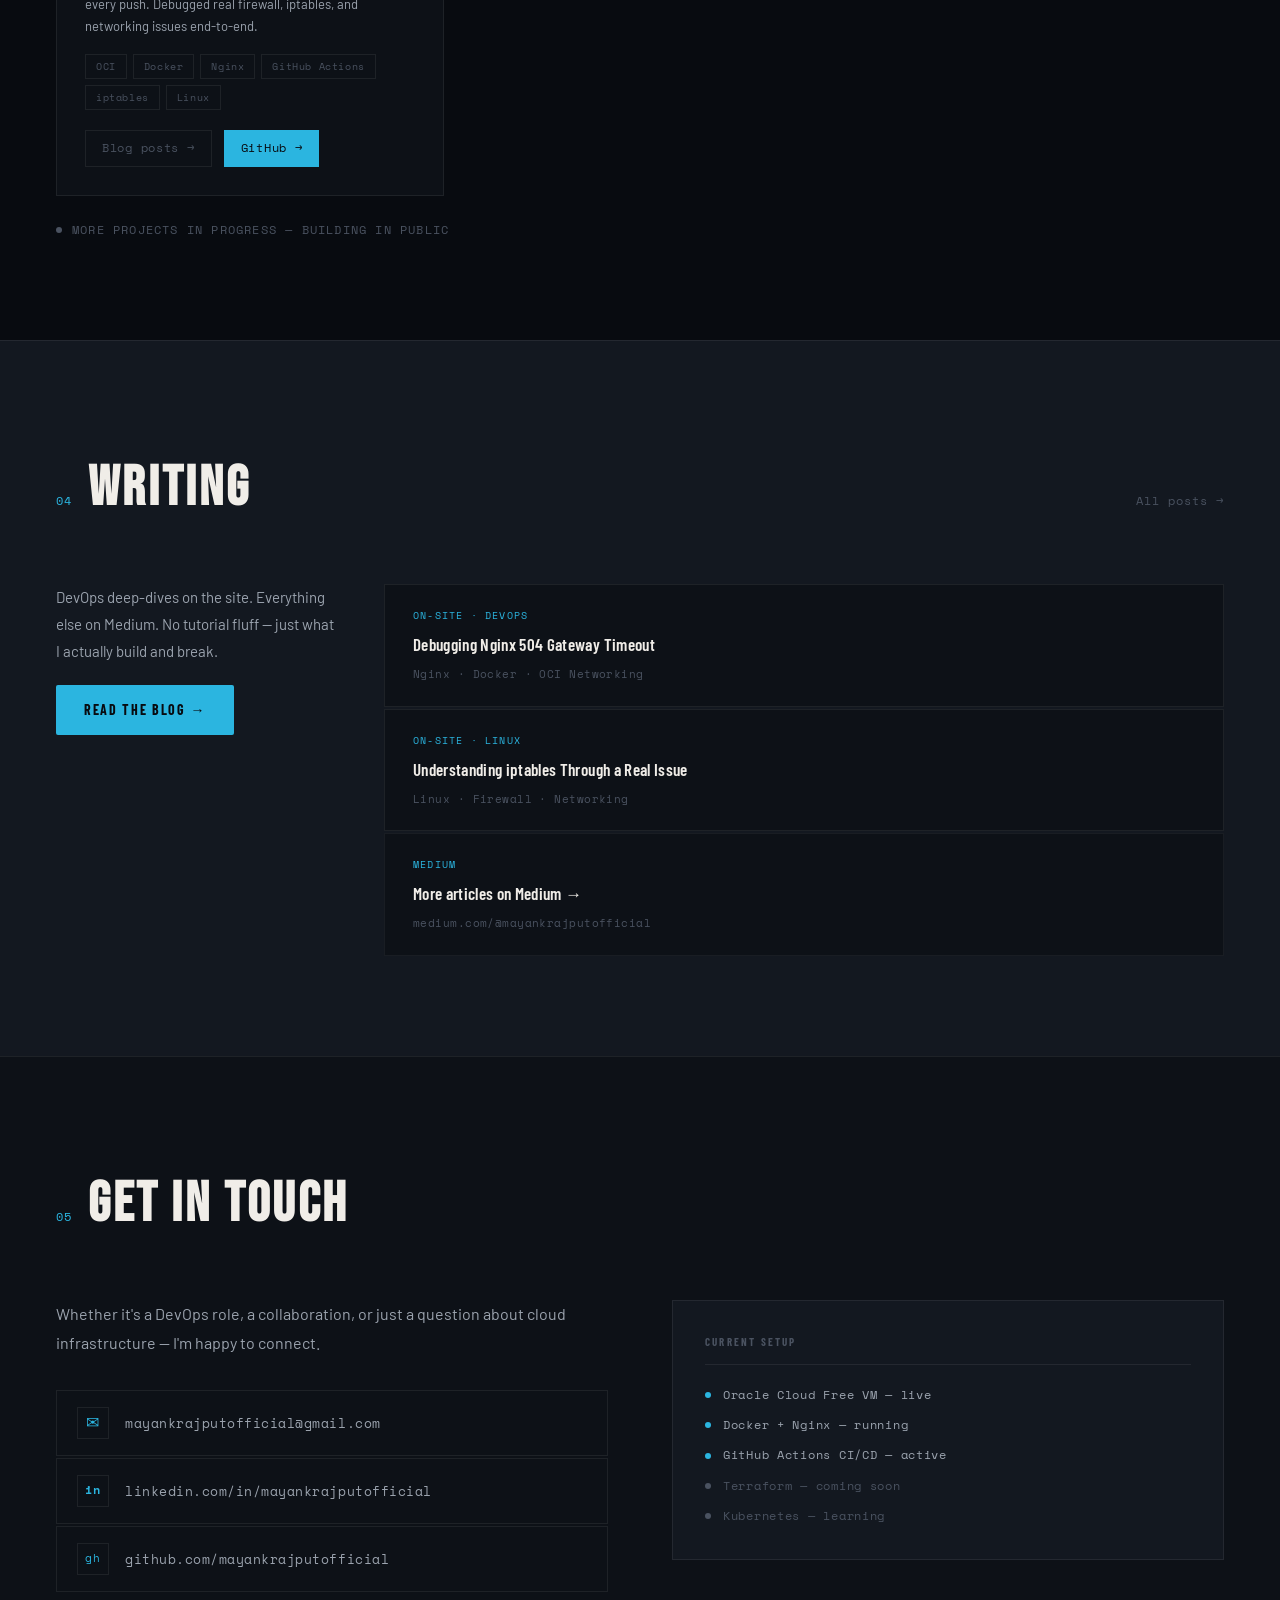
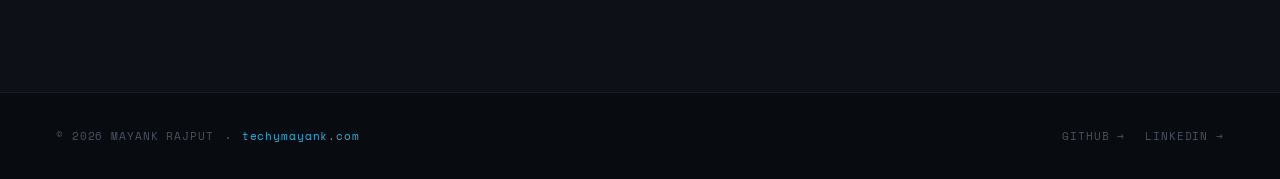
==== commit f68e083a: "changed theme for the whole website" ====
--- a/index.html
+++ b/index.html
@@ -8,7 +8,7 @@
   <title>Mayank Rajput</title>
   <link rel="preconnect" href="https://fonts.googleapis.com" />
   <link rel="preconnect" href="https://fonts.gstatic.com" crossorigin />
-  <link href="https://fonts.googleapis.com/css2?family=Plus+Jakarta+Sans:wght@300;400;500;600;700;800&family=Space+Mono:wght@400;700&display=swap" rel="stylesheet" />
+  <link href="https://fonts.googleapis.com/css2?family=Bebas+Neue&family=Barlow:wght@300;400;500;600;700&family=Barlow+Condensed:wght@300;400;600;700&family=Space+Mono:wght@400;700&display=swap" rel="stylesheet" />
   <link rel="stylesheet" href="styles.css" />
   <link rel="icon" type="image/x-icon" href="/images/icons/favicon.ico"/>
   <link rel="icon" type="image/png" sizes="32x32" href="/images/icons/favicon-32.png"/>
@@ -21,15 +21,10 @@
 <!-- ── Nav ── -->
 <nav aria-label="Main navigation">
   <div class="nav-left">
-    <a href="#intro" class="nav-logo" id="nav-logo">Mayank Rajput<span id="nav-logo-sub"> — DevOps Engineer</span></a>
+    <a href="#intro" class="nav-logo" id="nav-logo">MR<span id="nav-logo-sub"> · DevOps</span></a>
   </div>
 
-  <div class="mode-pill" id="mode-pill" role="group" aria-label="Switch site mode">
-    <button class="mode-btn mode-work active" id="mode-work-btn" aria-pressed="true">⚙ <span class="mode-text">Work</span></button>
-    <button class="mode-btn mode-life" id="mode-life-btn" aria-pressed="false">✦ <span class="mode-text">Life</span></button>
-  </div>
-
-  <div class="nav-right">
+  <div class="nav-center">
     <div class="nav-links-wrapper">
       <div class="nav-links nav-links-work" id="nav-links-work">
         <a href="#about">About</a>
@@ -46,10 +41,16 @@
         <a href="#life-connect">Connect</a>
       </div>
     </div>
-    <button class="theme-toggle" id="theme-toggle" aria-label="Toggle dark mode">☀</button>
+  </div>
+
+  <div class="nav-right">
+    <div class="mode-pill" id="mode-pill" role="group" aria-label="Switch site mode">
+      <button class="mode-btn mode-work active" id="mode-work-btn" aria-pressed="true">⚙ <span class="mode-text">Work</span></button>
+      <button class="mode-btn mode-life" id="mode-life-btn" aria-pressed="false">✦ <span class="mode-text">Life</span></button>
+    </div>
     <div class="nav-cta-wrapper">
-      <a href="#contact" class="nav-cta nav-cta-work" id="nav-cta-work">Hire me &rarr;</a>
-      <a href="#life-connect" class="nav-cta nav-cta-life" id="nav-cta-life">Find me &rarr;</a>
+      <a href="#contact" class="nav-cta nav-cta-work" id="nav-cta-work">Hire me →</a>
+      <a href="#life-connect" class="nav-cta nav-cta-life" id="nav-cta-life">Find me →</a>
     </div>
     <button class="nav-hamburger" id="nav-hamburger" aria-label="Open menu" aria-expanded="false" aria-controls="nav-mobile-menu">
       <span></span><span></span><span></span>
@@ -65,7 +66,7 @@
     <a href="#projects">Projects</a>
     <a href="#blog">Blog</a>
     <a href="#contact">Contact</a>
-    <a href="#contact" class="mobile-cta">Hire me &rarr;</a>
+    <a href="#contact" class="mobile-cta">Hire me →</a>
   </div>
   <div id="mobile-life-links">
     <a href="#life-about">About</a>
@@ -73,65 +74,104 @@
     <a href="#life-stories">Stories</a>
     <a href="#life-blog">Writing</a>
     <a href="#life-connect">Connect</a>
-    <a href="#life-connect" class="mobile-cta" style="background:var(--life-accent);color:#000;">Find me &rarr;</a>
+    <a href="#life-connect" class="mobile-cta life-mobile-cta">Find me →</a>
   </div>
 </div>
 
-<!-- ══════════════════════════════════════════════════
-     WORK MODE
-     ══════════════════════════════════════════════════ -->
+<!-- ══ WORK MODE ══ -->
 <div id="work-mode">
 
-  <div class="ofw-strip" role="banner">
-    <div class="ofw-dot"></div>
-    Open to DevOps &amp; Cloud roles &middot; Remote or India-based
-  </div>
-
-  <section id="intro" class="hero-section hero-section-work" style="border-top:none; padding-bottom:56px;">
+  <!-- Hero -->
+  <section id="intro" class="hero-section" style="border-top:none;">
+    <div class="hero-bg-photo" id="hero-bg-work"></div>
+    <div class="hero-overlay"></div>
     <div class="section-inner" id="main-content">
       <div class="hero">
         <div class="hero-content">
-          <div class="hero-eyebrow">DevOps Engineer</div>
-          <h1 class="hero-name">Mayank<br>Rajput</h1>
+          <div class="hero-eyebrow">Cloud &amp; DevOps Engineer</div>
+          <h1 class="hero-name">
+            <span class="hero-name-first">MAYANK</span>
+            <span class="hero-name-last">RAJPUT</span>
+          </h1>
           <p class="hero-desc">
             Building <strong>production-grade infrastructure</strong> on Oracle Cloud with Docker, Nginx &amp; GitHub Actions CI/CD.
             Transitioning from corporate to cloud — learning in public, shipping real systems.
           </p>
           <div class="hero-actions">
-            <a href="#projects" class="btn-primary">View Projects &darr;</a>
-            <a href="#contact" class="btn-secondary">Get in touch &rarr;</a>
+            <a href="#projects" class="btn-primary">View Projects ↓</a>
+            <a href="#contact" class="btn-secondary">Get in touch →</a>
           </div>
           <div class="hero-socials">
-            <a href="https://github.com/mayankrajputofficial" target="_blank" rel="noopener noreferrer" class="social-chip">&#8599; GitHub</a>
-            <a href="https://linkedin.com/in/mayankrajputofficial" target="_blank" rel="noopener noreferrer" class="social-chip">&#8599; LinkedIn</a>
-            <a href="/blog.html" class="social-chip">&#8599; Blog</a>
+            <a href="https://github.com/mayankrajputofficial" target="_blank" rel="noopener noreferrer" class="social-chip">↗ GitHub</a>
+            <a href="https://linkedin.com/in/mayankrajputofficial" target="_blank" rel="noopener noreferrer" class="social-chip">↗ LinkedIn</a>
+            <a href="/blog.html" class="social-chip">↗ Blog</a>
             <a href="mailto:mayankrajputofficial@gmail.com" class="social-chip">@ Email</a>
           </div>
         </div>
         <div class="hero-photo-wrap">
+          <div class="ofw-pill"><span class="ofw-dot"></span>Open to work</div>
           <div class="hero-photo-ring">
-            <img src="/images/profile/mayank.jpg" alt="Mayank Rajput" class="hero-photo" />
-          </div>
-          <div class="hero-photo-tag"><span class="hero-photo-dot"></span>Open to work</div>
-        </div>
-      </div>
-    </div>
-  </section>
-
+            <img
+              src="/images/profile/mayank.jpg"
+              alt="Mayank Rajput"
+              class="hero-photo"
+              onerror="this.style.display='none';this.parentElement.classList.add('photo-fallback');"
+            />
+            <div class="photo-initials">MR</div>
+          </div>
+          <div class="hero-location">India · Remote</div>
+        </div>
+      </div>
+    </div>
+    <!-- Scroll hint -->
+    <div class="scroll-hint">
+      <span class="scroll-hint-line"></span>
+      <span class="scroll-hint-text">scroll</span>
+    </div>
+  </section>
+
+  <!-- About -->
   <section id="about">
     <div class="section-inner">
-      <div class="section-header"><h2 class="section-title">About</h2></div>
-      <p class="about-text">I'm a <strong>Cloud &amp; DevOps Engineer</strong> building and running production systems on Oracle Cloud Infrastructure. After leaving a corporate job, I made a deliberate pivot into infrastructure and automation — learning by doing, not just watching tutorials.</p>
-      <p class="about-text" style="margin-top:16px;">My current setup: a self-hosted portfolio running on an <strong>OCI Always Free VM</strong> (1 CPU, 1 GB RAM) — containerised with Docker, served by Nginx, deployed automatically via <strong>GitHub Actions CI/CD</strong>. Every piece of the stack is something I debugged, fixed, and understood — from iptables rules to SSH key permissions.</p>
-      <p class="about-text" style="margin-top:16px;">I document everything I learn on my <a href="/blog.html" style="color:var(--accent);text-decoration:none;">blog</a> — real debugging stories, real infrastructure lessons. No fluff. Actively working toward <strong>OCI certifications</strong> and deeper Kubernetes &amp; Terraform experience.</p>
-    </div>
-  </section>
-
+      <div class="section-header">
+        <h2 class="section-title"><span class="title-num">01</span>About</h2>
+      </div>
+      <div class="about-grid">
+        <div class="about-text-block">
+          <p class="about-text">I'm a <strong>Cloud &amp; DevOps Engineer</strong> building and running production systems on Oracle Cloud Infrastructure. After leaving a corporate job, I made a deliberate pivot into infrastructure and automation — learning by doing, not just watching tutorials.</p>
+          <p class="about-text">My current setup: a self-hosted portfolio running on an <strong>OCI Always Free VM</strong> (1 CPU, 1 GB RAM) — containerised with Docker, served by Nginx, deployed automatically via <strong>GitHub Actions CI/CD</strong>. Every piece of the stack is something I debugged, fixed, and understood — from iptables rules to SSH key permissions.</p>
+          <p class="about-text">I document everything I learn on my <a href="/blog.html" class="inline-link">blog</a> — real debugging stories, real infrastructure lessons. No fluff. Actively working toward <strong>OCI certifications</strong> and deeper Kubernetes &amp; Terraform experience.</p>
+        </div>
+        <div class="about-stats">
+          <div class="stat-card">
+            <div class="stat-num">1+</div>
+            <div class="stat-label">Year Building in Public</div>
+          </div>
+          <div class="stat-card">
+            <div class="stat-num">OCI</div>
+            <div class="stat-label">Always Free Infrastructure</div>
+          </div>
+          <div class="stat-card">
+            <div class="stat-num">CI/CD</div>
+            <div class="stat-label">GitHub Actions Pipelines</div>
+          </div>
+          <div class="stat-card">
+            <div class="stat-num">∞</div>
+            <div class="stat-label">Debugging Stories</div>
+          </div>
+        </div>
+      </div>
+    </div>
+  </section>
+
+  <!-- Stack -->
   <section id="stack">
     <div class="section-inner">
-      <div class="section-header"><h2 class="section-title">Tech Stack</h2></div>
+      <div class="section-header">
+        <h2 class="section-title"><span class="title-num">02</span>Tech Stack</h2>
+      </div>
       <div class="stack-groups">
-        <div>
+        <div class="stack-group">
           <div class="stack-group-label">Cloud &amp; Infrastructure</div>
           <div class="tag-cloud">
             <span class="tech-tag primary">Amazon Web Services (AWS)</span>
@@ -142,14 +182,14 @@
             <span class="tech-tag">Nginx</span>
           </div>
         </div>
-        <div>
+        <div class="stack-group">
           <div class="stack-group-label">Containers &amp; Deployment</div>
           <div class="tag-cloud">
             <span class="tech-tag primary">Docker</span>
             <span class="tech-tag">Nginx Reverse Proxy</span>
           </div>
         </div>
-        <div>
+        <div class="stack-group">
           <div class="stack-group-label">CI/CD</div>
           <div class="tag-cloud">
             <span class="tech-tag primary">GitHub Actions</span>
@@ -157,7 +197,7 @@
             <span class="tech-tag">SSH Deployment</span>
           </div>
         </div>
-        <div>
+        <div class="stack-group">
           <div class="stack-group-label">Languages &amp; Scripting</div>
           <div class="tag-cloud">
             <span class="tech-tag primary">Bash</span>
@@ -165,25 +205,25 @@
             <span class="tech-tag">HTML/CSS</span>
           </div>
         </div>
-        <div>
+        <div class="stack-group">
           <div class="stack-group-label">Learning Next</div>
           <div class="tag-cloud">
-            <span class="tech-tag">Terraform</span>
-            <span class="tech-tag">Kubernetes</span>
-            <span class="tech-tag">OCI Certification</span>
-            <span class="tech-tag">Ansible</span>
-          </div>
-        </div>
-      </div>
-    </div>
-  </section>
-
+            <span class="tech-tag dim">Terraform</span>
+            <span class="tech-tag dim">Kubernetes</span>
+            <span class="tech-tag dim">OCI Certification</span>
+            <span class="tech-tag dim">Ansible</span>
+          </div>
+        </div>
+      </div>
+    </div>
+  </section>
+
+  <!-- Projects -->
   <section id="projects">
     <div class="section-inner">
       <div class="section-header">
-        <h2 class="section-title">Latest Projects</h2>
-        <span class="section-count">01</span>
-        <a href="https://github.com/mayankrajputofficial" target="_blank" rel="noopener noreferrer" class="section-action">All on GitHub &rarr;</a>
+        <h2 class="section-title"><span class="title-num">03</span>Projects</h2>
+        <a href="https://github.com/mayankrajputofficial" target="_blank" rel="noopener noreferrer" class="section-action">All on GitHub →</a>
       </div>
       <div class="filter-row" role="group" aria-label="Filter projects">
         <button class="filter-btn active" data-filter="all">All</button>
@@ -195,7 +235,7 @@
         <div class="project-card" data-tags="docker cicd oci">
           <div class="project-cover project-cover--placeholder">
             <div class="project-cover-inner">
-              <span class="cover-label">OCI &nbsp;·&nbsp; Docker &nbsp;·&nbsp; Nginx &nbsp;·&nbsp; GitHub Actions</span>
+              <span class="cover-label">OCI · Docker · Nginx · GitHub Actions</span>
             </div>
           </div>
           <div class="project-body">
@@ -205,8 +245,8 @@
               <span class="proj-tag">OCI</span><span class="proj-tag">Docker</span><span class="proj-tag">Nginx</span><span class="proj-tag">GitHub Actions</span><span class="proj-tag">iptables</span><span class="proj-tag">Linux</span>
             </div>
             <div class="project-links">
-              <a href="/blog.html" class="proj-link">Blog posts &rarr;</a>
-              <a href="https://github.com/mayankrajputofficial/portfoliowebsite" target="_blank" rel="noopener noreferrer" class="proj-link primary">GitHub &rarr;</a>
+              <a href="/blog.html" class="proj-link">Blog posts →</a>
+              <a href="https://github.com/mayankrajputofficial/portfoliowebsite" target="_blank" rel="noopener noreferrer" class="proj-link primary">GitHub →</a>
             </div>
           </div>
         </div>
@@ -215,43 +255,51 @@
     </div>
   </section>
 
+  <!-- Blog -->
   <section id="blog" class="blog-cta-section">
-    <div class="blog-cta-inner">
-      <div style="flex:1;min-width:220px;">
-        <div class="blog-eyebrow">Writing</div>
-        <h2 class="blog-heading">Real debugging.<br>Real infrastructure.</h2>
-        <p class="blog-sub">DevOps deep-dives on the site. Everything else on Medium. No tutorial fluff — just what I actually build and break.</p>
-        <a href="/blog.html" class="btn-primary" style="background:var(--accent);margin-top:8px;display:inline-flex;">Read the blog &rarr;</a>
-      </div>
-      <div class="blog-cards">
-        <a href="/posts/nginx-debug.html" class="blog-card">
-          <div class="blog-card-label">on-site · devops</div>
-          <div class="blog-card-title">Debugging Nginx 504 Gateway Timeout</div>
-          <div class="blog-card-meta">Nginx &middot; Docker &middot; OCI Networking</div>
-        </a>
-        <a href="/posts/iptables-lesson.html" class="blog-card">
-          <div class="blog-card-label">on-site · linux</div>
-          <div class="blog-card-title">Understanding iptables Through a Real Issue</div>
-          <div class="blog-card-meta">Linux &middot; Firewall &middot; Networking</div>
-        </a>
-        <a href="https://medium.com/@mayankrajputofficial" target="_blank" rel="noopener noreferrer" class="blog-card" style="border-color:rgba(255,255,255,0.15);">
-          <div class="blog-card-label">medium</div>
-          <div class="blog-card-title">More articles on Medium &rarr;</div>
-          <div class="blog-card-meta">medium.com/@mayankrajputofficial</div>
-        </a>
-      </div>
-    </div>
-  </section>
-
+    <div class="section-inner">
+      <div class="section-header">
+        <h2 class="section-title"><span class="title-num">04</span>Writing</h2>
+        <a href="/blog.html" class="section-action">All posts →</a>
+      </div>
+      <div class="blog-cta-inner">
+        <div class="blog-intro">
+          <p class="blog-sub">DevOps deep-dives on the site. Everything else on Medium. No tutorial fluff — just what I actually build and break.</p>
+          <a href="/blog.html" class="btn-primary" style="margin-top:20px;display:inline-flex;">Read the blog →</a>
+        </div>
+        <div class="blog-cards">
+          <a href="/posts/nginx-debug.html" class="blog-card">
+            <div class="blog-card-label">on-site · devops</div>
+            <div class="blog-card-title">Debugging Nginx 504 Gateway Timeout</div>
+            <div class="blog-card-meta">Nginx · Docker · OCI Networking</div>
+          </a>
+          <a href="/posts/iptables-lesson.html" class="blog-card">
+            <div class="blog-card-label">on-site · linux</div>
+            <div class="blog-card-title">Understanding iptables Through a Real Issue</div>
+            <div class="blog-card-meta">Linux · Firewall · Networking</div>
+          </a>
+          <a href="https://medium.com/@mayankrajputofficial" target="_blank" rel="noopener noreferrer" class="blog-card medium-card">
+            <div class="blog-card-label">medium</div>
+            <div class="blog-card-title">More articles on Medium →</div>
+            <div class="blog-card-meta">medium.com/@mayankrajputofficial</div>
+          </a>
+        </div>
+      </div>
+    </div>
+  </section>
+
+  <!-- Contact -->
   <section id="contact">
     <div class="section-inner">
-      <div class="section-header"><h2 class="section-title">Get in Touch</h2></div>
+      <div class="section-header">
+        <h2 class="section-title"><span class="title-num">05</span>Get in Touch</h2>
+      </div>
       <div class="contact-layout">
-        <div>
+        <div class="contact-left">
           <p class="contact-desc">Whether it's a DevOps role, a collaboration, or just a question about cloud infrastructure — I'm happy to connect.</p>
           <div class="contact-links">
             <a href="mailto:mayankrajputofficial@gmail.com" class="contact-link">
-              <div class="contact-link-icon">&#9993;</div>mayankrajputofficial@gmail.com
+              <div class="contact-link-icon">✉</div>mayankrajputofficial@gmail.com
             </a>
             <a href="https://linkedin.com/in/mayankrajputofficial" target="_blank" rel="noopener noreferrer" class="contact-link">
               <div class="contact-link-icon" style="font-size:12px;font-weight:700;">in</div>linkedin.com/in/mayankrajputofficial
@@ -278,116 +326,129 @@
 </div><!-- /work-mode -->
 
 
-<!-- ══════════════════════════════════════════════════
-     LIFE MODE
-     ══════════════════════════════════════════════════ -->
+<!-- ══ LIFE MODE ══ -->
 <div id="life-mode" style="display:none">
 
-  <!-- Life tagline strip -->
-  <div class="ofw-strip life-strip" role="banner">
-    <div class="ofw-dot life-ofw-dot"></div>
-    Fitness &middot; Travel &middot; Photography &middot; Bikes &middot; Tech &middot; Life
-  </div>
-
   <!-- Life hero -->
-  <section id="life-intro" class="hero-section hero-section-life" style="border-top:none; padding-bottom:56px;">
+  <section id="life-intro" class="hero-section" style="border-top:none;">
+    <div class="hero-bg-photo" id="hero-bg-life"></div>
+    <div class="hero-overlay life-overlay"></div>
     <div class="section-inner">
       <div class="hero">
         <div class="hero-content">
           <div class="hero-eyebrow life-eyebrow">Living, learning, wandering</div>
-          <h1 class="hero-name life-name">Mayank<br>Rajput</h1>
+          <h1 class="hero-name life-name-block">
+            <span class="hero-name-first">MAYANK</span>
+            <span class="hero-name-last life-last">RAJPUT</span>
+          </h1>
           <p class="hero-desc">
             Fitness enthusiast. Traveller. <strong>Photographer</strong>. Bike &amp; car obsessive.
             Tech geek in every sense of the word. Documenting life as it happens.
           </p>
           <div class="hero-actions">
-            <a href="#life-stories" class="btn-primary life-btn-primary">Read Stories &darr;</a>
-            <a href="#life-connect" class="btn-secondary">Find me online &rarr;</a>
+            <a href="#life-stories" class="btn-primary life-btn-primary">Read Stories ↓</a>
+            <a href="#life-connect" class="btn-secondary">Find me online →</a>
           </div>
           <div class="hero-socials">
-            <a href="https://www.instagram.com/itsmayankrj/" target="_blank" rel="noopener noreferrer" class="social-chip life-chip">&#8599; @itsmayankrj</a>
-            <a href="https://www.instagram.com/rextorclicks/" target="_blank" rel="noopener noreferrer" class="social-chip life-chip">&#8599; @rextorclicks</a>
-            <a href="https://www.instagram.com/rextorlifts/" target="_blank" rel="noopener noreferrer" class="social-chip life-chip">&#8599; @rextorlifts</a>
-            <a href="https://www.instagram.com/rextortravels/" target="_blank" rel="noopener noreferrer" class="social-chip life-chip">&#8599; @rextortravels</a>
+            <a href="https://www.instagram.com/itsmayankrj/" target="_blank" rel="noopener noreferrer" class="social-chip life-chip">↗ @itsmayankrj</a>
+            <a href="https://www.instagram.com/rextorclicks/" target="_blank" rel="noopener noreferrer" class="social-chip life-chip">↗ @rextorclicks</a>
+            <a href="https://www.instagram.com/rextorlifts/" target="_blank" rel="noopener noreferrer" class="social-chip life-chip">↗ @rextorlifts</a>
+            <a href="https://www.instagram.com/rextortravels/" target="_blank" rel="noopener noreferrer" class="social-chip life-chip">↗ @rextortravels</a>
           </div>
         </div>
         <div class="hero-photo-wrap">
+          <div class="ofw-pill life-ofw-pill"><span class="ofw-dot life-dot"></span>Living &amp; exploring</div>
           <div class="hero-photo-ring life-ring">
-            <img src="/images/profile/mayank-personal.jpg" alt="Mayank Rajput" class="hero-photo" />
-          </div>
-          <div class="hero-photo-tag life-tag">
-            <span class="hero-photo-dot life-dot"></span>Living &amp; exploring
-          </div>
-        </div>
-      </div>
+            <img
+              src="/images/profile/mayank-personal.jpg"
+              alt="Mayank Rajput"
+              class="hero-photo"
+              onerror="this.style.display='none';this.parentElement.classList.add('photo-fallback');"
+            />
+            <div class="photo-initials">MR</div>
+          </div>
+          <div class="hero-location life-location">India · Exploring</div>
+        </div>
+      </div>
+    </div>
+    <div class="scroll-hint">
+      <span class="scroll-hint-line"></span>
+      <span class="scroll-hint-text">scroll</span>
     </div>
   </section>
 
   <!-- Life about -->
   <section id="life-about" class="life-section-alt">
     <div class="section-inner">
-      <div class="section-header"><h2 class="section-title life-title">Who I Am</h2></div>
-      <p class="about-text">Outside the terminal, I'm someone who believes the best way to understand the world is to move through it. I ride bikes on empty highways at sunrise, lift weights before the city wakes up, and chase light with a camera in places most people don't think to stop.</p>
-      <p class="about-text" style="margin-top:16px;">I'm as obsessive about gadgets and new technology as I am about cloud infrastructure — probably more so. If there's a new phone, a new car, a new piece of kit that does something interesting, I want to understand how it works and whether it's actually good or just marketed well.</p>
-      <p class="about-text" style="margin-top:16px;">Everything on this page — the photos, the stories, the writing — is real. No aesthetic curation. Just what actually happened.</p>
-    </div>
-  </section>
-
-  <!-- Hobbies / Interests -->
+      <div class="section-header">
+        <h2 class="section-title life-title"><span class="title-num life-num">01</span>Who I Am</h2>
+      </div>
+      <div class="about-grid">
+        <div class="about-text-block">
+          <p class="about-text">Outside the terminal, I'm someone who believes the best way to understand the world is to move through it. I ride bikes on empty highways at sunrise, lift weights before the city wakes up, and chase light with a camera in places most people don't think to stop.</p>
+          <p class="about-text">I'm as obsessive about gadgets and new technology as I am about cloud infrastructure — probably more so. If there's a new phone, a new car, a new piece of kit that does something interesting, I want to understand how it works and whether it's actually good or just marketed well.</p>
+          <p class="about-text">Everything on this page — the photos, the stories, the writing — is real. No aesthetic curation. Just what actually happened.</p>
+        </div>
+      </div>
+    </div>
+  </section>
+
+  <!-- Hobbies -->
   <section id="life-hobbies">
     <div class="section-inner">
-      <div class="section-header"><h2 class="section-title life-title">Interests</h2></div>
+      <div class="section-header">
+        <h2 class="section-title life-title"><span class="title-num life-num">02</span>Interests</h2>
+      </div>
       <div class="hobbies-grid">
         <div class="hobby-card">
           <div class="hobby-icon">🏋️</div>
           <div class="hobby-name">Fitness</div>
           <div class="hobby-desc">5 AM lifts. Consistency over intensity. Two years of showing up.</div>
-          <a href="https://www.instagram.com/rextorlifts/" target="_blank" rel="noopener noreferrer" class="hobby-link">@rextorlifts &rarr;</a>
+          <a href="https://www.instagram.com/rextorlifts/" target="_blank" rel="noopener noreferrer" class="hobby-link">@rextorlifts →</a>
         </div>
         <div class="hobby-card">
           <div class="hobby-icon">✈️</div>
           <div class="hobby-name">Travel</div>
           <div class="hobby-desc">No itinerary. Book the ticket, figure out the rest on arrival.</div>
-          <a href="https://www.instagram.com/rextortravels/" target="_blank" rel="noopener noreferrer" class="hobby-link">@rextortravels &rarr;</a>
+          <a href="https://www.instagram.com/rextortravels/" target="_blank" rel="noopener noreferrer" class="hobby-link">@rextortravels →</a>
         </div>
         <div class="hobby-card">
           <div class="hobby-icon">📷</div>
           <div class="hobby-name">Photography</div>
           <div class="hobby-desc">Street. Landscape. Whatever the light allows. Always film-inspired.</div>
-          <a href="https://www.instagram.com/rextorclicks/" target="_blank" rel="noopener noreferrer" class="hobby-link">@rextorclicks &rarr;</a>
+          <a href="https://www.instagram.com/rextorclicks/" target="_blank" rel="noopener noreferrer" class="hobby-link">@rextorclicks →</a>
         </div>
         <div class="hobby-card">
           <div class="hobby-icon">🏍️</div>
           <div class="hobby-name">Bikes &amp; Cars</div>
           <div class="hobby-desc">Obsessive about machines. The engineering, the sound, the feel.</div>
-          <a href="https://www.instagram.com/itsmayankrj/" target="_blank" rel="noopener noreferrer" class="hobby-link">@itsmayankrj &rarr;</a>
+          <a href="https://www.instagram.com/itsmayankrj/" target="_blank" rel="noopener noreferrer" class="hobby-link">@itsmayankrj →</a>
         </div>
         <div class="hobby-card">
           <div class="hobby-icon">📱</div>
           <div class="hobby-name">Tech &amp; Gadgets</div>
           <div class="hobby-desc">Every new device is a puzzle. I want to understand what's actually good.</div>
-          <a href="https://www.instagram.com/itsmayankrj/" target="_blank" rel="noopener noreferrer" class="hobby-link">@itsmayankrj &rarr;</a>
+          <a href="https://www.instagram.com/itsmayankrj/" target="_blank" rel="noopener noreferrer" class="hobby-link">@itsmayankrj →</a>
         </div>
         <div class="hobby-card">
           <div class="hobby-icon">🎮</div>
           <div class="hobby-name">Gaming</div>
           <div class="hobby-desc">Serious about it. Not ashamed of it.</div>
-          <a href="https://www.instagram.com/rextorplays/" target="_blank" rel="noopener noreferrer" class="hobby-link">@rextorplays &rarr;</a>
-        </div>
-      </div>
-    </div>
-  </section>
-
-  <!-- Photo Stories Grid -->
+          <a href="https://www.instagram.com/rextorplays/" target="_blank" rel="noopener noreferrer" class="hobby-link">@rextorplays →</a>
+        </div>
+      </div>
+    </div>
+  </section>
+
+  <!-- Stories -->
   <section id="life-stories" class="life-section-alt">
     <div class="section-inner">
       <div class="section-header">
-        <h2 class="section-title life-title">Stories</h2>
+        <h2 class="section-title life-title"><span class="title-num life-num">03</span>Stories</h2>
         <span class="section-count" id="story-count">04</span>
       </div>
       <p class="about-text" style="margin-bottom:32px;">Every photo has a story. Click any one to read it.</p>
       <div class="stories-grid" id="stories-grid">
-        <!-- Rendered by JS from stories.json -->
         <div class="stories-loading">
           <div class="feed-loading-dot" style="background:var(--life-accent)"></div>
           Loading stories…
@@ -396,12 +457,12 @@
     </div>
   </section>
 
-  <!-- Life blog — personal Medium posts -->
+  <!-- Life blog -->
   <section id="life-blog">
     <div class="section-inner">
       <div class="section-header">
-        <h2 class="section-title life-title">Writing</h2>
-        <a href="https://medium.com/@mayankrajputofficial" target="_blank" rel="noopener noreferrer" class="section-action">Follow on Medium &rarr;</a>
+        <h2 class="section-title life-title"><span class="title-num life-num">04</span>Writing</h2>
+        <a href="https://medium.com/@mayankrajputofficial" target="_blank" rel="noopener noreferrer" class="section-action">Follow on Medium →</a>
       </div>
       <div id="life-medium-feed">
         <div class="feed-loading">
@@ -415,37 +476,39 @@
   <!-- Connect -->
   <section id="life-connect" class="life-section-alt">
     <div class="section-inner">
-      <div class="section-header"><h2 class="section-title life-title">Find Me</h2></div>
+      <div class="section-header">
+        <h2 class="section-title life-title"><span class="title-num life-num">05</span>Find Me</h2>
+      </div>
       <div class="life-connect-grid">
         <a href="https://www.instagram.com/itsmayankrj/" target="_blank" rel="noopener noreferrer" class="life-connect-card">
           <div class="lcc-handle">@itsmayankrj</div>
           <div class="lcc-desc">Main account — everything</div>
-          <div class="lcc-arrow">&rarr;</div>
+          <div class="lcc-arrow">→</div>
         </a>
         <a href="https://www.instagram.com/rextorclicks/" target="_blank" rel="noopener noreferrer" class="life-connect-card">
           <div class="lcc-handle">@rextorclicks</div>
           <div class="lcc-desc">Photography</div>
-          <div class="lcc-arrow">&rarr;</div>
+          <div class="lcc-arrow">→</div>
         </a>
         <a href="https://www.instagram.com/rextorlifts/" target="_blank" rel="noopener noreferrer" class="life-connect-card">
           <div class="lcc-handle">@rextorlifts</div>
           <div class="lcc-desc">Fitness</div>
-          <div class="lcc-arrow">&rarr;</div>
+          <div class="lcc-arrow">→</div>
         </a>
         <a href="https://www.instagram.com/rextortravels/" target="_blank" rel="noopener noreferrer" class="life-connect-card">
           <div class="lcc-handle">@rextortravels</div>
           <div class="lcc-desc">Travel</div>
-          <div class="lcc-arrow">&rarr;</div>
+          <div class="lcc-arrow">→</div>
         </a>
         <a href="https://www.instagram.com/rextorplays/" target="_blank" rel="noopener noreferrer" class="life-connect-card">
           <div class="lcc-handle">@rextorplays</div>
           <div class="lcc-desc">Gaming</div>
-          <div class="lcc-arrow">&rarr;</div>
+          <div class="lcc-arrow">→</div>
         </a>
         <a href="https://medium.com/@mayankrajputofficial" target="_blank" rel="noopener noreferrer" class="life-connect-card">
           <div class="lcc-handle">Medium</div>
           <div class="lcc-desc">Long-form writing</div>
-          <div class="lcc-arrow">&rarr;</div>
+          <div class="lcc-arrow">→</div>
         </a>
       </div>
     </div>
@@ -454,69 +517,50 @@
 </div><!-- /life-mode -->
 
 
-<!-- ── Story lightbox ── -->
+<!-- Story lightbox -->
 <div id="story-overlay" class="story-overlay" aria-modal="true" role="dialog" aria-hidden="true">
   <div class="story-overlay-bg" id="story-overlay-bg"></div>
   <article class="story-article" id="story-article">
-    <button class="story-close" id="story-close" aria-label="Close story">&times;</button>
+    <button class="story-close" id="story-close" aria-label="Close story">×</button>
     <div id="story-content"></div>
   </article>
 </div>
 
 
-<!-- ── Shared footer ── -->
+<!-- Footer -->
 <footer id="site-footer">
-  <span>&copy; <span id="currentYear"></span> Mayank Rajput</span>
-  <span>&middot;</span>
-  <a href="https://techymayank.com">techymayank.com</a>
-  <div class="footer-divider"></div>
-  <span id="footer-work-links">
-    <a href="https://github.com/mayankrajputofficial" target="_blank" rel="noopener noreferrer">GitHub &rarr;</a>
-    <a href="https://linkedin.com/in/mayankrajputofficial" target="_blank" rel="noopener noreferrer">LinkedIn &rarr;</a>
-  </span>
-  <span id="footer-life-links" style="display:none">
-    <a href="https://www.instagram.com/itsmayankrj/" target="_blank" rel="noopener noreferrer">Instagram &rarr;</a>
-    <a href="https://medium.com/@mayankrajputofficial" target="_blank" rel="noopener noreferrer">Medium &rarr;</a>
-  </span>
+  <span class="footer-copy">© <span id="currentYear"></span> Mayank Rajput</span>
+  <span class="footer-dot">·</span>
+  <a href="https://techymayank.com" class="footer-url">techymayank.com</a>
+  <div class="footer-links" id="footer-work-links">
+    <a href="https://github.com/mayankrajputofficial" target="_blank" rel="noopener noreferrer">GitHub →</a>
+    <a href="https://linkedin.com/in/mayankrajputofficial" target="_blank" rel="noopener noreferrer">LinkedIn →</a>
+  </div>
+  <div class="footer-links" id="footer-life-links" style="display:none">
+    <a href="https://www.instagram.com/itsmayankrj/" target="_blank" rel="noopener noreferrer">Instagram →</a>
+    <a href="https://medium.com/@mayankrajputofficial" target="_blank" rel="noopener noreferrer">Medium →</a>
+  </div>
 </footer>
 
-<button type="button" id="goTopBtn" title="Back to top" aria-label="Scroll to top">&#8679;</button>
+<button type="button" id="goTopBtn" title="Back to top" aria-label="Scroll to top">↑</button>
 
 <script>
-/* ══════════════════════════════════════════════════
-   INIT — year, theme
-   ══════════════════════════════════════════════════ */
 document.getElementById('currentYear').textContent = new Date().getFullYear();
 
 (function() {
-  var saved = localStorage.getItem('theme') || 'dark';
-  document.documentElement.setAttribute('data-theme', saved);
+  // Force dark theme always (matching the Jason Martin aesthetic)
+  document.documentElement.setAttribute('data-theme', 'dark');
+  localStorage.setItem('theme', 'dark');
 })();
 
 document.addEventListener('DOMContentLoaded', function() {
 
-  /* ── Theme toggle ── */
-  var themeBtn = document.getElementById('theme-toggle');
-  function updateThemeIcon() {
-    themeBtn.textContent = document.documentElement.getAttribute('data-theme') === 'dark' ? '☀' : '☾';
-  }
-  updateThemeIcon();
-  themeBtn.addEventListener('click', function() {
-    var next = document.documentElement.getAttribute('data-theme') === 'dark' ? 'light' : 'dark';
-    document.documentElement.setAttribute('data-theme', next);
-    localStorage.setItem('theme', next);
-    updateThemeIcon();
-  });
-
-  /* ══════════════════════════════════════════════════
-     MODE TOGGLE — Work ↔ Life
-     ══════════════════════════════════════════════════ */
+  /* ══ MODE TOGGLE ══ */
   var workBtn  = document.getElementById('mode-work-btn');
   var lifeBtn  = document.getElementById('mode-life-btn');
   var workDiv  = document.getElementById('work-mode');
   var lifeDiv  = document.getElementById('life-mode');
   var navSub   = document.getElementById('nav-logo-sub');
-  var navL     = document.getElementById('nav-links-life'); /* kept for ref */
   var mobileW  = document.getElementById('mobile-work-links');
   var mobileL  = document.getElementById('mobile-life-links');
   var footerW  = document.getElementById('footer-work-links');
@@ -530,7 +574,6 @@
     document.documentElement.setAttribute('data-mode', mode);
     localStorage.setItem('siteMode', mode);
 
-    /* ── Slide animation ── */
     if (animate) {
       var outEl = isLife ? workDiv : lifeDiv;
       var inEl  = isLife ? lifeDiv : workDiv;
@@ -538,7 +581,7 @@
       inEl.style.display  = 'block';
       outEl.classList.remove('mode-entering');
       inEl.classList.remove('mode-entering');
-      void outEl.offsetWidth; // force reflow
+      void outEl.offsetWidth;
       outEl.classList.add('mode-exiting');
       inEl.classList.add('mode-entering');
       setTimeout(function() {
@@ -550,11 +593,9 @@
       lifeDiv.style.display = isLife ? 'block' : 'none';
     }
 
-    /* Mobile links — show correct set */
     mobileW.style.display = isLife ? 'none' : 'block';
     mobileL.style.display = isLife ? 'block' : 'none';
-
-    navSub.textContent = isLife ? ' — Mayank\'s World' : ' — DevOps Engineer';
+    navSub.textContent = isLife ? ' · Life' : ' · DevOps';
     footerW.style.display = isLife ? 'none' : '';
     footerL.style.display = isLife ? '' : 'none';
 
@@ -564,23 +605,22 @@
     lifeBtn.setAttribute('aria-pressed', String(isLife));
 
     if (animate) window.scrollTo({top: 0, behavior: 'smooth'});
-
     if (isLife) { loadStories(); loadLifeMedium(); }
   }
 
-  /* Restore saved mode */
   var savedMode = localStorage.getItem('siteMode') || 'work';
   setMode(savedMode, false);
 
   workBtn.addEventListener('click', function() { setMode('work', true); });
   lifeBtn.addEventListener('click', function() { setMode('life', true); });
 
-  /* ── Hamburger ── */
+  /* ══ HAMBURGER ══ */
   var hamburger = document.getElementById('nav-hamburger');
   var mobileMenu = document.getElementById('nav-mobile-menu');
   function closeMenu() {
     hamburger.classList.remove('open'); mobileMenu.classList.remove('open');
     hamburger.setAttribute('aria-expanded','false');
+    mobileMenu.setAttribute('aria-hidden','true');
   }
   hamburger.addEventListener('click', function() {
     var open = mobileMenu.classList.contains('open');
@@ -588,20 +628,18 @@
       hamburger.classList.add('open');
       mobileMenu.classList.add('open');
       hamburger.setAttribute('aria-expanded','true');
+      mobileMenu.setAttribute('aria-hidden','false');
     }
   });
-  /* Close menu on any link click inside */
-  mobileMenu.addEventListener('click', function(e) {
-    if (e.target.tagName === 'A') closeMenu();
-  });
+  mobileMenu.addEventListener('click', function(e) { if (e.target.tagName === 'A') closeMenu(); });
   document.addEventListener('keydown', function(e) { if (e.key === 'Escape') { closeMenu(); closeStory(); } });
 
-  /* ── Back to top ── */
+  /* ══ BACK TO TOP ══ */
   var topBtn = document.getElementById('goTopBtn');
   window.addEventListener('scroll', function() { topBtn.classList.toggle('visible', window.scrollY > 400); });
   topBtn.addEventListener('click', function() { window.scrollTo({top:0, behavior:'smooth'}); });
 
-  /* ── Project filter ── */
+  /* ══ PROJECT FILTER ══ */
   document.querySelectorAll('.filter-btn').forEach(function(btn) {
     btn.addEventListener('click', function() {
       document.querySelectorAll('.filter-btn').forEach(function(b) { b.classList.remove('active'); });
@@ -613,20 +651,19 @@
     });
   });
 
-  /* ── Scroll reveal ── */
-  var revealEls = document.querySelectorAll('.project-card, .about-text, .blog-card, .contact-link, .hobby-card');
+  /* ══ SCROLL REVEAL ══ */
   var io = new IntersectionObserver(function(entries) {
     entries.forEach(function(e) {
       if (e.isIntersecting) { e.target.classList.add('revealed'); io.unobserve(e.target); }
     });
   }, { threshold: 0.08 });
-  revealEls.forEach(function(el) { el.classList.add('reveal'); io.observe(el); });
-
-  /* ══════════════════════════════════════════════════
-     STORIES — load from stories.json
-     ══════════════════════════════════════════════════ */
+  document.querySelectorAll('.project-card, .about-text, .blog-card, .contact-link, .hobby-card, .stat-card, .stack-group').forEach(function(el) {
+    el.classList.add('reveal');
+    io.observe(el);
+  });
+
+  /* ══ STORIES ══ */
   var storiesLoaded = false;
-
   function loadStories() {
     if (storiesLoaded) return;
     fetch('/stories.json?v=' + Date.now())
@@ -637,7 +674,6 @@
         var countEl = document.getElementById('story-count');
         if (countEl) countEl.textContent = String(stories.length).padStart(2,'0');
         if (!stories.length) { grid.innerHTML = '<p style="color:var(--fg3);font-family:var(--mono);font-size:13px;">No stories yet — coming soon.</p>'; return; }
-
         grid.innerHTML = stories.map(function(s, i) {
           var bg = s.image
             ? 'style="background-image:url(' + s.image + ');background-size:cover;background-position:center"'
@@ -649,16 +685,10 @@
             + '<div class="story-card-caption">' + escHtml(s.caption) + '</div>'
             + '</div></button>';
         }).join('');
-
-        /* Reveal animation */
         grid.querySelectorAll('.story-card').forEach(function(el) { io.observe(el); });
-
-        /* Click handlers */
         grid.querySelectorAll('.story-card').forEach(function(btn) {
           btn.addEventListener('click', function() { openStory(stories[parseInt(btn.dataset.index)]); });
         });
-
-        /* Store for lightbox nav */
         window._stories = stories;
       })
       .catch(function() {
@@ -666,7 +696,7 @@
       });
   }
 
-  /* ── Story lightbox ── */
+  /* ══ STORY LIGHTBOX ══ */
   var overlay = document.getElementById('story-overlay');
   var overlayBg = document.getElementById('story-overlay-bg');
   var storyContent = document.getElementById('story-content');
@@ -676,24 +706,14 @@
       + '<div class="story-body">'
       + '<div class="story-meta"><span>' + escHtml(s.location || '') + '</span><span>' + escHtml(s.date || '') + '</span></div>'
       + '<h1 class="story-title">' + escHtml(s.title) + '</h1>';
-
     (s.story || []).forEach(function(block) {
-      if (block.type === 'text') {
-        html += '<p class="story-para">' + escHtml(block.content) + '</p>';
-      } else if (block.type === 'pullquote') {
-        html += '<blockquote class="story-pullquote">' + escHtml(block.content) + '</blockquote>';
-      }
+      if (block.type === 'text') html += '<p class="story-para">' + escHtml(block.content) + '</p>';
+      else if (block.type === 'pullquote') html += '<blockquote class="story-pullquote">' + escHtml(block.content) + '</blockquote>';
     });
-
     html += '<div class="story-links">';
-    if (s.instagram_url) {
-      html += '<a href="' + escHtml(s.instagram_url) + '" target="_blank" rel="noopener noreferrer" class="story-ext-link story-insta">&#8599; View on Instagram</a>';
-    }
-    if (s.medium_url) {
-      html += '<a href="' + escHtml(s.medium_url) + '" target="_blank" rel="noopener noreferrer" class="story-ext-link story-medium">&#8599; Read on Medium</a>';
-    }
+    if (s.instagram_url) html += '<a href="' + escHtml(s.instagram_url) + '" target="_blank" rel="noopener noreferrer" class="story-ext-link story-insta">↗ View on Instagram</a>';
+    if (s.medium_url)    html += '<a href="' + escHtml(s.medium_url) + '" target="_blank" rel="noopener noreferrer" class="story-ext-link story-medium">↗ Read on Medium</a>';
     html += '</div></div>';
-
     storyContent.innerHTML = html;
     overlay.setAttribute('aria-hidden', 'false');
     overlay.classList.add('open');
@@ -710,21 +730,17 @@
   document.getElementById('story-close').addEventListener('click', closeStory);
   overlayBg.addEventListener('click', closeStory);
 
-  /* ══════════════════════════════════════════════════
-     LIFE MEDIUM FEED — personal posts only
-     ══════════════════════════════════════════════════ */
+  /* ══ LIFE MEDIUM FEED ══ */
   var lifeMediumLoaded = false;
-
   function loadLifeMedium() {
     if (lifeMediumLoaded) return;
     lifeMediumLoaded = true;
     var container = document.getElementById('life-medium-feed');
-
     fetch('/medium-personal.json?v=' + Date.now())
       .then(function(r) { return r.json(); })
       .then(function(data) {
         if (!data.posts || data.posts.length === 0) {
-          container.innerHTML = '<div class="feed-empty-box"><div class="feed-empty-icon">✍️</div><div class="feed-empty-body"><h3>No personal posts yet</h3><p>Personal writing tagged "Personal" on Medium will appear here.</p><a href="https://medium.com/@mayankrajputofficial" target="_blank" rel="noopener noreferrer">Follow on Medium &rarr;</a></div></div>';
+          container.innerHTML = '<div class="feed-empty-box"><div class="feed-empty-icon">✍️</div><div class="feed-empty-body"><h3>No personal posts yet</h3><p>Personal writing tagged "Personal" on Medium will appear here.</p><a href="https://medium.com/@mayankrajputofficial" target="_blank" rel="noopener noreferrer">Follow on Medium →</a></div></div>';
           return;
         }
         var html = '<div class="post-list">';
@@ -733,13 +749,13 @@
             + '<div class="post-date">' + escHtml(post.date) + '</div>'
             + '<div class="post-title-wrap"><div class="post-title">' + escHtml(post.title) + '</div>'
             + (post.excerpt ? '<div class="post-excerpt">' + escHtml(post.excerpt) + '</div>' : '')
-            + '</div><div class="post-arrow">&rarr;</div></a>';
+            + '</div><div class="post-arrow">→</div></a>';
         });
         html += '</div>';
         container.innerHTML = html;
       })
       .catch(function() {
-        container.innerHTML = '<p style="font-family:var(--mono);font-size:13px;color:var(--fg3);">Could not load posts. <a href="https://medium.com/@mayankrajputofficial" style="color:var(--life-accent)" target="_blank">Read on Medium &rarr;</a></p>';
+        container.innerHTML = '<p style="font-family:var(--mono);font-size:13px;color:var(--fg3);">Could not load posts. <a href="https://medium.com/@mayankrajputofficial" style="color:var(--life-accent)" target="_blank">Read on Medium →</a></p>';
       });
   }
 
--- a/styles.css
+++ b/styles.css
@@ -1,51 +1,31 @@
 /* ═══════════════════════════════════════════════════
-   techymayank.com — Portfolio Stylesheet
+   techymayank.com — Dark Cinematic Stylesheet
+   Inspired by: Jason Martin Portfolio (Behance)
    ═══════════════════════════════════════════════════ */
 
 *, *::before, *::after { box-sizing: border-box; margin: 0; padding: 0; }
 
 :root {
-  --bg:          #f4f1ec;
-  --bg2:         #ece8e1;
-  --fg:          #111318;
-  --fg2:         #5a5a65;
-  --fg3:         #9a9aa8;
-  --accent:      #2563eb;
-  --accent2:     #1d4ed8;
-  --border:      #e2ddd8;
-  --white:       #ffffff;
-  --btn-bg:      #2563eb;
-  --btn-text:    #ffffff;
-  --card-shadow: 0 2px 6px rgba(0,0,0,.10), 0 8px 24px rgba(0,0,0,.08);
-  --sans: 'Plus Jakarta Sans', system-ui, sans-serif;
+  --bg:          #080b10;
+  --bg2:         #0d1117;
+  --bg3:         #131820;
+  --fg:          #f0ede8;
+  --fg2:         #9ba3ae;
+  --fg3:         #4a5260;
+  --accent:      #2bb5e0;
+  --accent2:     #1a8ab5;
+  --border:      rgba(255,255,255,0.07);
+  --border2:     rgba(255,255,255,0.12);
+  --white:       #0d1117;
+  --btn-bg:      #2bb5e0;
+  --btn-text:    #080b10;
+  --life-accent: #f59e0b;
+  --life-accent2:#ef4444;
+  --card-shadow: 0 4px 24px rgba(0,0,0,0.6);
+  --sans: 'Barlow', system-ui, sans-serif;
+  --condensed: 'Barlow Condensed', 'Barlow', sans-serif;
+  --display: 'Bebas Neue', 'Barlow Condensed', sans-serif;
   --mono: 'Space Mono', monospace;
-}
-
-[data-theme="dark"] {
-  --bg:          #0f1117;
-  --bg2:         #181c27;
-  --fg:          #eeedf0;
-  --fg2:         #a0a0b3;
-  --fg3:         #5a5a72;
-  --accent:      #60a5fa;
-  --accent2:     #3b82f6;
-  --border:      #252840;
-  --white:       #1e2133;
-  --btn-bg:      #2563eb;
-  --btn-text:    #ffffff;
-  --card-shadow: 0 1px 3px rgba(0,0,0,.5), 0 4px 16px rgba(0,0,0,.35);
-}
-
-[data-theme="dark"] body {
-  background-image: radial-gradient(circle, rgba(255,255,255,0.05) 1px, transparent 1px);
-}
-
-[data-theme="dark"] nav {
-  background: rgba(15,17,23,0.92);
-}
-
-[data-theme="dark"] .blog-cta-section {
-  background: #080a10;
 }
 
 html { scroll-behavior: smooth; }
@@ -53,741 +33,768 @@
 body {
   font-family: var(--sans);
   background-color: var(--bg);
-  background-image: radial-gradient(circle, rgba(0,0,0,0.15) 1px, transparent 1px);
-  background-size: 28px 28px;
   color: var(--fg);
-  font-size: clamp(16px, 0.6vw + 14px, 19px);
-  line-height: 1.65;
+  font-size: clamp(15px, 0.5vw + 13px, 18px);
+  line-height: 1.7;
   -webkit-font-smoothing: antialiased;
+  overflow-x: hidden;
 }
 
 /* ── Skip link ── */
 .skip-link {
   position: absolute; left: -9999px; top: 6px; z-index: 999;
   background: var(--fg); color: var(--bg);
-  padding: 8px 16px; border-radius: 6px;
+  padding: 8px 16px; border-radius: 4px;
   font-size: 14px; font-weight: 600; text-decoration: none;
 }
 .skip-link:focus { left: 6px; }
 
-/* ── Nav ── */
+/* ══════════════════════════════════════════════════
+   NAV
+   ══════════════════════════════════════════════════ */
 nav {
   position: sticky; top: 0; z-index: 100;
-  background: rgba(244,241,236,0.88);
-  backdrop-filter: blur(12px);
-  -webkit-backdrop-filter: blur(12px);
+  display: flex;
+  align-items: center;
+  justify-content: space-between;
+  height: 64px;
+  padding: 0 clamp(16px,5vw,56px);
+  background: rgba(8,11,16,0.92);
+  backdrop-filter: blur(16px);
+  -webkit-backdrop-filter: blur(16px);
   border-bottom: 1px solid var(--border);
+  gap: 16px;
+}
+
+.nav-left {
+  flex: 0 0 auto;
+  display: flex; align-items: center;
+}
+
+.nav-center {
+  flex: 1;
+  display: flex; align-items: center; justify-content: center;
+}
+
+.nav-right {
+  flex: 0 0 auto;
+  display: flex; align-items: center; gap: 12px;
 }
 
 .nav-logo {
-  white-space: normal;
-  max-width: 140px;
-  line-height: 1.2;
-  font-weight: 800; font-size: 20px; letter-spacing: -0.5px;
-  color: var(--fg); text-decoration: none; white-space: nowrap;
+  font-family: var(--display);
+  font-size: 22px; letter-spacing: 2px;
+  color: var(--fg); text-decoration: none;
+}
+.nav-logo span {
+  font-family: var(--mono);
+  font-size: 11px; letter-spacing: 0.05em;
+  color: var(--accent); font-weight: 400;
+  vertical-align: middle; margin-left: 4px;
+}
+
+/* Nav links wrapper */
+.nav-links-wrapper {
+  display: grid;
+  height: 40px;
+  overflow: hidden;
+  align-items: center;
+  justify-items: center;
+}
+.nav-links-work,
+.nav-links-life {
+  grid-area: 1 / 1;
+  display: flex;
+  gap: 0; align-items: center;
+  transition: transform 0.45s cubic-bezier(0.4,0,0.2,1), opacity 0.35s ease;
+  will-change: transform, opacity;
+}
+[data-mode="work"] .nav-links-work  { transform: translateX(0);    opacity: 1; pointer-events: all; }
+[data-mode="work"] .nav-links-life  { transform: translateX(60px);  opacity: 0; pointer-events: none; }
+[data-mode="life"] .nav-links-life  { transform: translateX(0);    opacity: 1; pointer-events: all; }
+[data-mode="life"] .nav-links-work  { transform: translateX(-60px); opacity: 0; pointer-events: none; }
+
+.nav-links-work a, .nav-links-life a {
+  font-family: var(--condensed);
+  font-size: 13px; font-weight: 600; letter-spacing: 0.12em;
+  text-transform: uppercase;
+  color: var(--fg3); text-decoration: none;
+  padding: 8px 14px; border-radius: 4px;
+  transition: color 0.15s; white-space: nowrap;
+}
+.nav-links-work a:hover, .nav-links-life a:hover { color: var(--fg); }
+
+/* Mode pill */
+.mode-pill {
+  display: flex; align-items: center;
+  background: rgba(255,255,255,0.04);
+  border: 1px solid var(--border2);
+  border-radius: 20px; padding: 3px; gap: 2px;
   flex-shrink: 0;
 }
-.nav-logo span { color: var(--fg3); font-weight: 400; font-size: 15px; }
-
-.theme-toggle {
-  width: 38px; height: 38px; border-radius: 8px;
-  border: 1.5px solid var(--border);
-  background: transparent; color: var(--fg2);
-  cursor: pointer; display: flex; align-items: center; justify-content: center;
-  font-size: 18px; margin-right: 12px;
-  transition: border-color 0.15s, color 0.15s, background 0.15s;
-  flex-shrink: 0;
-}
-.theme-toggle:hover { border-color: var(--fg3); background: var(--bg2); color: var(--fg); }
-
-.nav-cta {
-  font-size: 15px; font-weight: 600;
+.mode-btn {
+  font-family: var(--mono); font-size: 10px; font-weight: 700;
+  padding: 5px 12px; border-radius: 16px; border: none;
+  cursor: pointer; transition: all 0.25s; white-space: nowrap;
+  letter-spacing: 0.06em; background: transparent; color: var(--fg3);
+}
+.mode-btn.mode-work.active { background: var(--accent); color: var(--btn-text); }
+.mode-btn.mode-life.active { background: linear-gradient(135deg, #f59e0b, #ef4444); color: #fff; }
+.mode-btn:not(.active):hover { color: var(--fg); }
+
+/* Nav CTA */
+.nav-cta-wrapper { position: relative; display: flex; align-items: center; height: 36px; }
+.nav-cta-work, .nav-cta-life {
+  font-family: var(--condensed);
+  font-size: 13px; font-weight: 700; letter-spacing: 0.1em; text-transform: uppercase;
+  border-radius: 4px; padding: 8px 18px;
+  text-decoration: none;
+  transition: opacity 0.3s, transform 0.3s;
+  white-space: nowrap; display: inline-block;
+}
+.nav-cta-work { background: var(--btn-bg); color: var(--btn-text); }
+.nav-cta-life { background: var(--life-accent); color: #000; font-weight: 700; }
+.nav-cta-work:hover, .nav-cta-life:hover { opacity: 0.85; }
+
+[data-mode="work"] .nav-cta-work { opacity: 1; pointer-events: all; transform: translateY(0); }
+[data-mode="work"] .nav-cta-life { opacity: 0; pointer-events: none; transform: translateY(6px); position: absolute; }
+[data-mode="life"] .nav-cta-life { opacity: 1; pointer-events: all; transform: translateY(0); }
+[data-mode="life"] .nav-cta-work { opacity: 0; pointer-events: none; transform: translateY(-6px); position: absolute; }
+
+/* Hamburger */
+.nav-hamburger {
+  display: none;
+  flex-direction: column; justify-content: center; align-items: center;
+  width: 38px; height: 38px;
+  background: transparent;
+  border: 1px solid var(--border2);
+  border-radius: 4px;
+  cursor: pointer; gap: 5px; padding: 10px;
+}
+.nav-hamburger span {
+  display: block; width: 18px; height: 1.5px;
+  background: var(--fg2); border-radius: 2px;
+  transition: all 0.25s ease;
+}
+.nav-hamburger.open span:nth-child(1) { transform: rotate(45deg) translate(4px, 4px); }
+.nav-hamburger.open span:nth-child(2) { opacity: 0; transform: translateX(-6px); }
+.nav-hamburger.open span:nth-child(3) { transform: rotate(-45deg) translate(4px, -4px); }
+
+/* Mobile menu */
+.nav-mobile-menu {
+  position: sticky; top: 64px; z-index: 99;
+  background: rgba(8,11,16,0.98);
+  border-bottom: 1px solid var(--border);
+  padding: 0 clamp(16px,5vw,56px);
+  max-height: 0; overflow: hidden;
+  transition: max-height 0.35s ease, padding 0.3s, opacity 0.3s;
+  opacity: 0; display: flex; flex-direction: column; gap: 0;
+}
+.nav-mobile-menu.open { max-height: 400px; opacity: 1; padding: 12px clamp(16px,5vw,56px) 20px; }
+.nav-mobile-menu a {
+  font-family: var(--condensed);
+  font-size: 15px; font-weight: 600; letter-spacing: 0.1em; text-transform: uppercase;
+  color: var(--fg3); text-decoration: none;
+  padding: 11px 0; border-bottom: 1px solid var(--border);
+  display: block; transition: color 0.15s;
+}
+.nav-mobile-menu a:hover { color: var(--fg); }
+.nav-mobile-menu a:last-child { border-bottom: none; }
+.mobile-cta {
+  margin-top: 8px; background: var(--btn-bg) !important; color: var(--btn-text) !important;
+  text-align: center; padding: 12px 20px !important;
+  border-radius: 4px; border: none !important;
+}
+.life-mobile-cta { background: var(--life-accent) !important; color: #000 !important; }
+#mobile-work-links, #mobile-life-links { display: block; }
+
+/* ══════════════════════════════════════════════════
+   HERO / FULLSCREEN SECTIONS
+   ══════════════════════════════════════════════════ */
+.hero-section {
+  position: relative;
+  min-height: 100vh;
+  display: flex; align-items: center;
+  overflow: hidden;
+  padding: clamp(80px,10vw,120px) clamp(20px,5vw,56px);
+}
+
+/* Background photo fills entire hero */
+.hero-bg-photo {
+  position: absolute; inset: 0; z-index: 0;
+  background-size: cover; background-position: center;
+  transition: transform 8s ease;
+}
+.hero-section:hover .hero-bg-photo { transform: scale(1.03); }
+
+/* Work hero background */
+#hero-bg-work {
+  background-image: url('/images/backgrounds/bg-network-web.jpg');
+  filter: brightness(0.18) saturate(0.6);
+}
+
+/* Life hero background */
+#hero-bg-life {
+  background-image: url('/images/backgrounds/spiti-bike-web.jpg');
+  filter: brightness(0.22) saturate(0.75);
+}
+
+/* Gradient overlay — dark at left, fading right */
+.hero-overlay {
+  position: absolute; inset: 0; z-index: 1;
+  background: linear-gradient(
+    105deg,
+    rgba(8,11,16,0.85) 0%,
+    rgba(8,11,16,0.6) 50%,
+    rgba(8,11,16,0.15) 100%
+  );
+}
+.life-overlay {
+  background: linear-gradient(
+    105deg,
+    rgba(8,11,16,0.88) 0%,
+    rgba(8,11,16,0.65) 55%,
+    rgba(8,11,16,0.15) 100%
+  );
+}
+
+.hero-section .section-inner {
+  position: relative; z-index: 2;
+  width: 100%; max-width: 1200px; margin: 0 auto;
+}
+
+/* Hero layout */
+.hero {
+  display: grid;
+  grid-template-columns: 1fr auto;
+  align-items: center;
+  gap: clamp(32px,5vw,80px);
+}
+
+.hero-eyebrow {
+  font-family: var(--mono); font-size: 12px;
+  color: var(--accent); letter-spacing: 0.18em;
+  text-transform: uppercase; margin-bottom: 16px;
+  display: flex; align-items: center; gap: 12px;
+}
+.hero-eyebrow::before {
+  content: ''; display: block;
+  width: 32px; height: 1px;
+  background: var(--accent);
+}
+
+/* Giant display type like Jason Martin */
+.hero-name {
+  display: flex; flex-direction: column;
+  line-height: 0.92; margin-bottom: 28px;
+  letter-spacing: 2px;
+}
+.hero-name-first {
+  font-family: var(--display);
+  font-size: clamp(72px,10vw,130px);
+  color: var(--fg);
+  display: block;
+}
+.hero-name-last {
+  font-family: var(--display);
+  font-size: clamp(72px,10vw,130px);
+  color: var(--accent);
+  display: block;
+}
+.life-last {
+  color: var(--life-accent) !important;
+}
+.life-name-block .hero-name-first { color: var(--fg) !important; }
+
+.hero-desc {
+  font-size: clamp(15px,1.2vw,18px);
+  line-height: 1.8; color: var(--fg2);
+  max-width: 520px; margin-bottom: 36px;
+}
+.hero-desc strong { color: var(--fg); font-weight: 600; }
+
+.hero-actions { display: flex; gap: 12px; flex-wrap: wrap; }
+
+.btn-primary {
+  font-family: var(--condensed);
+  font-size: 14px; font-weight: 700; letter-spacing: 0.12em; text-transform: uppercase;
   background: var(--btn-bg); color: var(--btn-text);
-  border-radius: 8px; padding: 10px 22px;
+  padding: 13px 28px; border-radius: 2px;
+  text-decoration: none; border: none; cursor: pointer;
+  transition: opacity 0.15s, transform 0.15s;
+  display: inline-flex; align-items: center; gap: 8px;
+}
+.btn-primary:hover { opacity: 0.85; transform: translateY(-1px); }
+.life-btn-primary { background: var(--life-accent) !important; color: #000 !important; }
+
+.btn-secondary {
+  font-family: var(--condensed);
+  font-size: 14px; font-weight: 700; letter-spacing: 0.12em; text-transform: uppercase;
+  background: transparent; color: var(--fg);
+  padding: 12px 28px; border-radius: 2px;
   text-decoration: none;
-  transition: opacity 0.15s, transform 0.1s;
-}
-.nav-cta:hover { opacity: 0.85; transform: translateY(-1px); }
-
-/* ── Open-to-work strip ── */
-.ofw-strip {
-  background: var(--accent);
-  color: white;
-  font-family: var(--mono);
-  font-size: 14px;
-  padding: 9px clamp(16px, 5vw, 64px);
-  display: flex; align-items: center; gap: 10px;
-  letter-spacing: 0.02em;
+  border: 1px solid var(--border2);
+  transition: border-color 0.15s, background 0.15s;
+  display: inline-flex; align-items: center; gap: 8px;
+}
+.btn-secondary:hover { border-color: var(--fg2); background: rgba(255,255,255,0.04); }
+
+.hero-socials { display: flex; gap: 8px; margin-top: 32px; flex-wrap: wrap; }
+.social-chip {
+  font-family: var(--mono); font-size: 11px; letter-spacing: 0.06em;
+  color: var(--fg3); text-decoration: none;
+  padding: 6px 14px; border: 1px solid var(--border); border-radius: 2px;
+  transition: border-color 0.15s, color 0.15s;
+}
+.social-chip:hover { border-color: var(--accent); color: var(--accent); }
+.life-chip:hover { border-color: var(--life-accent) !important; color: var(--life-accent) !important; }
+
+/* Hero photo column */
+.hero-photo-wrap {
+  display: flex; flex-direction: column;
+  align-items: center; gap: 14px;
+}
+
+.ofw-pill {
+  display: flex; align-items: center; gap: 8px;
+  font-family: var(--mono); font-size: 10px; letter-spacing: 0.1em;
+  color: var(--fg2); text-transform: uppercase;
+  border: 1px solid var(--border2); border-radius: 20px;
+  padding: 5px 14px;
 }
 .ofw-dot {
-  width: 8px; height: 8px; border-radius: 50%; background: white;
-  animation: pulse 2s infinite; flex-shrink: 0;
-}
+  width: 6px; height: 6px; border-radius: 50%;
+  background: var(--accent); flex-shrink: 0;
+  animation: pulse 2s infinite;
+}
+.life-ofw-pill { border-color: rgba(245,158,11,0.3); }
+.life-dot { background: var(--life-accent) !important; }
+
 @keyframes pulse {
   0%, 100% { opacity: 1; transform: scale(1); }
-  50%       { opacity: 0.6; transform: scale(0.85); }
-}
-
-/* ── Sections ── */
+  50%       { opacity: 0.5; transform: scale(0.8); }
+}
+
+/* Profile photo ring — matching Jason Martin's photo style */
+.hero-photo-ring {
+  width: clamp(180px,18vw,260px);
+  height: clamp(180px,18vw,260px);
+  border-radius: 2px;
+  border: 1px solid var(--border2);
+  overflow: hidden;
+  position: relative;
+  background: var(--bg3);
+  box-shadow: 0 0 0 4px rgba(43,181,224,0.08), 0 24px 64px rgba(0,0,0,0.5);
+}
+.life-ring {
+  box-shadow: 0 0 0 4px rgba(245,158,11,0.08), 0 24px 64px rgba(0,0,0,0.5) !important;
+  border-color: rgba(245,158,11,0.15) !important;
+}
+.hero-photo {
+  width: 100%; height: 100%;
+  object-fit: cover; object-position: center top;
+  display: block;
+  filter: grayscale(15%) contrast(1.05);
+}
+
+/* Fallback initials when photo fails */
+.photo-initials {
+  position: absolute; inset: 0;
+  display: none;
+  align-items: center; justify-content: center;
+  font-family: var(--display);
+  font-size: clamp(48px,8vw,80px);
+  letter-spacing: 4px;
+  color: var(--accent);
+  opacity: 0.4;
+}
+.photo-fallback .photo-initials { display: flex !important; }
+.photo-fallback .hero-photo { display: none !important; }
+
+.hero-location {
+  font-family: var(--mono); font-size: 10px; letter-spacing: 0.12em;
+  color: var(--fg3); text-transform: uppercase;
+  display: flex; align-items: center; gap: 8px;
+}
+.hero-location::before {
+  content: ''; display: block;
+  width: 20px; height: 1px; background: var(--fg3);
+}
+.life-location::before { background: var(--life-accent); }
+.life-location { color: var(--life-accent); }
+
+/* Scroll hint */
+.scroll-hint {
+  position: absolute; bottom: 32px; left: 50%; transform: translateX(-50%);
+  z-index: 2;
+  display: flex; flex-direction: column; align-items: center; gap: 8px;
+}
+.scroll-hint-line {
+  display: block; width: 1px; height: 40px;
+  background: linear-gradient(to bottom, transparent, var(--fg3));
+  animation: scrollLine 2s ease infinite;
+}
+@keyframes scrollLine {
+  0% { transform: scaleY(0); transform-origin: top; }
+  50% { transform: scaleY(1); transform-origin: top; }
+  51% { transform: scaleY(1); transform-origin: bottom; }
+  100% { transform: scaleY(0); transform-origin: bottom; }
+}
+.scroll-hint-text {
+  font-family: var(--mono); font-size: 9px; letter-spacing: 0.2em;
+  color: var(--fg3); text-transform: uppercase;
+}
+
+/* ══════════════════════════════════════════════════
+   SECTIONS
+   ══════════════════════════════════════════════════ */
 section {
-  padding: clamp(56px, 7vw, 88px) clamp(20px, 5vw, 64px);
+  padding: clamp(64px,8vw,100px) clamp(20px,5vw,56px);
   border-top: 1px solid var(--border);
 }
 .section-inner { max-width: 1200px; margin: 0 auto; }
 .section-header {
-  display: flex; align-items: baseline; gap: 14px; margin-bottom: 44px;
+  display: flex; align-items: baseline; gap: 16px;
+  margin-bottom: 48px;
 }
 .section-title {
-  font-size: clamp(24px, 2.5vw + 14px, 34px); font-weight: 700;
-  letter-spacing: -0.5px;
-  padding-left: 16px;
-  border-left: 4px solid var(--accent);
-}
-.section-count { font-family: var(--mono); font-size: 14px; color: var(--fg3); }
+  font-family: var(--display);
+  font-size: clamp(36px,5vw,56px);
+  letter-spacing: 3px;
+  color: var(--fg);
+  display: flex; align-items: baseline; gap: 16px;
+}
+.title-num {
+  font-family: var(--mono); font-size: 12px; letter-spacing: 0.1em;
+  color: var(--accent); font-weight: 400;
+}
+.life-num { color: var(--life-accent) !important; }
+.section-count {
+  font-family: var(--mono); font-size: 13px; color: var(--fg3);
+}
 .section-action {
-  margin-left: auto; font-family: var(--mono); font-size: 14px;
-  color: var(--fg2); text-decoration: none;
+  margin-left: auto;
+  font-family: var(--mono); font-size: 12px; letter-spacing: 0.08em;
+  color: var(--fg3); text-decoration: none;
+  transition: color 0.15s;
 }
 .section-action:hover { color: var(--accent); }
 
-#about, #contact { background: var(--bg2); }
-
-/* ── Hero ── */
-/* hero padding & grid defined in hero-photo block below */
-.hero-eyebrow {
-  font-family: var(--mono); font-size: 14px;
-  color: var(--accent); letter-spacing: 0.1em;
-  text-transform: uppercase; margin-bottom: 14px;
-}
-.hero-name {
-  font-size: clamp(52px, 7vw, 88px);
-  font-weight: 800; letter-spacing: -2px; line-height: 0.95;
-  margin-bottom: 24px; color: var(--fg);
-}
-.hero-desc {
-  font-size: 20px; line-height: 1.75; color: var(--fg2);
-  max-width: 560px; margin-bottom: 36px;
-}
-.hero-desc strong { color: var(--fg); }
-
-.hero-actions { display: flex; gap: 12px; flex-wrap: wrap; }
-.btn-primary {
-  background: var(--btn-bg); color: var(--btn-text);
-  font-size: 16px; font-weight: 600;
-  padding: 13px 28px; border-radius: 9px;
-  text-decoration: none; border: none; cursor: pointer;
-  transition: opacity 0.15s, transform 0.1s;
-  display: inline-flex; align-items: center; gap: 7px;
-}
-.btn-primary:hover { opacity: 0.85; transform: translateY(-1px); }
-.btn-secondary {
-  background: transparent; color: var(--fg);
-  font-size: 16px; font-weight: 600;
-  padding: 13px 28px; border-radius: 9px;
-  text-decoration: none; border: 1.5px solid var(--border);
+/* Alternate background sections */
+#about, #life-about { background: var(--bg2); }
+#projects, #life-hobbies { background: var(--bg); }
+#blog, #life-blog { background: var(--bg3); }
+#contact, #life-connect { background: var(--bg2); }
+.life-section-alt { background: var(--bg2); }
+
+/* ══════════════════════════════════════════════════
+   ABOUT SECTION
+   ══════════════════════════════════════════════════ */
+.about-grid {
+  display: grid;
+  grid-template-columns: 1fr auto;
+  gap: 64px;
+  align-items: start;
+}
+.about-text-block { max-width: 680px; }
+.about-text {
+  font-size: 16px; line-height: 1.9; color: var(--fg2);
+  margin-bottom: 20px;
+}
+.about-text strong { color: var(--fg); font-weight: 600; }
+.about-text:last-child { margin-bottom: 0; }
+.inline-link { color: var(--accent); text-decoration: none; }
+.inline-link:hover { text-decoration: underline; }
+
+.about-stats {
+  display: flex; flex-direction: column; gap: 2px;
+  min-width: 180px;
+}
+.stat-card {
+  border: 1px solid var(--border);
+  padding: 20px 24px;
+  background: rgba(255,255,255,0.02);
   transition: border-color 0.15s, background 0.15s;
-  display: inline-flex; align-items: center; gap: 7px;
-}
-.btn-secondary:hover { border-color: var(--fg3); background: var(--bg2); }
-
-.hero-socials { display: flex; gap: 10px; margin-top: 28px; flex-wrap: wrap; }
-.social-chip {
-  font-family: var(--mono); font-size: 14px;
-  color: var(--fg2); text-decoration: none;
-  padding: 6px 14px; border: 1.5px solid var(--border); border-radius: 6px;
+}
+.stat-card:hover { border-color: var(--accent); background: rgba(43,181,224,0.04); }
+.stat-num {
+  font-family: var(--display);
+  font-size: 32px; letter-spacing: 2px;
+  color: var(--accent); line-height: 1;
+  margin-bottom: 6px;
+}
+.stat-label {
+  font-family: var(--mono); font-size: 10px; letter-spacing: 0.1em;
+  color: var(--fg3); text-transform: uppercase;
+  line-height: 1.4;
+}
+
+/* ══════════════════════════════════════════════════
+   TECH STACK
+   ══════════════════════════════════════════════════ */
+.stack-groups {
+  display: flex; flex-direction: column; gap: 36px;
+}
+.stack-group {}
+.stack-group-label {
+  font-family: var(--condensed); font-size: 12px; font-weight: 700;
+  letter-spacing: 0.2em; text-transform: uppercase;
+  color: var(--fg3); margin-bottom: 12px;
+  display: flex; align-items: center; gap: 12px;
+}
+.stack-group-label::after {
+  content: ''; flex: 1; height: 1px;
+  background: var(--border);
+}
+.tag-cloud { display: flex; flex-wrap: wrap; gap: 8px; }
+.tech-tag {
+  font-family: var(--mono); font-size: 12px; letter-spacing: 0.05em;
+  padding: 6px 14px;
+  border: 1px solid var(--border2);
+  color: var(--fg2);
   transition: border-color 0.15s, color 0.15s;
-}
-.social-chip:hover { border-color: var(--fg3); color: var(--fg); }
-
-/* ── Hero layout — proper 50/50 split ── */
-.hero {
-  display: grid;
-  grid-template-columns: 1fr 1fr;
-  align-items: center;
-  gap: 40px;
-  padding: clamp(48px, 7vw, 96px) 0 clamp(48px, 6vw, 80px);
-}
-.hero-content { min-width: 0; }
-
-/* ── Hero photo ── */
-.hero-photo-wrap {
-  display: flex;
-  flex-direction: column;
-  align-items: center;
-  justify-content: center;
-  gap: 18px;
-}
-.hero-photo-ring {
-  width: clamp(220px, 26vw, 300px);
-  height: clamp(220px, 26vw, 300px);
-  border-radius: 50%;
-  padding: 5px;
-  background: linear-gradient(135deg, var(--accent) 0%, var(--accent2) 100%);
-  
-  /* The fixed shadow with NO 1px border */
-  box-shadow: 0 12px 48px rgba(37,99,235,0.22);
-  flex-shrink: 0;
-
-  /* Anti-aliasing hacks to force perfectly smooth edges */
-  outline: 1px solid transparent;
-  backface-visibility: hidden;
-  transform: translateZ(0);
-}
-.hero-photo {
-  width: 100%;
-  height: 100%;
-  border-radius: 50%;
-  object-fit: cover;
-  object-position: center 15%;
-  display: block;
-}
-.hero-photo-tag {
-  display: inline-flex;
-  align-items: center;
-  gap: 8px;
-  font-family: var(--mono);
-  font-size: 12px;
-  color: var(--fg3);
-  background: var(--white);
-  border: 1.5px solid var(--border);
-  border-radius: 20px;
-  padding: 6px 16px;
-  white-space: nowrap;
-}
-.hero-photo-dot {
-  width: 8px; height: 8px;
-  border-radius: 50%;
-  background: #22c55e;
-  flex-shrink: 0;
-  animation: pulse 2s infinite;
-}
-
-@media (max-width: 900px) {
-  .hero {
-    grid-template-columns: 1fr;
-    padding-top: clamp(32px, 5vw, 56px);
-  }
-  .hero-photo-wrap { order: -1; flex-direction: row; gap: 16px; justify-content: flex-start; }
-  .hero-photo-ring { width: 72px; height: 72px; padding: 3px; }
-  .hero-photo-tag  { font-size: 11px; padding: 4px 12px; }
-}
-/* ── About ── */
-.about-text {
-  font-size: clamp(16px, 0.8vw + 13px, 19px); line-height: 1.8; color: var(--fg2); max-width: 860px;
-}
-.about-text strong { color: var(--fg); font-weight: 600; }
-.about-text a { color: var(--accent); text-decoration: none; }
-.about-text a:hover { text-decoration: underline; }
-
-/* ── Tech Stack ── */
-.stack-groups { display: flex; flex-direction: column; gap: 28px; }
-.stack-group-label {
-  font-family: var(--mono); font-size: 12px; text-transform: uppercase;
-  letter-spacing: 0.1em; color: var(--fg3); margin-bottom: 14px;
-}
-.tag-cloud { display: flex; flex-wrap: wrap; gap: 10px; }
-.tech-tag {
-  font-family: var(--mono); font-size: 14px;
-  padding: 9px 20px; border-radius: 7px;
-  border: 1.5px solid var(--border);
-  color: var(--fg2); background: var(--white);
-  transition: border-color 0.15s, color 0.15s;
-  white-space: nowrap;
 }
 .tech-tag:hover { border-color: var(--accent); color: var(--accent); }
 .tech-tag.primary {
-  background: var(--btn-bg); color: var(--btn-text); border-color: var(--btn-bg);
-}
-
-/* ── Projects ── */
-.filter-row { display: flex; gap: 8px; flex-wrap: wrap; margin-bottom: 32px; }
+  border-color: rgba(43,181,224,0.3);
+  color: var(--accent);
+  background: rgba(43,181,224,0.06);
+}
+.tech-tag.dim {
+  border-color: var(--border); color: var(--fg3);
+  opacity: 0.6;
+}
+
+/* ══════════════════════════════════════════════════
+   PROJECTS
+   ══════════════════════════════════════════════════ */
+.filter-row {
+  display: flex; gap: 4px; flex-wrap: wrap;
+  margin-bottom: 32px;
+}
 .filter-btn {
-  font-family: var(--mono); font-size: 14px;
-  padding: 8px 20px; border-radius: 7px;
-  border: 1.5px solid var(--border);
-  background: var(--white); color: var(--fg2);
+  font-family: var(--mono); font-size: 11px; letter-spacing: 0.1em;
+  text-transform: uppercase;
+  padding: 7px 16px;
+  border: 1px solid var(--border); border-radius: 2px;
+  background: transparent; color: var(--fg3);
   cursor: pointer; transition: all 0.15s;
 }
 .filter-btn:hover { border-color: var(--fg3); color: var(--fg); }
-.filter-btn.active { background: var(--btn-bg); color: var(--btn-text); border-color: var(--btn-bg); }
+.filter-btn.active { border-color: var(--accent); color: var(--accent); background: rgba(43,181,224,0.08); }
 
 .projects-grid {
   display: grid;
-  grid-template-columns: repeat(auto-fill, minmax(min(360px, 100%), 1fr));
-  gap: 24px;
+  grid-template-columns: repeat(auto-fill, minmax(340px,1fr));
+  gap: 2px;
 }
 .project-card {
-  background: var(--white);
-  border: 1.5px solid var(--border);
-  border-radius: 12px; overflow: hidden;
-  display: flex; flex-direction: column;
-  box-shadow: var(--card-shadow);
-  transition: border-color 0.15s, box-shadow 0.15s, transform 0.15s;
-}
-.project-card:hover {
-  border-color: var(--accent);
-  box-shadow: 0 4px 20px rgba(37,99,235,0.12);
-  transform: translateY(-3px);
-}
+  background: var(--bg2);
+  border: 1px solid var(--border);
+  transition: border-color 0.2s, transform 0.2s;
+  overflow: hidden;
+}
+.project-card:hover { border-color: var(--border2); transform: translateY(-2px); }
 .project-card.hidden { display: none; }
 
 .project-cover {
   width: 100%; aspect-ratio: 16/9;
-  overflow: hidden; border-bottom: 1px solid var(--border); flex-shrink: 0;
+  background: var(--bg3);
+  overflow: hidden; position: relative;
 }
 .project-cover--placeholder {
-  background: linear-gradient(135deg, var(--btn-bg) 0%, var(--accent2) 100%);
+  background: linear-gradient(135deg, #0d1117 0%, #131a26 100%);
+}
+.project-cover-inner {
+  width: 100%; height: 100%;
   display: flex; align-items: center; justify-content: center;
-}
-.project-cover-inner {
-  display: flex; flex-direction: column; align-items: center; justify-content: center;
-  gap: 8px; padding: 20px; text-align: center;
+  padding: 20px;
 }
 .cover-label {
-  font-family: var(--mono); font-size: 12px; color: rgba(255,255,255,0.7);
-  letter-spacing: 0.05em;
-}
-
-.project-body   { padding: 24px; flex: 1; display: flex; flex-direction: column; }
-.project-title  { font-size: 18px; font-weight: 700; margin-bottom: 10px; line-height: 1.35; }
-.project-desc   { font-size: 15px; color: var(--fg2); line-height: 1.65; flex: 1; margin-bottom: 16px; }
-.project-tags   { display: flex; flex-wrap: wrap; gap: 6px; margin-bottom: 14px; }
+  font-family: var(--mono); font-size: 11px; letter-spacing: 0.08em;
+  color: var(--accent); text-align: center; opacity: 0.6;
+}
+.project-body { padding: 28px; }
+.project-title {
+  font-family: var(--condensed);
+  font-size: 18px; font-weight: 700; letter-spacing: 0.04em;
+  color: var(--fg); margin-bottom: 10px; line-height: 1.3;
+}
+.project-desc { font-size: 13px; line-height: 1.75; color: var(--fg2); margin-bottom: 16px; }
+.project-tags { display: flex; flex-wrap: wrap; gap: 6px; margin-bottom: 20px; }
 .proj-tag {
-  font-family: var(--mono); font-size: 12px;
-  padding: 4px 12px; border-radius: 5px;
-  background: var(--bg2); color: var(--fg2); border: 1px solid var(--border);
-}
-.project-links  { display: flex; gap: 10px; }
+  font-family: var(--mono); font-size: 10px; letter-spacing: 0.06em;
+  padding: 3px 10px; border: 1px solid var(--border);
+  color: var(--fg3);
+}
+.project-links { display: flex; gap: 12px; flex-wrap: wrap; }
 .proj-link {
-  font-family: var(--mono); font-size: 13px;
-  color: var(--fg2); text-decoration: none;
-  padding: 6px 14px; border: 1.5px solid var(--border); border-radius: 6px;
+  font-family: var(--mono); font-size: 12px; letter-spacing: 0.06em;
+  color: var(--fg3); text-decoration: none;
+  padding: 7px 16px; border: 1px solid var(--border);
   transition: all 0.15s;
 }
-.proj-link:hover { border-color: var(--accent); color: var(--accent); }
+.proj-link:hover { border-color: var(--fg3); color: var(--fg); }
 .proj-link.primary {
-  background: var(--btn-bg); color: var(--btn-text); border-color: var(--btn-bg);
+  background: var(--accent); color: var(--btn-text);
+  border-color: var(--accent);
 }
 .proj-link.primary:hover { opacity: 0.85; }
 
 .coming-soon {
   display: flex; align-items: center; gap: 10px;
-  margin-top: 28px;
-  font-family: var(--mono); font-size: 14px; color: var(--fg3);
+  font-family: var(--mono); font-size: 12px; letter-spacing: 0.1em;
+  color: var(--fg3); margin-top: 24px;
+  text-transform: uppercase;
 }
 .coming-soon-dot {
-  width: 8px; height: 8px; border-radius: 50%;
-  background: var(--accent); opacity: 0.5;
+  width: 6px; height: 6px; border-radius: 50%;
+  background: var(--fg3); flex-shrink: 0;
   animation: pulse 2s infinite;
 }
 
-/* ── Blog CTA ── */
-.blog-cta-section {
-  background: var(--fg); border-top: none;
-  padding: clamp(56px, 7vw, 88px) clamp(20px, 5vw, 64px);
-}
+/* ══════════════════════════════════════════════════
+   BLOG SECTION
+   ══════════════════════════════════════════════════ */
 .blog-cta-inner {
-  max-width: 1200px; margin: 0 auto;
-  display: flex; align-items: flex-start; gap: 56px; flex-wrap: wrap;
-}
-.blog-eyebrow {
-  font-family: var(--mono); font-size: 11px; color: var(--accent);
-  text-transform: uppercase; letter-spacing: 0.08em; margin-bottom: 10px;
-}
-.blog-heading {
-  font-size: clamp(28px, 3vw, 40px); font-weight: 800;
-  letter-spacing: -0.5px; color: white; margin-bottom: 14px; line-height: 1.15;
-}
-.blog-sub {
-  font-size: 16px; color: #9ca3af; line-height: 1.7; margin-bottom: 8px;
-}
+  display: flex; gap: 48px; align-items: flex-start;
+}
+.blog-intro { flex: 0 0 280px; }
+.blog-sub { font-size: 15px; line-height: 1.8; color: var(--fg2); }
 .blog-cards {
-  flex: 1; min-width: 220px;
-  display: flex; flex-direction: column; gap: 12px;
+  flex: 1;
+  display: flex; flex-direction: column; gap: 2px;
 }
 .blog-card {
-  background: rgba(255,255,255,0.06);
-  border: 1px solid rgba(255,255,255,0.1);
-  border-radius: 10px; padding: 18px 20px;
-  color: #e5e7eb; text-decoration: none;
+  display: block; text-decoration: none; color: inherit;
+  background: var(--bg2); border: 1px solid var(--border);
+  padding: 22px 28px;
   transition: border-color 0.15s, background 0.15s;
-  display: block;
-}
-.blog-card:hover {
-  background: rgba(255,255,255,0.10);
-  border-color: rgba(96,165,250,0.4);
-}
+}
+.blog-card:hover { border-color: var(--border2); background: rgba(255,255,255,0.02); }
+.medium-card { border-color: rgba(255,255,255,0.05); }
 .blog-card-label {
-  font-family: var(--mono); font-size: 10px; color: #9a9aa8; margin-bottom: 6px;
-}
-.blog-card-title { font-weight: 600; font-size: 15px; margin-bottom: 4px; line-height: 1.3; }
-.blog-card-meta  { font-size: 12px; color: #6b7280; font-family: var(--mono); }
-
-/* ── Contact ── */
+  font-family: var(--mono); font-size: 10px; letter-spacing: 0.12em;
+  color: var(--accent); text-transform: uppercase; margin-bottom: 6px;
+}
+.blog-card-title {
+  font-family: var(--condensed); font-size: 17px; font-weight: 600;
+  color: var(--fg); margin-bottom: 6px; letter-spacing: 0.02em;
+}
+.blog-card-meta {
+  font-family: var(--mono); font-size: 11px;
+  color: var(--fg3); letter-spacing: 0.04em;
+}
+
+/* ══════════════════════════════════════════════════
+   CONTACT
+   ══════════════════════════════════════════════════ */
 .contact-layout {
-  display: grid; grid-template-columns: 1fr 1fr; gap: 56px; align-items: start;
-}
-.contact-desc { font-size: 18px; color: var(--fg2); line-height: 1.75; margin-bottom: 24px; }
-.contact-links { display: flex; flex-direction: column; gap: 12px; }
+  display: grid; grid-template-columns: 1fr 1fr;
+  gap: 64px; align-items: start;
+}
+.contact-desc { font-size: 16px; line-height: 1.8; color: var(--fg2); margin-bottom: 32px; }
+.contact-links { display: flex; flex-direction: column; gap: 2px; }
 .contact-link {
-  display: flex; align-items: center; gap: 14px;
-  font-size: 16px; color: var(--fg2);
-  text-decoration: none; padding: 14px 18px;
-  border: 1.5px solid var(--border); border-radius: 10px;
-  background: var(--white); transition: all 0.15s;
-}
-.contact-link:hover { border-color: var(--accent); color: var(--accent); transform: translateX(4px); }
+  display: flex; align-items: center; gap: 16px;
+  text-decoration: none; color: var(--fg2);
+  font-family: var(--mono); font-size: 13px; letter-spacing: 0.04em;
+  padding: 16px 20px; border: 1px solid var(--border);
+  transition: border-color 0.15s, color 0.15s;
+}
+.contact-link:hover { border-color: var(--accent); color: var(--fg); }
 .contact-link-icon {
-  width: 34px; height: 34px; border-radius: 7px;
-  background: var(--bg2); display: flex; align-items: center; justify-content: center;
-  font-size: 17px; flex-shrink: 0;
-}
-
-.contact-note {
-  background: var(--white); border: 1.5px solid var(--border);
-  border-radius: 12px; padding: 28px;
-}
+  width: 32px; height: 32px; display: flex; align-items: center; justify-content: center;
+  border: 1px solid var(--border);
+  font-size: 16px; color: var(--accent); flex-shrink: 0;
+}
+
+.contact-note { background: var(--bg3); border: 1px solid var(--border); padding: 32px; }
 .contact-note-label {
-  font-family: var(--mono); font-size: 11px; text-transform: uppercase;
-  letter-spacing: 0.1em; color: var(--fg3); margin-bottom: 18px;
-}
-.contact-note-stack { display: flex; flex-direction: column; gap: 12px; }
+  font-family: var(--condensed); font-size: 11px; font-weight: 700;
+  letter-spacing: 0.2em; text-transform: uppercase;
+  color: var(--fg3); margin-bottom: 20px;
+  padding-bottom: 12px; border-bottom: 1px solid var(--border);
+}
+.contact-note-stack { display: flex; flex-direction: column; gap: 10px; }
 .stack-line {
-  display: flex; align-items: center; gap: 10px;
-  font-size: 15px; color: var(--fg2); font-family: var(--mono);
+  display: flex; align-items: center; gap: 12px;
+  font-family: var(--mono); font-size: 12px; letter-spacing: 0.06em;
+  color: var(--fg2);
 }
 .stack-line--dim { color: var(--fg3); }
 .stack-dot {
-  width: 8px; height: 8px; border-radius: 50%;
+  width: 6px; height: 6px; border-radius: 50%;
   background: var(--accent); flex-shrink: 0;
   animation: pulse 2s infinite;
 }
-.stack-dot--dim {
-  background: var(--fg3);
-  animation: none;
-  opacity: 0.5;
-}
-
-/* ── Footer ── */
-footer {
-  border-top: 1px solid var(--border);
-  padding: 32px clamp(20px, 5vw, 64px);
-  display: flex; align-items: center; gap: 16px;
-  font-family: var(--mono); font-size: 14px; color: var(--fg3);
-}
-footer a { color: var(--fg3); text-decoration: none; }
-footer a:hover { color: var(--accent); }
-.footer-divider { flex: 1; }
-
-/* ── Back to top ── */
-#goTopBtn {
-  display: none; position: fixed; bottom: 2rem; right: 2rem; z-index: 200;
-  width: 48px; height: 48px; border-radius: 50%;
-  background: var(--btn-bg); color: var(--btn-text);
-  border: none; cursor: pointer; font-size: 20px;
-  align-items: center; justify-content: center;
-  box-shadow: 0 4px 16px rgba(0,0,0,.2);
-  transition: opacity 0.15s, transform 0.15s;
-}
-#goTopBtn:hover { opacity: 0.85; transform: scale(1.08); }
-#goTopBtn.visible { display: flex; }
-
-/* ── Hamburger ── */
-.nav-hamburger {
-  display: none; flex-direction: column; justify-content: center; gap: 5px;
-  width: 38px; height: 38px;
-  background: transparent; border: 1.5px solid var(--border);
-  border-radius: 8px; cursor: pointer; padding: 8px;
-  flex-shrink: 0; margin-left: 8px;
-}
-.nav-hamburger span {
-  display: block; width: 100%; height: 2px;
-  background: var(--fg2); border-radius: 2px;
-  transition: transform 0.2s, opacity 0.2s;
-}
-.nav-hamburger.open span:nth-child(1) { transform: translateY(7px) rotate(45deg); }
-.nav-hamburger.open span:nth-child(2) { opacity: 0; transform: scaleX(0); }
-.nav-hamburger.open span:nth-child(3) { transform: translateY(-7px) rotate(-45deg); }
-
-/* ── Mobile nav drawer ── */
-.nav-mobile-menu {
-  display: none; position: sticky; top: 56px; z-index: 99;
-  background: var(--bg); border-bottom: 1px solid var(--border);
-  padding: 12px 16px 16px; flex-direction: column; gap: 4px;
-}
-[data-theme="dark"] .nav-mobile-menu { background: var(--bg2); }
-.nav-mobile-menu.open { display: flex; }
-.nav-mobile-menu a {
-  font-size: 16px; font-weight: 500; color: var(--fg2);
-  text-decoration: none; padding: 11px 14px; border-radius: 8px;
-  transition: color 0.15s, background 0.15s;
-}
-.nav-mobile-menu a:hover { color: var(--fg); background: var(--bg2); }
-.nav-mobile-menu .mobile-cta {
-  margin-top: 8px; background: var(--btn-bg); color: var(--btn-text) !important;
-  text-align: center; border-radius: 9px; font-weight: 600;
-}
-
-/* ── Scroll reveal ── */
-.reveal {
-  opacity: 0; transform: translateY(20px);
-  transition: opacity 0.5s ease, transform 0.5s ease;
-}
-.revealed {
-  opacity: 1; transform: translateY(0);
-}
-
-/* ── Blog & Post pages ── */
-.page-nav {
-  position: sticky; top: 0; z-index: 100;
-  background: rgba(244,241,236,0.88);
-  backdrop-filter: blur(12px);
-  border-bottom: 1px solid var(--border);
-  padding: 0 clamp(16px, 5vw, 64px);
-  display: flex; align-items: center; gap: 20px;
-  height: 64px;
-  font-family: var(--sans);
-}
-[data-theme="dark"] .page-nav {
-  background: rgba(15,17,23,0.92);
-}
-.page-nav a {
-  font-size: 15px; font-weight: 500; color: var(--fg2);
-  text-decoration: none; padding: 7px 14px; border-radius: 6px;
-  transition: color 0.15s, background 0.15s;
-}
-.page-nav a:hover { color: var(--fg); background: var(--bg2); }
-.page-nav a.nav-logo-small {
-  font-weight: 800; font-size: 18px; color: var(--fg); margin-right: auto;
-  padding: 0;
-}
-.page-nav a.nav-logo-small:hover { background: transparent; }
-
-/* ── Blog listing page ── */
-.blog-page-hero {
-  padding: clamp(48px, 6vw, 80px) clamp(20px, 5vw, 64px) clamp(32px, 4vw, 56px);
-  max-width: 1200px; margin: 0 auto;
-}
-.blog-page-hero h1 {
-  font-size: clamp(36px, 5vw, 60px); font-weight: 800;
-  letter-spacing: -1px; color: var(--fg); margin-bottom: 12px;
-}
-.blog-page-hero p { font-size: 18px; color: var(--fg2); }
-
-.blog-list {
-  max-width: 1200px; margin: 0 auto;
-  padding: 0 clamp(20px, 5vw, 64px) clamp(56px, 7vw, 88px);
-  display: flex; flex-direction: column; gap: 16px;
-}
-.blog-list-item {
-  display: flex; align-items: flex-start; gap: 24px;
-  background: var(--white); border: 1.5px solid var(--border);
-  border-radius: 12px; padding: 24px 28px;
-  text-decoration: none; color: inherit;
-  box-shadow: var(--card-shadow);
-  transition: border-color 0.15s, transform 0.15s;
-}
-.blog-list-item:hover { border-color: var(--accent); transform: translateX(4px); }
-.blog-list-meta { flex-shrink: 0; font-family: var(--mono); font-size: 11px; color: var(--fg3); padding-top: 2px; }
-.blog-list-body { flex: 1; }
-.blog-list-title { font-size: 18px; font-weight: 700; margin-bottom: 6px; line-height: 1.3; }
-.blog-list-desc  { font-size: 15px; color: var(--fg2); line-height: 1.65; margin-bottom: 12px; }
-.blog-list-tags  { display: flex; gap: 6px; flex-wrap: wrap; }
-.blog-list-tag {
-  font-family: var(--mono); font-size: 11px;
-  padding: 3px 10px; border-radius: 4px;
-  background: var(--bg2); color: var(--fg3); border: 1px solid var(--border);
-}
-.blog-list-arrow { color: var(--accent); font-size: 20px; flex-shrink: 0; align-self: center; }
-
-/* ── Post page ── */
-.post-container {
-  max-width: 760px; margin: 0 auto;
-  padding: clamp(48px, 6vw, 80px) clamp(20px, 5vw, 64px) clamp(56px, 7vw, 88px);
-}
-.post-eyebrow {
-  font-family: var(--mono); font-size: 12px; color: var(--accent);
-  text-transform: uppercase; letter-spacing: 0.1em; margin-bottom: 16px;
-}
-.post-title {
-  font-size: clamp(28px, 4vw, 48px); font-weight: 800;
-  letter-spacing: -1px; line-height: 1.1; margin-bottom: 16px; color: var(--fg);
-}
-.post-meta {
-  font-family: var(--mono); font-size: 13px; color: var(--fg3);
-  margin-bottom: 40px; padding-bottom: 32px; border-bottom: 1px solid var(--border);
-  display: flex; gap: 20px; flex-wrap: wrap;
-}
-.post-body { font-size: 17px; line-height: 1.8; color: var(--fg2); }
-.post-body h2 {
-  font-size: clamp(20px, 2.5vw, 26px); font-weight: 700;
-  color: var(--fg); margin: 44px 0 16px;
-  padding-left: 14px; border-left: 3px solid var(--accent);
-}
-.post-body h3 { font-size: 18px; font-weight: 600; color: var(--fg); margin: 28px 0 10px; }
-.post-body p  { margin-bottom: 20px; }
-.post-body strong { color: var(--fg); font-weight: 600; }
-.post-body a  { color: var(--accent); }
-.post-body pre {
-  background: var(--bg2); border: 1.5px solid var(--border);
-  border-radius: 8px; padding: 20px 24px; margin: 24px 0;
-  overflow-x: auto; font-family: var(--mono); font-size: 14px;
-  line-height: 1.6; color: var(--fg2);
-}
-.post-body code {
-  background: var(--bg2); border: 1px solid var(--border);
-  border-radius: 4px; padding: 2px 7px;
-  font-family: var(--mono); font-size: 14px; color: var(--accent);
-}
-.post-body pre code { background: none; border: none; padding: 0; color: var(--fg2); }
-.post-body ul, .post-body ol { padding-left: 24px; margin-bottom: 20px; }
-.post-body li { margin-bottom: 8px; }
-.post-back {
-  display: inline-flex; align-items: center; gap: 8px;
-  font-family: var(--mono); font-size: 14px;
-  color: var(--fg2); text-decoration: none;
-  padding: 8px 16px; border: 1.5px solid var(--border); border-radius: 7px;
-  margin-top: 48px; transition: all 0.15s;
-}
-.post-back:hover { border-color: var(--accent); color: var(--accent); }
-
-/* ── Tablet ── */
-@media (max-width: 1024px) {
-  .contact-layout { gap: 40px; }
-}
-
-/* ── Mobile ── */
-@media (max-width: 860px) {
-  .nav-links-wrapper { min-width: 0; }
-  .nav-right { min-width: 0; overflow: visible; }
-  .nav-logo { white-space: normal; max-width: 130px; line-height: 1.2; }
-  nav { height: 56px; }
-  /* Hide desktop links, CTA, logo subtitle */
-  .nav-links-wrapper { display: none !important; }
-  .nav-cta-work, .nav-cta-life, .nav-cta { display: none !important; }
-  .nav-logo span { display: none; }
-  .nav-logo { font-size: 17px; }
-  .theme-toggle { width: 34px; height: 34px; font-size: 16px; margin-right: 0; }
-  .nav-hamburger { display: flex !important; }
-  .mode-pill { margin: 0 8px; }
-  .mode-btn { padding: 5px 10px; font-size: 10px; }
-
-  .ofw-strip { font-size: 12px; }
-  .hero-name { letter-spacing: -1px; }
-  .hero-desc { font-size: 17px; }
-  .blog-cta-inner { flex-direction: column; gap: 32px; }
-  .blog-cards { min-width: 0 !important; width: 100%; }
-  .contact-layout { grid-template-columns: 1fr; gap: 32px; }
-  footer { flex-direction: column; align-items: flex-start; gap: 8px; }
-  .blog-list-item { flex-direction: column; gap: 12px; }
-  .blog-list-arrow { display: none; }
-}
-
-/* ══════════════════════════════════════════════════
-   MODE TOGGLE PILL
-   ══════════════════════════════════════════════════ */
-/* .mode-pill — defined in NAV grid section */
-.mode-btn {
-  font-family: var(--mono); font-size: 11px; font-weight: 700;
-  padding: 6px 14px; border-radius: 16px; border: none;
-  cursor: pointer; transition: all 0.2s; white-space: nowrap;
-  letter-spacing: 0.05em; background: transparent; color: var(--fg3);
-}
-.mode-btn.mode-work.active { background: var(--btn-bg); color: #fff; }
-.mode-btn.mode-life.active {
-  background: linear-gradient(135deg, #f59e0b, #ef4444); color: #fff;
-}
-.mode-btn:not(.active):hover { color: var(--fg); }
-
-@media (max-width: 768px) {
-  .mode-pill { margin-right: 4px; }
-  .mode-btn { padding: 5px 10px; font-size: 10px; }
-}
-
-/* ══════════════════════════════════════════════════
-   LIFE MODE CSS VARIABLES
-   ══════════════════════════════════════════════════ */
-:root { --life-accent: #f59e0b; --life-accent2: #ef4444; }
-
-/* Life hero overrides */
+.stack-dot--dim { background: var(--fg3); animation: none; }
+
+/* ══════════════════════════════════════════════════
+   LIFE MODE COMPONENTS
+   ══════════════════════════════════════════════════ */
 .life-eyebrow { color: var(--life-accent) !important; }
-.life-name {
-  background: linear-gradient(135deg, var(--life-accent), var(--life-accent2));
-  -webkit-background-clip: text; -webkit-text-fill-color: transparent;
-  background-clip: text;
-}
-.life-ring {
-  background: linear-gradient(135deg, var(--life-accent), var(--life-accent2)) !important;
-  /* Removed the 1px var(--border) shadow here too */
-  box-shadow: 0 12px 48px rgba(245,158,11,0.25) !important;
-}
-.life-tag { border-color: rgba(245,158,11,0.3) !important; }
-.life-dot { background: var(--life-accent) !important; }
-.life-chip { border-color: rgba(245,158,11,0.2) !important; }
-.life-chip:hover { border-color: var(--life-accent) !important; color: var(--life-accent) !important; }
-.life-btn-primary { background: var(--life-accent) !important; color: #000 !important; font-weight: 700; }
-.life-title { border-left-color: var(--life-accent) !important; }
-
-/* Life section alternating bg */
-.life-section-alt { background: var(--bg2); }
-
-/* ── Hobbies grid ── */
+.life-eyebrow::before { background: var(--life-accent) !important; }
+.life-title { color: var(--fg) !important; }
+
+/* Hobbies */
 .hobbies-grid {
   display: grid;
-  grid-template-columns: repeat(auto-fill, minmax(200px, 1fr));
-  gap: 16px;
+  grid-template-columns: repeat(auto-fill, minmax(200px,1fr));
+  gap: 2px;
 }
 .hobby-card {
-  background: var(--white); border: 1.5px solid var(--border);
-  border-radius: 12px; padding: 24px 20px;
+  background: var(--bg3); border: 1px solid var(--border);
+  padding: 28px 24px;
   display: flex; flex-direction: column; gap: 8px;
   transition: border-color 0.15s, transform 0.15s;
 }
 .hobby-card:hover { border-color: var(--life-accent); transform: translateY(-3px); }
-.hobby-icon { font-size: 28px; }
-.hobby-name { font-size: 16px; font-weight: 700; color: var(--fg); }
-.hobby-desc { font-size: 13px; color: var(--fg2); line-height: 1.6; flex: 1; }
+.hobby-icon { font-size: 26px; margin-bottom: 4px; }
+.hobby-name {
+  font-family: var(--condensed); font-size: 16px; font-weight: 700;
+  letter-spacing: 0.06em; text-transform: uppercase; color: var(--fg);
+}
+.hobby-desc { font-size: 13px; color: var(--fg2); line-height: 1.65; flex: 1; }
 .hobby-link {
-  font-family: var(--mono); font-size: 12px; color: var(--life-accent);
-  text-decoration: none; margin-top: 4px;
+  font-family: var(--mono); font-size: 11px; letter-spacing: 0.06em;
+  color: var(--life-accent); text-decoration: none; margin-top: 8px;
 }
 .hobby-link:hover { text-decoration: underline; }
 
-/* ── Stories grid ── */
+/* Stories */
 .stories-grid {
   display: grid;
-  grid-template-columns: repeat(auto-fill, minmax(260px, 1fr));
-  gap: 16px;
+  grid-template-columns: repeat(auto-fill, minmax(260px,1fr));
+  gap: 2px;
 }
 .stories-loading {
   display: flex; align-items: center; gap: 12px;
-  font-family: var(--mono); font-size: 13px; color: var(--fg3); padding: 36px 0;
+  font-family: var(--mono); font-size: 12px; color: var(--fg3);
+  padding: 36px 0; text-transform: uppercase; letter-spacing: 0.1em;
 }
 .story-card {
-  aspect-ratio: 4/3; border-radius: 12px; overflow: hidden;
+  aspect-ratio: 4/3; overflow: hidden;
   position: relative; border: none; cursor: pointer;
-  background: var(--bg2);
-  transition: transform 0.2s, box-shadow 0.2s;
-}
-.story-card:hover { transform: scale(1.02); box-shadow: 0 8px 32px rgba(0,0,0,0.3); }
+  background: var(--bg3);
+  transition: transform 0.3s;
+}
+.story-card:hover { transform: scale(1.02); }
 .story-card-overlay {
   position: absolute; inset: 0;
-  background: linear-gradient(to top, rgba(0,0,0,0.85) 0%, rgba(0,0,0,0.1) 60%, transparent 100%);
+  background: linear-gradient(to top, rgba(0,0,0,0.9) 0%, rgba(0,0,0,0.2) 60%, transparent 100%);
   display: flex; flex-direction: column; justify-content: flex-end;
   padding: 20px; text-align: left;
 }
 .story-card-cat {
-  font-family: var(--mono); font-size: 10px; font-weight: 700;
-  text-transform: uppercase; letter-spacing: 0.12em;
+  font-family: var(--mono); font-size: 9px; font-weight: 700;
+  text-transform: uppercase; letter-spacing: 0.15em;
   color: var(--life-accent); margin-bottom: 6px;
 }
-.story-card-title {
-  font-size: 15px; font-weight: 700; color: #fff;
-  line-height: 1.3; margin-bottom: 4px;
-}
-.story-card-caption { font-size: 12px; color: rgba(255,255,255,0.65); line-height: 1.4; }
-
-/* ── Story lightbox ── */
+.story-card-title { font-size: 14px; font-weight: 700; color: #fff; line-height: 1.3; margin-bottom: 4px; }
+.story-card-caption { font-size: 11px; color: rgba(255,255,255,0.55); line-height: 1.4; }
+
+/* Story lightbox */
 .story-overlay {
   position: fixed; inset: 0; z-index: 1000;
   display: flex; align-items: flex-start; justify-content: center;
@@ -795,624 +802,229 @@
   overflow-y: auto; padding: 40px 16px;
 }
 .story-overlay.open { opacity: 1; pointer-events: all; }
-.story-overlay-bg {
-  position: fixed; inset: 0; background: rgba(0,0,0,0.88); cursor: pointer;
-}
+.story-overlay-bg { position: fixed; inset: 0; background: rgba(0,0,0,0.92); cursor: pointer; }
 .story-article {
   position: relative; z-index: 1;
-  background: var(--bg); border: 1px solid var(--border);
-  border-radius: 16px; overflow: hidden;
+  background: var(--bg2); border: 1px solid var(--border);
   max-width: 720px; width: 100%;
-  box-shadow: 0 24px 80px rgba(0,0,0,0.5);
+  box-shadow: 0 32px 80px rgba(0,0,0,0.7);
   transform: translateY(20px); transition: transform 0.25s;
 }
 .story-overlay.open .story-article { transform: translateY(0); }
 .story-close {
   position: absolute; top: 16px; right: 16px; z-index: 2;
-  width: 36px; height: 36px; border-radius: 50%;
-  background: rgba(0,0,0,0.5); border: none; color: #fff;
-  font-size: 20px; cursor: pointer; display: flex; align-items: center; justify-content: center;
+  width: 36px; height: 36px;
+  background: rgba(0,0,0,0.5); border: 1px solid var(--border);
+  color: var(--fg); font-size: 20px; cursor: pointer;
+  display: flex; align-items: center; justify-content: center;
   transition: background 0.15s;
 }
 .story-close:hover { background: rgba(0,0,0,0.8); }
-.story-hero {
-  width: 100%; aspect-ratio: 16/9;
-  background: #111 center/cover no-repeat;
-}
-.story-body { padding: clamp(24px, 5vw, 48px); }
+.story-hero { width: 100%; aspect-ratio: 16/9; background: #111 center/cover no-repeat; }
+.story-body { padding: clamp(24px,5vw,48px); }
 .story-meta {
   display: flex; gap: 20px; margin-bottom: 16px;
-  font-family: var(--mono); font-size: 12px; color: var(--fg3);
+  font-family: var(--mono); font-size: 11px; letter-spacing: 0.08em;
+  color: var(--fg3); text-transform: uppercase;
 }
 .story-title {
-  font-size: clamp(22px, 4vw, 36px); font-weight: 800;
-  letter-spacing: -0.5px; line-height: 1.15;
-  color: var(--fg); margin-bottom: 28px;
-}
-.story-para {
-  font-size: 17px; line-height: 1.85; color: var(--fg2);
-  margin-bottom: 20px;
-}
+  font-family: var(--display);
+  font-size: clamp(28px,5vw,42px); letter-spacing: 2px;
+  color: var(--fg); margin-bottom: 28px; line-height: 1;
+}
+.story-para { font-size: 16px; line-height: 1.85; color: var(--fg2); margin-bottom: 20px; }
 .story-pullquote {
-  border-left: 3px solid var(--life-accent);
-  margin: 28px 0; padding: 4px 0 4px 24px;
-  font-size: 19px; font-style: italic; color: var(--fg);
-  font-weight: 600; line-height: 1.5;
+  border-left: 2px solid var(--life-accent); margin: 28px 0; padding: 4px 0 4px 24px;
+  font-size: 18px; font-style: italic; color: var(--fg); font-weight: 600; line-height: 1.5;
 }
 .story-links {
   display: flex; gap: 12px; flex-wrap: wrap; margin-top: 36px;
   padding-top: 24px; border-top: 1px solid var(--border);
 }
 .story-ext-link {
-  font-family: var(--mono); font-size: 13px; font-weight: 600;
-  padding: 10px 20px; border-radius: 8px; text-decoration: none;
-  transition: opacity 0.15s;
+  font-family: var(--mono); font-size: 12px; font-weight: 600; letter-spacing: 0.06em;
+  padding: 10px 20px; text-decoration: none; transition: opacity 0.15s;
+  text-transform: uppercase;
 }
 .story-ext-link:hover { opacity: 0.8; }
-.story-insta {
-  background: linear-gradient(135deg, #f09433, #e6683c, #dc2743, #cc2366, #bc1888);
-  color: #fff;
-}
+.story-insta { background: linear-gradient(135deg,#f09433,#e6683c,#dc2743,#cc2366,#bc1888); color:#fff; }
 .story-medium { background: var(--btn-bg); color: var(--btn-text); }
 
-/* ── Life connect grid ── */
+/* Life connect */
 .life-connect-grid {
-  display: grid;
-  grid-template-columns: repeat(auto-fill, minmax(200px, 1fr));
-  gap: 12px;
+  display: grid; grid-template-columns: repeat(auto-fill, minmax(200px,1fr)); gap: 2px;
 }
 .life-connect-card {
-  background: var(--white); border: 1.5px solid var(--border);
-  border-radius: 10px; padding: 18px 20px;
-  text-decoration: none; color: inherit;
+  background: var(--bg3); border: 1px solid var(--border);
+  padding: 22px 24px; text-decoration: none; color: inherit;
   display: flex; flex-direction: column; gap: 4px;
   transition: border-color 0.15s, transform 0.15s;
 }
 .life-connect-card:hover { border-color: var(--life-accent); transform: translateY(-2px); }
-.lcc-handle { font-family: var(--mono); font-size: 14px; font-weight: 700; color: var(--life-accent); }
+.lcc-handle {
+  font-family: var(--condensed); font-size: 15px; font-weight: 700;
+  letter-spacing: 0.06em; text-transform: uppercase;
+  color: var(--life-accent);
+}
 .lcc-desc { font-size: 13px; color: var(--fg2); }
-.lcc-arrow { font-size: 16px; color: var(--fg3); margin-top: 8px; transition: transform 0.15s; }
+.lcc-arrow {
+  font-family: var(--mono); font-size: 14px; color: var(--fg3);
+  margin-top: 8px; transition: transform 0.15s;
+}
 .life-connect-card:hover .lcc-arrow { transform: translateX(4px); }
 
-/* ── Post excerpt (used in life blog) ── */
+/* ══════════════════════════════════════════════════
+   FEEDS & POSTS
+   ══════════════════════════════════════════════════ */
+.post-list { display: flex; flex-direction: column; gap: 0; }
+.post-item {
+  display: flex; align-items: center; gap: 24px;
+  text-decoration: none; color: inherit;
+  padding: 20px 24px; border: 1px solid var(--border);
+  margin-bottom: 2px;
+  transition: border-color 0.15s, background 0.15s;
+}
+.post-item:hover { border-color: var(--border2); background: rgba(255,255,255,0.02); }
+.post-date { font-family: var(--mono); font-size: 11px; color: var(--fg3); flex-shrink: 0; width: 80px; }
+.post-title-wrap { flex: 1; min-width: 0; }
+.post-title { font-family: var(--condensed); font-size: 16px; font-weight: 600; color: var(--fg); letter-spacing: 0.02em; }
 .post-excerpt {
-  font-size: 13px; color: var(--fg3); line-height: 1.5; margin-bottom: 7px;
-  display: -webkit-box; -webkit-line-clamp: 2; -webkit-box-orient: vertical; overflow: hidden;
-}
+  font-size: 12px; color: var(--fg3); line-height: 1.5; margin-top: 4px;
+  display: -webkit-box; -webkit-line-clamp: 1; -webkit-box-orient: vertical; overflow: hidden;
+}
+.post-arrow { font-family: var(--mono); font-size: 14px; color: var(--fg3); flex-shrink: 0; }
+
 .feed-empty-box {
-  background: var(--white); border: 1.5px solid var(--border);
-  border-radius: 12px; padding: 40px; display: flex; align-items: flex-start; gap: 20px;
+  background: var(--bg3); border: 1px solid var(--border);
+  padding: 40px; display: flex; align-items: flex-start; gap: 20px;
 }
 .feed-empty-icon { font-size: 28px; flex-shrink: 0; opacity: 0.4; }
-.feed-empty-body h3 { font-size: 17px; font-weight: 700; color: var(--fg); margin-bottom: 6px; }
-.feed-empty-body p  { font-size: 14px; color: var(--fg2); line-height: 1.65; margin-bottom: 14px; }
+.feed-empty-body h3 { font-family: var(--condensed); font-size: 18px; font-weight: 700; color: var(--fg); margin-bottom: 6px; letter-spacing: 0.04em; }
+.feed-empty-body p { font-size: 14px; color: var(--fg2); line-height: 1.65; margin-bottom: 14px; }
 .feed-empty-body a {
-  font-family: var(--mono); font-size: 13px; color: var(--btn-text);
-  background: var(--life-accent); padding: 8px 18px; border-radius: 7px;
-  text-decoration: none; transition: opacity 0.15s; display: inline-block; color: #000; font-weight: 700;
-}
+  font-family: var(--mono); font-size: 12px; color: #000; font-weight: 700;
+  background: var(--life-accent); padding: 8px 18px;
+  text-decoration: none; transition: opacity 0.15s; display: inline-block;
+  letter-spacing: 0.06em; text-transform: uppercase;
+}
+.feed-empty-body a:hover { opacity: 0.85; }
 .feed-loading {
   display: flex; align-items: center; gap: 12px; padding: 36px 0;
-  font-family: var(--mono); font-size: 13px; color: var(--fg3);
-}
-
-/* ══════════════════════════════════════════════════
-   MODE TOGGLE PILL
-   ══════════════════════════════════════════════════ */
-.mode-pill {
-  display: flex; align-items: center;
-  background: var(--bg2); border: 1.5px solid var(--border);
-  border-radius: 20px; padding: 3px; gap: 2px;
-  flex-shrink: 0; z-index: 2;
-}
-.mode-btn {
-  font-family: var(--mono); font-size: 11px; font-weight: 700;
-  padding: 6px 14px; border-radius: 16px; border: none;
-  cursor: pointer; transition: all 0.25s; white-space: nowrap;
-  letter-spacing: 0.05em; background: transparent; color: var(--fg3);
-}
-.mode-btn.mode-work.active { background: var(--btn-bg); color: #fff; }
-.mode-btn.mode-life.active {
-  background: linear-gradient(135deg, #f59e0b, #ef4444); color: #fff;
-}
-.mode-btn:not(.active):hover { color: var(--fg); }
-
-/* ══════════════════════════════════════════════════
-   NAV LAYOUT — Perfectly Centered & Symmetrical
-   ══════════════════════════════════════════════════ */
-nav {
-  display: flex !important;
-  align-items: center;
-  justify-content: space-between;
-  height: 64px;
-  padding: 0 clamp(16px,5vw,64px);
-  gap: 16px;
-}
-
-.nav-left, .nav-right {
-  flex: 1; /* Forces left and right to be equal width, perfectly centering the pill */
-  min-width: 0;
-}
-
-.nav-left { display: flex; align-items: center; }
-.nav-right { display: flex; align-items: center; justify-content: flex-end; gap: 8px; }
-
-.nav-logo {
-  white-space: nowrap;
-  font-weight: 800; font-size: 20px; letter-spacing: -0.5px;
-  color: var(--fg); text-decoration: none;
-}
-.nav-logo span { color: var(--fg3); font-weight: 400; font-size: 15px; }
-
-/* ── Links wrapper using Grid to overlap without collapsing width ── */
-.nav-links-wrapper {
-  display: grid;
-  height: 40px;
-  overflow: hidden;
-  align-items: center;
-  justify-items: end; /* anchors links to the right */
-}
-
-/* Both link sets — slide animate inside the grid cell */
-.nav-links-work,
-.nav-links-life {
-  grid-area: 1 / 1;
-  display: flex !important;
-  gap: 4px; align-items: center;
-  transition: transform 0.45s cubic-bezier(0.4,0,0.2,1), opacity 0.35s ease;
-  will-change: transform, opacity;
-}
-
-[data-mode="work"] .nav-links-work  { transform: translateX(0);    opacity: 1; pointer-events: all; }
-[data-mode="work"] .nav-links-life  { transform: translateX(60px);  opacity: 0; pointer-events: none; }
-[data-mode="life"] .nav-links-life  { transform: translateX(0);    opacity: 1; pointer-events: all; }
-[data-mode="life"] .nav-links-work  { transform: translateX(-60px); opacity: 0; pointer-events: none; }
-
-.nav-links-work a, .nav-links-life a {
-  font-size: 14px; font-weight: 500; color: var(--fg2);
-  text-decoration: none; padding: 7px 11px; border-radius: 6px;
-  transition: color 0.15s, background 0.15s; white-space: nowrap;
-}
-.nav-links-work a:hover, .nav-links-life a:hover { color: var(--fg); background: var(--bg2); }
-
-/* Toggle — dead centre */
-.mode-pill {
-  display: flex; align-items: center;
-  background: var(--bg2); border: 1.5px solid var(--border);
-  border-radius: 20px; padding: 3px; gap: 2px;
-  flex-shrink: 0; margin: 0;
-}
-
-/* Right group — links + theme + cta + hamburger */
-.nav-right {
-  display: flex; align-items: center; gap: 6px;
-  margin-left: auto; flex-shrink: 0;
-}
-
-/* Links wrapper inside nav-right */
-.nav-links-wrapper {
-  display: flex;
-  position: relative;
-  height: 40px;
-  overflow: hidden;
-  align-items: center;
-  min-width: max-content;
-}
-
-/* Both link sets — slide animate */
-.nav-links-work,
-.nav-links-life {
-  position: absolute; right: 0;
-  display: flex !important;
-  gap: 2px; align-items: center;
-  transition: transform 0.45s cubic-bezier(0.4,0,0.2,1), opacity 0.35s ease;
-  will-change: transform, opacity;
-}
-
-[data-mode="work"] .nav-links-work  { transform: translateX(0);    opacity: 1; pointer-events: all; }
-[data-mode="work"] .nav-links-life  { transform: translateX(60px);  opacity: 0; pointer-events: none; }
-[data-mode="life"] .nav-links-life  { transform: translateX(0);    opacity: 1; pointer-events: all; }
-[data-mode="life"] .nav-links-work  { transform: translateX(-60px); opacity: 0; pointer-events: none; }
-
-.nav-links-work a, .nav-links-life a {
-  font-size: 14px; font-weight: 500; color: var(--fg2);
-  text-decoration: none; padding: 7px 11px; border-radius: 6px;
-  transition: color 0.15s, background 0.15s; white-space: nowrap;
-}
-.nav-links-work a:hover, .nav-links-life a:hover { color: var(--fg); background: var(--bg2); }
-
-/* OFW strip — animated between modes */
-.ofw-strip {
-  transition: opacity 0.4s, transform 0.4s;
-}
-.ofw-strip.life-strip {
-  background: linear-gradient(90deg, #92400e, #7f1d1d);
-}
-
-/* CTA button transitions */
-.nav-cta-work,
-.nav-cta-life {
-  font-size: 15px; font-weight: 600;
-  border-radius: 8px; padding: 9px 20px;
-  text-decoration: none;
-  transition: opacity 0.3s, transform 0.3s, width 0.3s;
-  white-space: nowrap;
-  display: inline-block;
-}
-.nav-cta-work { background: var(--btn-bg); color: var(--btn-text); }
-.nav-cta-life { background: var(--life-accent); color: #000; font-weight: 700; }
-
-[data-mode="work"] .nav-cta-work { opacity: 1; pointer-events: all; transform: translateY(0); }
-[data-mode="work"] .nav-cta-life { opacity: 0; pointer-events: none; transform: translateY(6px); position: absolute; }
-[data-mode="life"] .nav-cta-life { opacity: 1; pointer-events: all; transform: translateY(0); }
-[data-mode="life"] .nav-cta-work { opacity: 0; pointer-events: none; transform: translateY(-6px); position: absolute; }
-
-.nav-cta-wrapper {
-  position: relative;
-  display: flex; align-items: center;
-  height: 40px;
-}
-
-/* ══════════════════════════════════════════════════
-   PAGE MODE TRANSITION — slide entire sections
+  font-family: var(--mono); font-size: 11px; letter-spacing: 0.1em;
+  color: var(--fg3); text-transform: uppercase;
+}
+.feed-loading-dot {
+  width: 6px; height: 6px; border-radius: 50%;
+  background: var(--accent); flex-shrink: 0; animation: pulse 1s infinite;
+}
+
+/* ══════════════════════════════════════════════════
+   MODE TRANSITION
    ══════════════════════════════════════════════════ */
 #work-mode, #life-mode {
   transition: opacity 0.45s ease, transform 0.45s cubic-bezier(0.4,0,0.2,1);
   will-change: transform, opacity;
 }
-
-/* Initial state (set by JS) */
 #work-mode.mode-entering  { animation: slideInFromLeft 0.45s cubic-bezier(0.4,0,0.2,1) forwards; }
-#work-mode.mode-exiting { animation: slideOutToLeft 0.4s cubic-bezier(0.4,0,0.2,1) forwards; }
+#work-mode.mode-exiting   { animation: slideOutToLeft 0.4s cubic-bezier(0.4,0,0.2,1) forwards; }
 #life-mode.mode-entering  { animation: slideInFromRight 0.45s cubic-bezier(0.4,0,0.2,1) forwards; }
-#life-mode.mode-exiting { animation: slideOutToRight 0.4s cubic-bezier(0.4,0,0.2,1) forwards; }
+#life-mode.mode-exiting   { animation: slideOutToRight 0.4s cubic-bezier(0.4,0,0.2,1) forwards; }
 
 @keyframes slideInFromLeft  { from { opacity:0; transform: translateX(-40px); } to { opacity:1; transform: translateX(0); } }
 @keyframes slideInFromRight { from { opacity:0; transform: translateX(40px);  } to { opacity:1; transform: translateX(0); } }
 @keyframes slideOutToLeft   { from { opacity:1; transform: translateX(0); } to { opacity:0; transform: translateX(-40px); } }
 @keyframes slideOutToRight  { from { opacity:1; transform: translateX(0); } to { opacity:0; transform: translateX(40px);  } }
 
-/* Prevents the page from doubling in height during transitions */
 .mode-exiting {
   position: absolute !important;
-  top: 64px; /* Anchors it right below your nav bar */
-  left: 0;
-  width: 100%;
+  top: 64px; left: 0; width: 100%;
+  pointer-events: none; z-index: 0;
+}
+.mode-entering { position: relative; z-index: 1; }
+
+/* ══════════════════════════════════════════════════
+   SCROLL REVEAL
+   ══════════════════════════════════════════════════ */
+.reveal {
+  opacity: 0; transform: translateY(24px);
+  transition: opacity 0.55s ease, transform 0.55s ease;
+}
+.reveal.revealed {
+  opacity: 1; transform: translateY(0);
+}
+
+/* ══════════════════════════════════════════════════
+   FOOTER
+   ══════════════════════════════════════════════════ */
+footer {
+  display: flex; align-items: center; gap: 12px;
+  flex-wrap: wrap;
+  padding: 28px clamp(20px,5vw,56px);
+  border-top: 1px solid var(--border);
+  background: var(--bg);
+}
+.footer-copy {
+  font-family: var(--mono); font-size: 11px; letter-spacing: 0.08em;
+  color: var(--fg3); text-transform: uppercase;
+}
+.footer-dot { color: var(--fg3); }
+.footer-url {
+  font-family: var(--mono); font-size: 11px; letter-spacing: 0.08em;
+  color: var(--accent); text-decoration: none;
+}
+.footer-links {
+  margin-left: auto; display: flex; gap: 20px;
+}
+.footer-links a {
+  font-family: var(--mono); font-size: 11px; letter-spacing: 0.08em;
+  color: var(--fg3); text-decoration: none; text-transform: uppercase;
+  transition: color 0.15s;
+}
+.footer-links a:hover { color: var(--fg); }
+
+/* Back to top */
+#goTopBtn {
+  position: fixed; bottom: 28px; right: 28px; z-index: 90;
+  width: 40px; height: 40px;
+  background: var(--bg2); border: 1px solid var(--border2);
+  color: var(--fg2);
+  font-size: 18px; cursor: pointer;
+  display: flex; align-items: center; justify-content: center;
+  opacity: 0; transform: translateY(12px);
+  transition: opacity 0.25s, transform 0.25s, border-color 0.15s;
   pointer-events: none;
-  z-index: 0;
-}
-
-.mode-entering {
-  position: relative;
-  z-index: 1;
-}
-
-/* ══════════════════════════════════════════════════
-   HERO BACKGROUNDS
-   ══════════════════════════════════════════════════ */
-
-/* Force a dark base behind the images so the fade never looks washed out */
-#intro, #life-intro, #life-stories {
-  background-color: #0f1117; 
-}
-
-   /* Work mode: network/nodes background */
-#intro { position: relative; overflow: hidden; }
-#intro .section-inner { position: relative; z-index: 1; }
-#intro::before {
-  content: '';
-  position: absolute; inset: 0; z-index: 0;
-  background-image: url('/images/backgrounds/bg-network-web.jpg');
-  background-size: cover;
-  background-position: center;
-  filter: brightness(0.12) saturate(0.7) hue-rotate(10deg);
-  opacity: 0;
-  animation: bgFadeIn 1.5s ease 0.1s forwards;
-}
-
-/* Life mode: Spiti bike photo as hero background */
-#life-intro {
-  position: relative;
-  overflow: hidden;
-}
-#life-intro::before {
-  content: '';
-  position: absolute; inset: 0; z-index: 0;
-  background-image: url('/images/backgrounds/spiti-bike-web.jpg');
-  background-size: cover;
-  background-position: center 40%;
-  filter: brightness(0.22) saturate(0.8);
-  transform: scale(1.04);
-  opacity: 0;
-  transition: opacity 1.2s ease, transform 8s ease;
-  animation: bgFadeIn 1.5s ease 0.1s forwards;
-}
-#life-intro:hover::before { transform: scale(1.0); }
-@keyframes bgFadeIn { from { opacity: 0; } to { opacity: 1; } }
-#life-intro .section-inner { position: relative; z-index: 1; }
-
-/* River valley as subtle background for life stories section */
-#life-stories {
-  position: relative; overflow: hidden;
-}
-#life-stories::before {
-  content: '';
-  position: absolute; inset: 0; z-index: 0;
-  background-image: url('/images/backgrounds/spiti-river-web.jpg');
-  background-size: cover;
-  background-position: center;
-  filter: brightness(0.12) saturate(0.6);
-  opacity: 0;
-  animation: bgFadeIn 1.5s ease 0.1s forwards;
-}
-#life-stories .section-inner { position: relative; z-index: 1; }
-
-/* ══════════════════════════════════════════════════
-   LIFE MODE CSS VARIABLES & OVERRIDES
-   ══════════════════════════════════════════════════ */
-:root { --life-accent: #f59e0b; --life-accent2: #ef4444; }
-
-.life-eyebrow { color: var(--life-accent) !important; }
-.life-name {
-  background: linear-gradient(135deg, var(--life-accent), var(--life-accent2));
-  -webkit-background-clip: text; -webkit-text-fill-color: transparent;
-  background-clip: text;
-}
-.life-ring {
-  background: linear-gradient(135deg, var(--life-accent), var(--life-accent2)) !important;
-  
-  /* The fixed shadow with NO 1px border */
-  box-shadow: 0 12px 48px rgba(245,158,11,0.25) !important;
-  
-  /* Force smoothing here too */
-  outline: 1px solid transparent !important;
-}
-.life-tag { border-color: rgba(245,158,11,0.3) !important; }
-.life-dot { background: var(--life-accent) !important; }
-.life-chip { border-color: rgba(245,158,11,0.2) !important; }
-.life-chip:hover { border-color: var(--life-accent) !important; color: var(--life-accent) !important; }
-.life-btn-primary { background: var(--life-accent) !important; color: #000 !important; font-weight: 700; }
-.life-title { border-left-color: var(--life-accent) !important; }
-.life-section-alt { background: var(--bg2); }
-
-/* ── Hobbies grid ── */
-.hobbies-grid {
-  display: grid;
-  grid-template-columns: repeat(auto-fill, minmax(200px, 1fr));
-  gap: 16px;
-}
-.hobby-card {
-  background: var(--white); border: 1.5px solid var(--border);
-  border-radius: 12px; padding: 24px 20px;
-  display: flex; flex-direction: column; gap: 8px;
-  transition: border-color 0.15s, transform 0.15s;
-}
-.hobby-card:hover { border-color: var(--life-accent); transform: translateY(-3px); }
-.hobby-icon { font-size: 28px; }
-.hobby-name { font-size: 16px; font-weight: 700; color: var(--fg); }
-.hobby-desc { font-size: 13px; color: var(--fg2); line-height: 1.6; flex: 1; }
-.hobby-link {
-  font-family: var(--mono); font-size: 12px; color: var(--life-accent);
-  text-decoration: none; margin-top: 4px;
-}
-.hobby-link:hover { text-decoration: underline; }
-
-/* ── Stories grid ── */
-.stories-grid {
-  display: grid;
-  grid-template-columns: repeat(auto-fill, minmax(260px, 1fr));
-  gap: 16px;
-}
-.stories-loading {
-  display: flex; align-items: center; gap: 12px;
-  font-family: var(--mono); font-size: 13px; color: var(--fg3); padding: 36px 0;
-}
-.story-card {
-  aspect-ratio: 4/3; border-radius: 12px; overflow: hidden;
-  position: relative; border: none; cursor: pointer;
-  background: var(--bg2);
-  transition: transform 0.2s, box-shadow 0.2s;
-}
-.story-card:hover { transform: scale(1.02); box-shadow: 0 8px 32px rgba(0,0,0,0.3); }
-.story-card-overlay {
-  position: absolute; inset: 0;
-  background: linear-gradient(to top, rgba(0,0,0,0.88) 0%, rgba(0,0,0,0.1) 55%, transparent 100%);
-  display: flex; flex-direction: column; justify-content: flex-end;
-  padding: 20px; text-align: left;
-}
-.story-card-cat {
-  font-family: var(--mono); font-size: 10px; font-weight: 700;
-  text-transform: uppercase; letter-spacing: 0.12em;
-  color: var(--life-accent); margin-bottom: 6px;
-}
-.story-card-title { font-size: 15px; font-weight: 700; color: #fff; line-height: 1.3; margin-bottom: 4px; }
-.story-card-caption { font-size: 12px; color: rgba(255,255,255,0.65); line-height: 1.4; }
-
-/* ── Story lightbox ── */
-.story-overlay {
-  position: fixed; inset: 0; z-index: 1000;
-  display: flex; align-items: flex-start; justify-content: center;
-  opacity: 0; pointer-events: none; transition: opacity 0.25s;
-  overflow-y: auto; padding: 40px 16px;
-}
-.story-overlay.open { opacity: 1; pointer-events: all; }
-.story-overlay-bg { position: fixed; inset: 0; background: rgba(0,0,0,0.88); cursor: pointer; }
-.story-article {
-  position: relative; z-index: 1;
-  background: var(--bg); border: 1px solid var(--border);
-  border-radius: 16px; overflow: hidden;
-  max-width: 720px; width: 100%;
-  box-shadow: 0 24px 80px rgba(0,0,0,0.5);
-  transform: translateY(20px); transition: transform 0.25s;
-}
-.story-overlay.open .story-article { transform: translateY(0); }
-.story-close {
-  position: absolute; top: 16px; right: 16px; z-index: 2;
-  width: 36px; height: 36px; border-radius: 50%;
-  background: rgba(0,0,0,0.5); border: none; color: #fff;
-  font-size: 20px; cursor: pointer; display: flex; align-items: center; justify-content: center;
-  transition: background 0.15s;
-}
-.story-close:hover { background: rgba(0,0,0,0.8); }
-.story-hero { width: 100%; aspect-ratio: 16/9; background: #111 center/cover no-repeat; }
-.story-body { padding: clamp(24px,5vw,48px); }
-.story-meta { display: flex; gap: 20px; margin-bottom: 16px; font-family: var(--mono); font-size: 12px; color: var(--fg3); }
-.story-title { font-size: clamp(22px,4vw,36px); font-weight: 800; letter-spacing: -0.5px; line-height: 1.15; color: var(--fg); margin-bottom: 28px; }
-.story-para { font-size: 17px; line-height: 1.85; color: var(--fg2); margin-bottom: 20px; }
-.story-pullquote {
-  border-left: 3px solid var(--life-accent); margin: 28px 0; padding: 4px 0 4px 24px;
-  font-size: 19px; font-style: italic; color: var(--fg); font-weight: 600; line-height: 1.5;
-}
-.story-links {
-  display: flex; gap: 12px; flex-wrap: wrap; margin-top: 36px;
-  padding-top: 24px; border-top: 1px solid var(--border);
-}
-.story-ext-link {
-  font-family: var(--mono); font-size: 13px; font-weight: 600;
-  padding: 10px 20px; border-radius: 8px; text-decoration: none; transition: opacity 0.15s;
-}
-.story-ext-link:hover { opacity: 0.8; }
-.story-insta { background: linear-gradient(135deg,#f09433,#e6683c,#dc2743,#cc2366,#bc1888); color:#fff; }
-.story-medium { background: var(--btn-bg); color: var(--btn-text); }
-
-/* ── Life connect ── */
-.life-connect-grid {
-  display: grid; grid-template-columns: repeat(auto-fill, minmax(200px,1fr)); gap: 12px;
-}
-.life-connect-card {
-  background: var(--white); border: 1.5px solid var(--border); border-radius: 10px;
-  padding: 18px 20px; text-decoration: none; color: inherit;
-  display: flex; flex-direction: column; gap: 4px;
-  transition: border-color 0.15s, transform 0.15s;
-}
-.life-connect-card:hover { border-color: var(--life-accent); transform: translateY(-2px); }
-.lcc-handle { font-family: var(--mono); font-size: 14px; font-weight: 700; color: var(--life-accent); }
-.lcc-desc { font-size: 13px; color: var(--fg2); }
-.lcc-arrow { font-size: 16px; color: var(--fg3); margin-top: 8px; transition: transform 0.15s; }
-.life-connect-card:hover .lcc-arrow { transform: translateX(4px); }
-
-/* ── Shared feed states ── */
-.post-excerpt {
-  font-size: 13px; color: var(--fg3); line-height: 1.5; margin-bottom: 7px;
-  display: -webkit-box; -webkit-line-clamp: 2; -webkit-box-orient: vertical; overflow: hidden;
-}
-.feed-empty-box {
-  background: var(--white); border: 1.5px solid var(--border);
-  border-radius: 12px; padding: 40px; display: flex; align-items: flex-start; gap: 20px;
-}
-.feed-empty-icon { font-size: 28px; flex-shrink: 0; opacity: 0.4; }
-.feed-empty-body h3 { font-size: 17px; font-weight: 700; color: var(--fg); margin-bottom: 6px; }
-.feed-empty-body p  { font-size: 14px; color: var(--fg2); line-height: 1.65; margin-bottom: 14px; }
-.feed-empty-body a {
-  font-family: var(--mono); font-size: 13px; color: #000; font-weight: 700;
-  background: var(--life-accent); padding: 8px 18px; border-radius: 7px;
-  text-decoration: none; transition: opacity 0.15s; display: inline-block;
-}
-.feed-empty-body a:hover { opacity: 0.85; }
-.feed-loading {
-  display: flex; align-items: center; gap: 12px; padding: 36px 0;
-  font-family: var(--mono); font-size: 13px; color: var(--fg3);
-}
-.feed-loading-dot {
-  width: 7px; height: 7px; border-radius: 50%;
-  background: var(--accent); flex-shrink: 0; animation: pulse 1s infinite;
-}
-
-/* ══════════════════════════════════════════════════
-   MOBILE — hamburger & responsive nav
-   ══════════════════════════════════════════════════ */
-@media (max-width: 860px) {
-  nav { gap: 8px !important; }
-  
-  /* 1. Compulsory 2-line wrap for the name */
-  .nav-logo { 
-    white-space: normal !important; 
-    max-width: 85px !important; 
-    line-height: 1.15; 
-    font-size: 18px; 
-  }
-  .nav-logo span { display: none; }
-  
-  /* 2. Hide text on mode buttons, show only icons to save space */
-  .mode-text { display: none; }
-  .mode-btn { padding: 6px 10px; font-size: 14px; }
-  
-  /* Hide desktop links and buttons */
-  .nav-links-wrapper, .nav-cta-wrapper { display: none !important; }
-  
-  /* Show hamburger */
+}
+#goTopBtn.visible { opacity: 1; transform: translateY(0); pointer-events: all; }
+#goTopBtn:hover { border-color: var(--accent); color: var(--accent); }
+
+/* ══════════════════════════════════════════════════
+   MOBILE RESPONSIVE
+   ══════════════════════════════════════════════════ */
+@media (max-width: 1100px) {
+  .nav-center { display: none !important; }
   .nav-hamburger { display: flex !important; }
-
-  /* Mobile menu dropdown */
-  .nav-mobile-menu {
-    position: sticky; top: 64px; z-index: 99;
-    background: var(--bg);
-    border-bottom: 1px solid var(--border);
-    padding: 8px 16px 16px;
-    flex-direction: column; gap: 2px;
-    max-height: 0; overflow: hidden;
-    transition: max-height 0.35s cubic-bezier(0.4,0,0.2,1), opacity 0.3s ease, padding 0.3s;
-    opacity: 0; padding-top: 0; padding-bottom: 0;
-    display: flex !important; 
-  }
-  .nav-mobile-menu.open {
-    max-height: 400px; opacity: 1;
-    padding: 8px 16px 16px;
-  }
-  [data-theme="dark"] .nav-mobile-menu { background: var(--bg2); }
-
-  .nav-mobile-menu a {
-    font-size: 16px; font-weight: 500; color: var(--fg2);
-    text-decoration: none; padding: 11px 14px; border-radius: 8px;
-    transition: color 0.15s, background 0.15s; display: block;
-  }
-  .nav-mobile-menu a:hover { color: var(--fg); background: var(--bg2); }
-  .nav-mobile-menu .mobile-cta {
-    margin-top: 8px; background: var(--btn-bg); color: var(--btn-text) !important;
-    text-align: center; border-radius: 9px; font-weight: 600;
-  }
-  [data-mode="life"] .nav-mobile-menu .mobile-cta {
-    background: var(--life-accent); color: #000 !important;
-  }
-
-  #mobile-work-links, #mobile-life-links { display: block; }
-  .hero { grid-template-columns: 1fr; padding-top: clamp(32px,5vw,56px); }
-  .hero-photo-wrap { order: -1; flex-direction: row; gap: 16px; justify-content: flex-start; }
-  .hero-photo-ring { width: 72px; height: 72px; padding: 3px; }
-  .hero-photo-tag { font-size: 11px; padding: 4px 12px; }
-  .hero-name { letter-spacing: -1px; }
-  .hero-desc { font-size: 17px; }
+  .nav-cta-wrapper { display: none !important; }
+}
+
+@media (max-width: 900px) {
+  .hero { grid-template-columns: 1fr; gap: 40px; }
+  .hero-photo-wrap { order: -1; flex-direction: row; gap: 20px; align-items: center; }
+  .hero-photo-ring { width: 100px; height: 100px; }
+  .about-grid { grid-template-columns: 1fr; }
+  .about-stats { flex-direction: row; flex-wrap: wrap; }
+  .stat-card { flex: 1 1 140px; }
   .contact-layout { grid-template-columns: 1fr; gap: 32px; }
   .blog-cta-inner { flex-direction: column; gap: 32px; }
-  footer { flex-direction: column; align-items: flex-start; gap: 8px; }
-}
-
-@media (max-width: 480px) {
-  .mode-btn { padding: 5px 10px; font-size: 10px; }
+  .blog-intro { flex: 0 0 auto; }
+}
+
+@media (max-width: 640px) {
+  .hero-photo-wrap { flex-direction: column; align-items: flex-start; }
+  .hero-photo-ring { width: 80px; height: 80px; }
+  .projects-grid { grid-template-columns: 1fr; }
   .stories-grid { grid-template-columns: 1fr; }
   .hobbies-grid { grid-template-columns: 1fr 1fr; }
-}
-
-/* ══════════════════════════════════════════════════
-   FIX DISAPPEARING TEXT ON DARK IMAGE BACKGROUNDS
-   ══════════════════════════════════════════════════ */
-/* Forces light text in Hero sections because the background images are permanently dark */
-.hero-section .hero-name:not(.life-name) { color: #ffffff !important; }
-.hero-section .hero-desc { color: rgba(255, 255, 255, 0.85) !important; }
-.hero-section .hero-desc strong { color: #ffffff !important; }
-.hero-section .btn-secondary { color: #ffffff !important; border-color: rgba(255, 255, 255, 0.3) !important; }
-.hero-section .btn-secondary:hover { background: rgba(255, 255, 255, 0.1) !important; border-color: #ffffff !important; }
-.hero-section .social-chip { color: rgba(255, 255, 255, 0.7) !important; border-color: rgba(255, 255, 255, 0.2) !important; }
-.hero-section .social-chip:hover { color: #ffffff !important; border-color: rgba(255, 255, 255, 0.6) !important; }
-
-/* Keep the photo tags readable */
-.hero-section .hero-photo-tag {
-  background: rgba(15, 17, 23, 0.7) !important;
-  color: #ffffff !important;
-  border-color: rgba(255, 255, 255, 0.2) !important;
-}
-
-/* Life stories section also has a permanent dark background image */
-#life-stories .section-title { color: #ffffff !important; }
-#life-stories .about-text { color: rgba(255, 255, 255, 0.85) !important; }
-#life-stories .section-count { color: rgba(255, 255, 255, 0.6) !important; }
+  footer { flex-direction: column; align-items: flex-start; gap: 8px; }
+  .footer-links { margin-left: 0; }
+  .scroll-hint { display: none; }
+}
